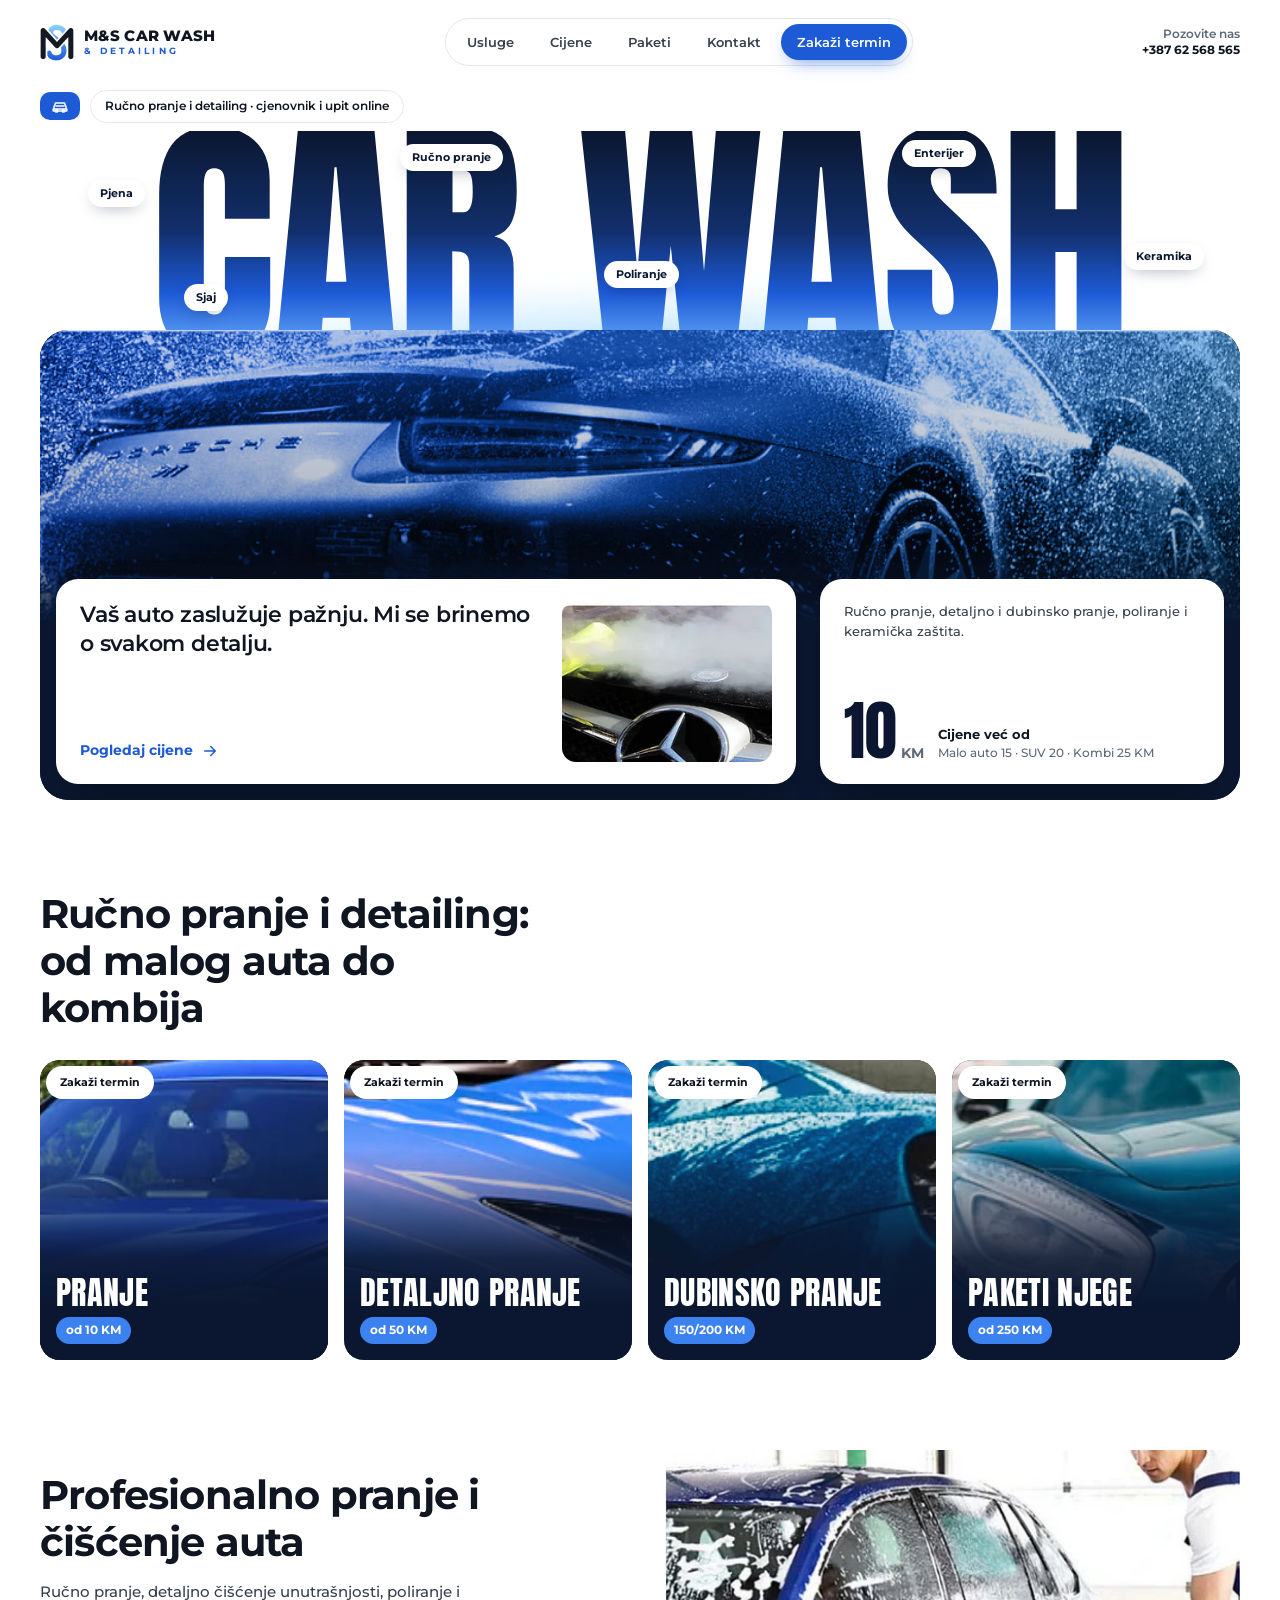
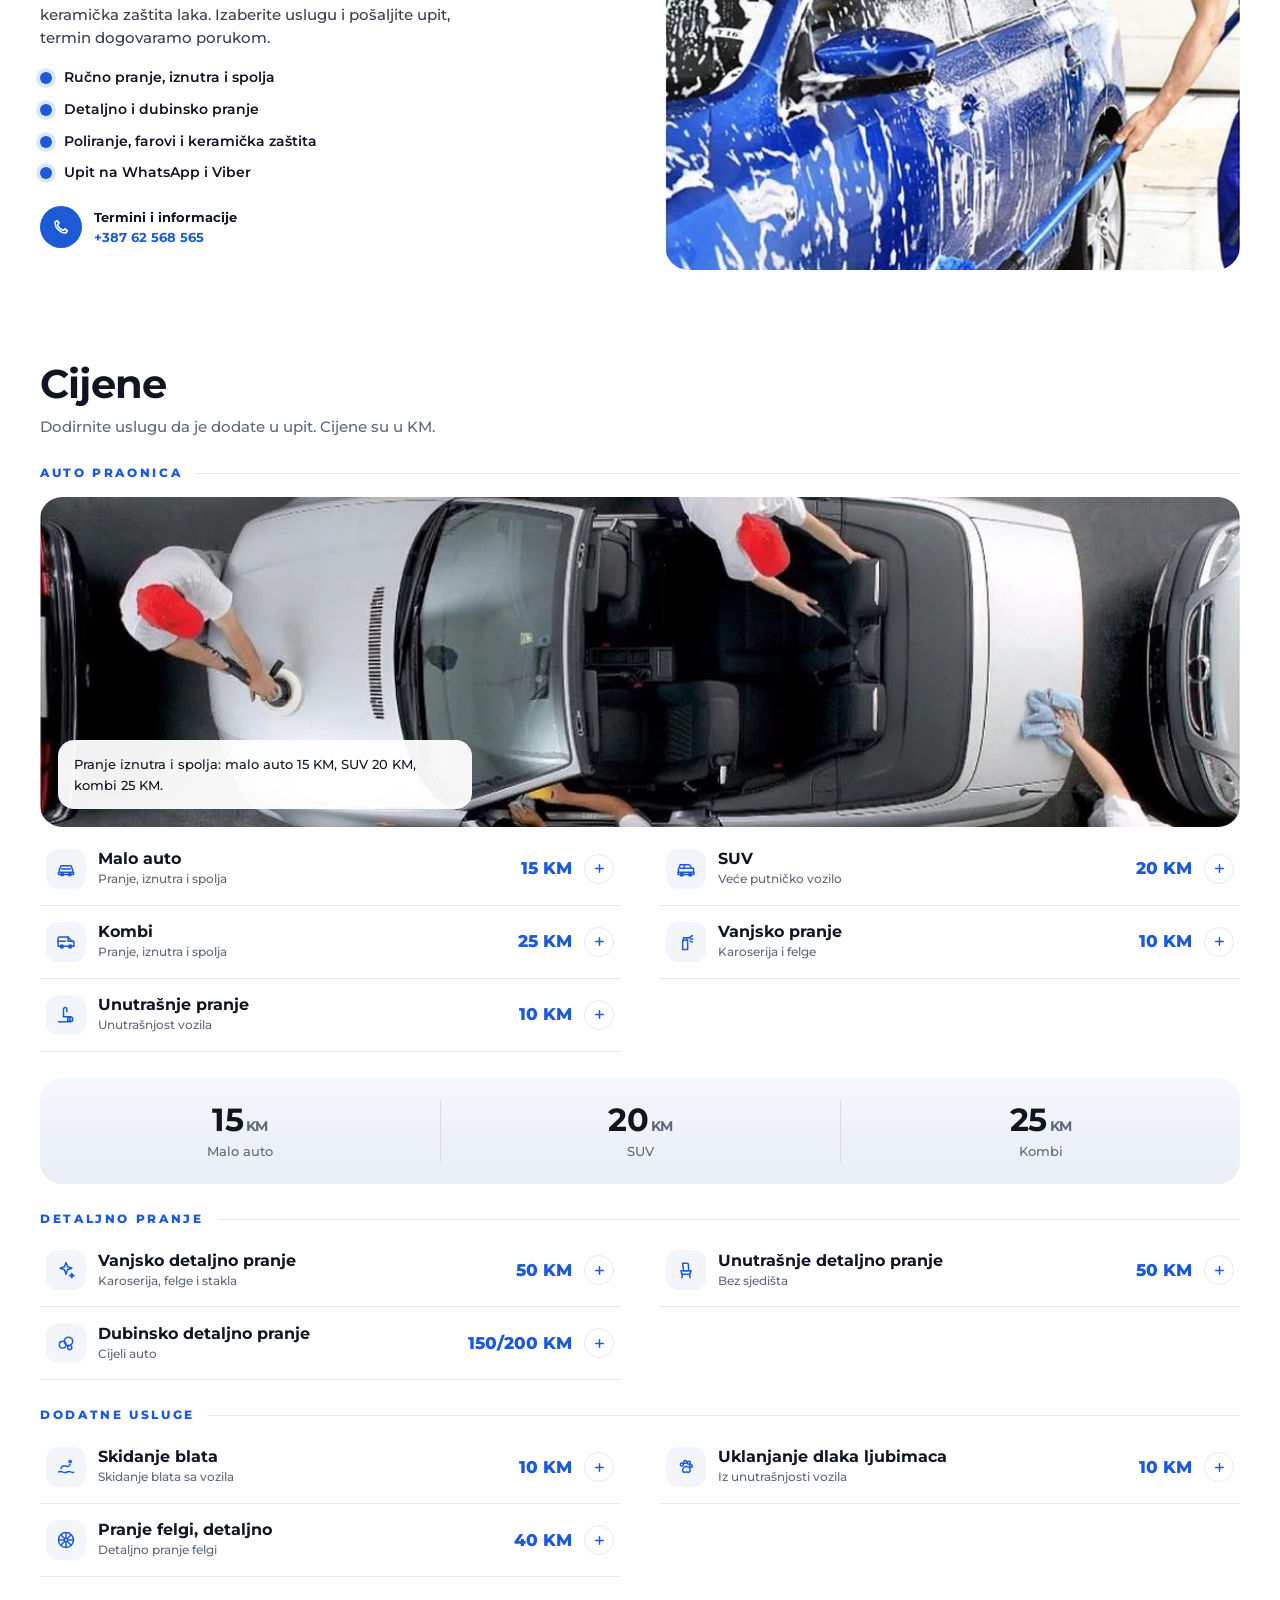
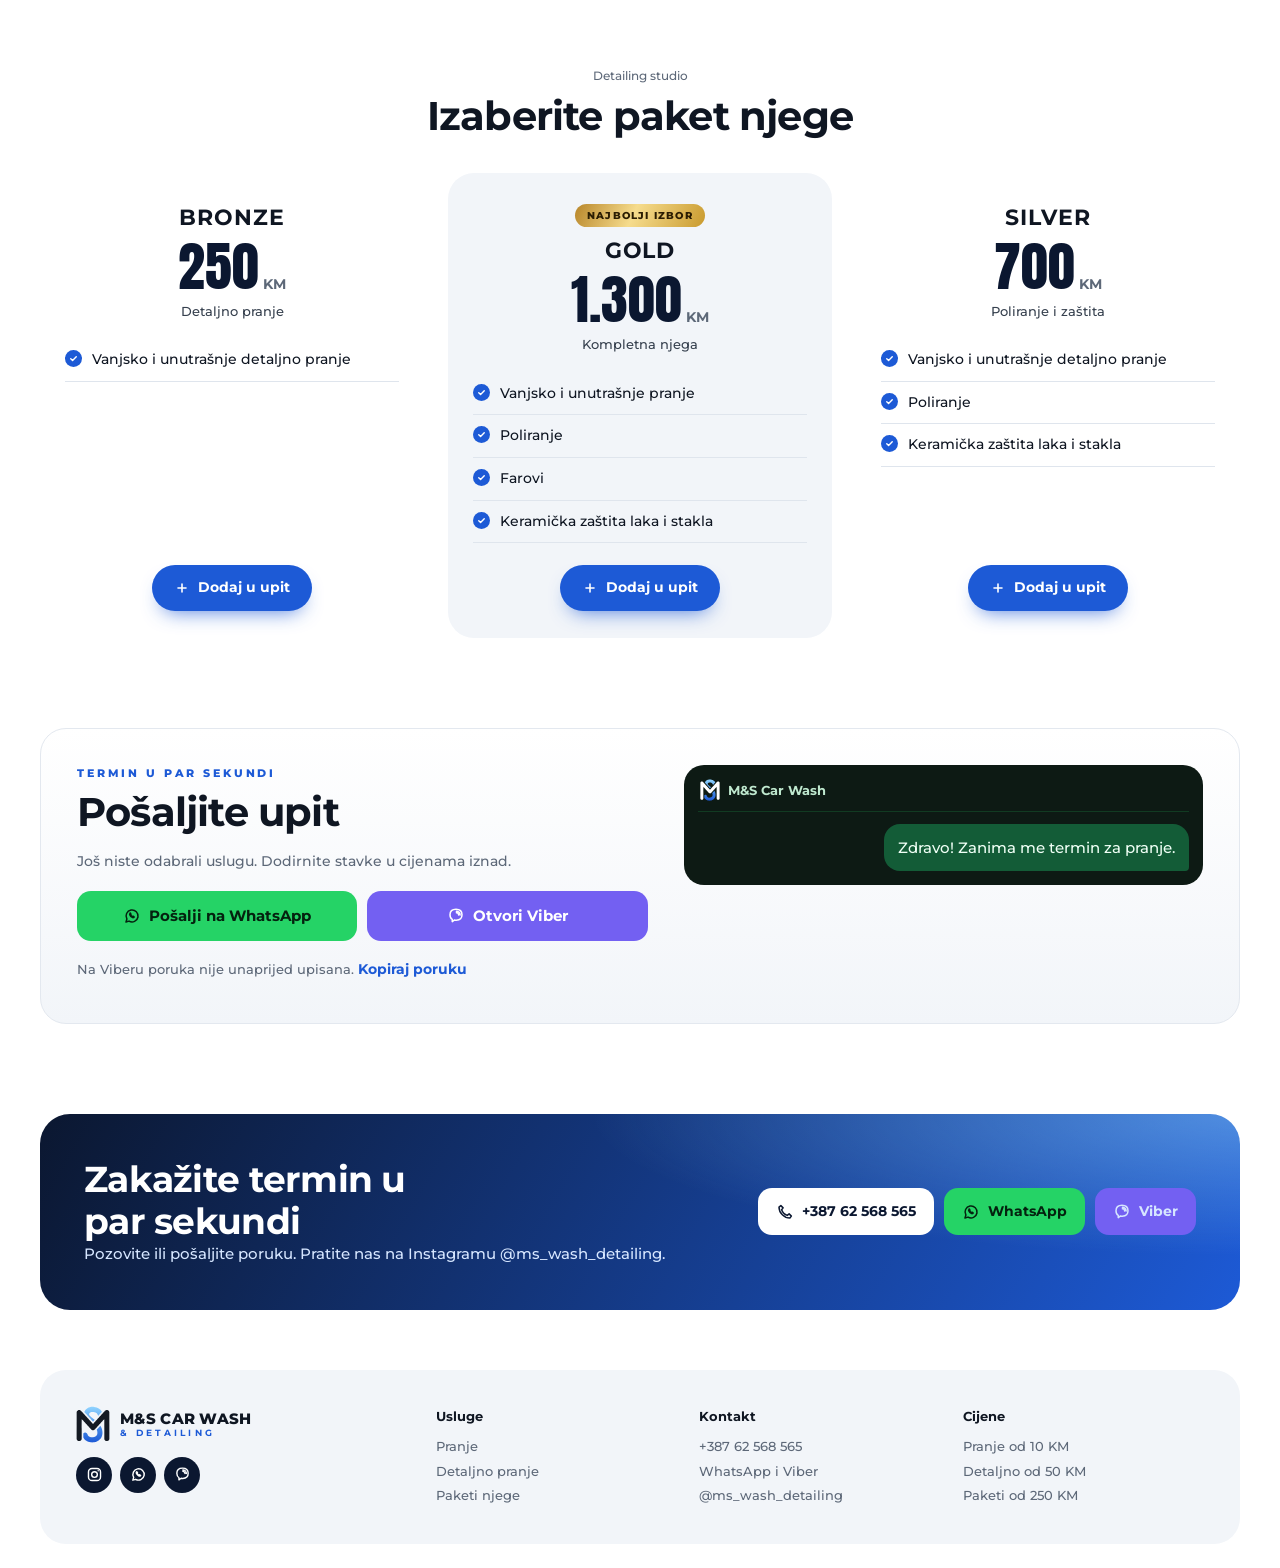
==== index.html @ 722f6eb7 "Mobitel: prava fotografija pranja na vrhu i šest riječi oko naslova" ====
<!doctype html>
<html lang="bs">
<head>
<meta charset="utf-8">
<meta name="viewport" content="width=device-width, initial-scale=1, viewport-fit=cover">
<title>M&amp;S Car Wash &amp; Detailing · Pranje i detailing</title>
<meta name="description" content="M&amp;S Car Wash &amp; Detailing: pranje od 10 KM, detaljno i dubinsko pranje, poliranje i keramička zaštita. Cjenovnik i upit za termin na WhatsApp i Viber.">
<meta name="theme-color" content="#ffffff">
<link rel="icon" href="assets/img/favicon.svg" type="image/svg+xml">
<link rel="apple-touch-icon" href="assets/img/apple-touch-icon.png">
<meta property="og:type" content="website">
<meta property="og:title" content="M&amp;S Car Wash &amp; Detailing">
<meta property="og:description" content="Pranje od 10 KM, detaljno pranje, poliranje i keramička zaštita. Cjenovnik i upit za termin.">
<meta property="og:image" content="https://ms-car-wash-and-detailing.grabafaceit.workers.dev/assets/img/og.jpg">
<link rel="preload" href="assets/fonts/anton-latin-400-normal.woff2" as="font" type="font/woff2" crossorigin>
<link rel="preload" href="assets/fonts/montserrat-latin-600-normal.woff2" as="font" type="font/woff2" crossorigin>
<link rel="preload" href="assets/img/foto/hero-top.webp" as="image" media="(min-width: 601px)">
<link rel="preload" href="assets/img/foto/wash.webp" as="image" media="(max-width: 600px)">
<link rel="stylesheet" href="css/style.css">
<script>document.documentElement.className = "js";</script>
<script type="application/ld+json">
{ "@context": "https://schema.org", "@type": "AutoWash", "name": "M&S Car Wash & Detailing", "telephone": "+38762568565",
  "sameAs": ["https://www.instagram.com/ms_wash_detailing/"], "url": "https://ms-car-wash-and-detailing.grabafaceit.workers.dev/" }
</script>
</head>
<body>
<!--
  CIJENE: sve cijene su ispod u ovom fajlu (tražite "KM"). data-s je tekst usluge u poruci za upit.
  Kontakt (telefon, Instagram) je u ovom fajlu i u js/app.js (PHONE).
  Fotografije su u assets/img/foto/ (iz odobrenog primjera dizajna); zamijeniti pravim slikama M&S kad stignu.
-->
<svg width="0" height="0" style="position:absolute" aria-hidden="true">
  <symbol id="i-tel" viewBox="0 0 24 24"><path d="M6.5 3.5l3 3-2 2.5a12 12 0 0 0 7.5 7.5l2.5-2 3 3-2 2.5C11 20 4 13 4 5.5z"/></symbol>
  <symbol id="i-wa" viewBox="0 0 24 24"><path d="M4 20l1.2-4A8 8 0 1 1 8 18.8z"/><path d="M9.2 8.4c.2-.5.7-.5.9 0l.5 1.1c.1.3 0 .5-.2.7l-.3.4c.5 1 1.3 1.8 2.3 2.3l.4-.3c.2-.2.4-.3.7-.2l1.1.5c.5.2.5.7 0 .9-.7.4-1.5.5-2.2.1a7.4 7.4 0 0 1-3.3-3.3c-.4-.7-.3-1.5.1-2.2z"/></symbol>
  <symbol id="i-vb" viewBox="0 0 24 24"><path d="M12 3c4.9 0 8 2.6 8 7.4 0 4.6-3 7.2-7.6 7.2-.8 0-1.6-.1-2.3-.3L7 19.5V16.6C4.9 15.4 4 13.3 4 10.4 4 5.6 7.1 3 12 3z"/><path d="M12.5 7.5a3 3 0 0 1 3 3M12.5 5.5a5 5 0 0 1 5 5"/></symbol>
  <symbol id="i-ig" viewBox="0 0 24 24"><rect x="3.5" y="3.5" width="17" height="17" rx="5"/><circle cx="12" cy="12" r="4"/><path d="M17.2 6.8h.01"/></symbol>
  <symbol id="i-car" viewBox="0 0 24 24"><path d="M4 16v-3l2-5h12l2 5v3"/><path d="M3 16h18v2.5H3z"/><circle cx="7.5" cy="18.5" r="1.6"/><circle cx="16.5" cy="18.5" r="1.6"/><path d="M6.5 12h11"/></symbol>
  <symbol id="i-suv" viewBox="0 0 24 24"><path d="M3 16v-4l2-5h11l3 4h2v5"/><path d="M2.5 16h19v2.5h-19z"/><circle cx="7" cy="18.5" r="1.8"/><circle cx="17" cy="18.5" r="1.8"/><path d="M5 11h14M10 7v4"/></symbol>
  <symbol id="i-spray" viewBox="0 0 24 24"><path d="M8 10h6v11H8z"/><path d="M9 10V7h4v3M13 7h3l2-2M17 8.5h3M17 11l2.5 1M17 6l2.5-1.5"/></symbol>
  <symbol id="i-vac" viewBox="0 0 24 24"><path d="M5 20h9a3 3 0 0 0 0-6H9"/><path d="M9 14V5a2 2 0 0 1 4 0v3"/><circle cx="17" cy="17" r="3"/><path d="M3 20h2"/></symbol>
  <symbol id="i-shine" viewBox="0 0 24 24"><path d="M12 3l1.8 5.2L19 10l-5.2 1.8L12 17l-1.8-5.2L5 10l5.2-1.8z"/><path d="M19 16l.7 2 2 .7-2 .7-.7 2-.7-2-2-.7 2-.7z"/></symbol>
  <symbol id="i-seat" viewBox="0 0 24 24"><path d="M8 4h5a2 2 0 0 1 2 2v7H9z"/><path d="M6 13h12l-1 4H7z"/><path d="M8 17l-1 4M16 17l1 4"/></symbol>
  <symbol id="i-drop" viewBox="0 0 24 24"><path d="M12 3c3 4 6 7.2 6 11a6 6 0 0 1-12 0c0-3.8 3-7 6-11z"/><path d="M9.5 14.5a2.6 2.6 0 0 0 2.4 2.4"/></symbol>
  <symbol id="i-crown" viewBox="0 0 24 24"><path d="M4 18h16l1-10-5 4-4-6-4 6-5-4z"/></symbol>
  <symbol id="i-plus" viewBox="0 0 24 24"><path d="M12 6v12M6 12h12"/></symbol>
  <symbol id="i-van" viewBox="0 0 24 24"><path d="M2.5 17V7.5a1.5 1.5 0 0 1 1.5-1.5h10.5l4 4.5 3 1.5V17z"/><path d="M14.5 6v5h6.5M2.5 11h9"/><circle cx="7" cy="17.5" r="1.8"/><circle cx="17" cy="17.5" r="1.8"/></symbol>
  <symbol id="i-paw" viewBox="0 0 24 24"><circle cx="7" cy="9" r="1.8"/><circle cx="11" cy="6" r="1.8"/><circle cx="15.5" cy="7" r="1.8"/><circle cx="18" cy="11" r="1.6"/><path d="M8 16c0-2.5 2-4.5 4.5-4.5S17 13.5 17 16c0 1.5-1.2 2.5-2.6 2.2-1.3-.3-2.5-.3-3.8 0C9.2 18.5 8 17.5 8 16z"/></symbol>
  <symbol id="i-rim" viewBox="0 0 24 24"><circle cx="12" cy="12" r="9"/><circle cx="12" cy="12" r="2"/><path d="M12 3.5V10M12 14v6.5M3.5 12H10M14 12h6.5M6 6l4.6 4.6M13.4 13.4L18 18M18 6l-4.6 4.6M10.6 13.4L6 18"/></symbol>
  <symbol id="i-mud" viewBox="0 0 24 24"><path d="M3 18c2-1 3.5-1 5 0s3 1 5 0 3.5-1 5 0 2.5.6 3 .3"/><path d="M6 14c.5-2 2-3.5 4-3.5s3 1 4 1 2-.8 2.8-2.5"/><circle cx="17" cy="5.5" r="1.4"/></symbol>
  <symbol id="i-foam" viewBox="0 0 24 24"><circle cx="8" cy="14" r="4"/><circle cx="15" cy="10" r="5"/><circle cx="16.5" cy="17.5" r="2.5"/></symbol>
  <symbol id="i-wind" viewBox="0 0 24 24"><path d="M3 8h11a3 3 0 1 0-3-3M3 12h16a3 3 0 1 1-3 3M3 16h8"/></symbol>
  <symbol id="i-check" viewBox="0 0 24 24"><path d="M5 12.5l4.5 4.5L19 7.5"/></symbol>
  <symbol id="i-arrow" viewBox="0 0 24 24"><path d="M5 12h14M13 6l6 6-6 6"/></symbol>
  <symbol id="i-hand" viewBox="0 0 24 24"><path d="M8 13V6a1.5 1.5 0 0 1 3 0v5M11 11V4.5a1.5 1.5 0 0 1 3 0V11M14 11V6a1.5 1.5 0 0 1 3 0v7c0 4-2.5 7-6 7s-5-2-6.5-4.5L3 12.5a1.5 1.5 0 0 1 2.4-1.8L8 13"/></symbol>
  <symbol id="i-eye" viewBox="0 0 24 24"><path d="M2.5 12S6 5.5 12 5.5 21.5 12 21.5 12 18 18.5 12 18.5 2.5 12 2.5 12z"/><circle cx="12" cy="12" r="3"/></symbol>
  <symbol id="i-clock" viewBox="0 0 24 24"><circle cx="12" cy="12" r="9"/><path d="M12 7v5l3 2"/></symbol>
</svg>

<header class="nav">
  <a class="logo" href="#" aria-label="M&amp;S Car Wash &amp; Detailing, na vrh"><img src="assets/img/logo-light.svg" alt="" width="36" height="39"><span><b>M&amp;S CAR WASH</b><small>&amp; Detailing</small></span></a>
  <nav class="links" aria-label="Glavni meni"><a href="#usluge">Usluge</a><a href="#cijene">Cijene</a><a href="#paketi">Paketi</a><a href="#kontakt">Kontakt</a><a class="bk" href="#upit">Zakaži termin</a></nav>
  <a class="callr" href="tel:+38762568565"><span>Pozovite nas</span>+387 62 568 565</a>
</header>

<main>
  <p class="pill"><i aria-hidden="true"><svg><use href="#i-car"/></svg></i><span>Ručno pranje i detailing · cjenovnik i upit online</span></p>
  <section class="hero" aria-labelledby="hero-h">
    <h1 class="mega" id="hero-h"><span class="sr">M&amp;S </span>Car Wash<span class="sr"> &amp; Detailing</span></h1>
    <i class="glow" aria-hidden="true"></i>
    <ul class="tags" aria-hidden="true"><li class="t1">Pjena</li><li class="t2">Ručno pranje</li><li class="t3">Sjaj</li><li class="t4">Poliranje</li><li class="t5">Enterijer</li><li class="t6">Keramika</li></ul>
  </section>
  <div class="photo">
    <picture><source media="(max-width: 600px)" srcset="assets/img/foto/wash.webp"><img class="ph-bg" src="assets/img/foto/hero-top.webp" alt="Pranje auta" width="1144" height="245" fetchpriority="high"></picture><i class="tint" aria-hidden="true"></i>
    <div class="hc hc1"><div><p class="hc-t">Vaš auto zaslužuje pažnju. Mi se brinemo o svakom detalju.</p><a href="#cijene">Pogledaj cijene <svg><use href="#i-arrow"/></svg></a></div><img src="assets/img/foto/merc.webp" alt="" width="279" height="194" loading="lazy"></div>
    <div class="hc hc2"><p>Ručno pranje, detaljno i dubinsko pranje, poliranje i keramička zaštita.</p>
      <div class="big"><b>10<small>KM</small></b><span><strong>Cijene već od</strong>Malo auto 15 · SUV 20 · Kombi 25 KM</span></div></div>
  </div>

  <section class="sec rv" id="usluge" aria-labelledby="usluge-h">
    <h2 id="usluge-h">Ručno pranje i detailing: od malog auta do kombija</h2>
    <ul class="cards" role="list">
      <li><a class="card" href="#cijene"><img src="assets/img/foto/c1.webp" alt="" loading="lazy"><span class="bn">Zakaži termin</span><span class="ct"><b>Pranje</b><span>od 10 KM</span></span></a></li>
      <li><a class="card" href="#detaljno"><img class="hue1" src="assets/img/foto/c2.webp" alt="" loading="lazy"><span class="bn">Zakaži termin</span><span class="ct"><b>Detaljno pranje</b><span>od 50 KM</span></span></a></li>
      <li><a class="card" href="#detaljno"><img class="hue2" src="assets/img/foto/c3.webp" alt="" loading="lazy"><span class="bn">Zakaži termin</span><span class="ct"><b>Dubinsko pranje</b><span>150/200 KM</span></span></a></li>
      <li><a class="card" href="#paketi"><img src="assets/img/foto/c4.webp" alt="" loading="lazy"><span class="bn">Zakaži termin</span><span class="ct"><b>Paketi njege</b><span>od 250 KM</span></span></a></li>
    </ul>
  </section>

  <section class="sec split rv" aria-labelledby="pro-h">
    <div>
      <h2 id="pro-h">Profesionalno pranje i čišćenje auta</h2>
      <p class="lead">Ručno pranje, detaljno čišćenje unutrašnjosti, poliranje i keramička zaštita laka. Izaberite uslugu i pošaljite upit, termin dogovaramo porukom.</p>
      <ul class="bul" role="list"><li>Ručno pranje, iznutra i spolja</li><li>Detaljno i dubinsko pranje</li><li>Poliranje, farovi i keramička zaštita</li><li>Upit na WhatsApp i Viber</li></ul>
      <a class="cont" href="tel:+38762568565"><i aria-hidden="true"><svg><use href="#i-tel"/></svg></i><span><b>Termini i informacije</b><span>+387 62 568 565</span></span></a>
    </div>
    <div class="ph"><picture><source media="(max-width: 600px)" srcset="assets/img/foto/top.webp"><img src="assets/img/foto/wash.webp" alt="Ručno pranje auta pjenom" width="558" height="572" loading="lazy"></picture></div>
  </section>

  <section class="sec rv" id="cijene" aria-labelledby="cijene-h">
    <h2 id="cijene-h">Cijene</h2>
    <p class="sub">Dodirnite uslugu da je dodate u upit. Cijene su u KM.</p>
    <div class="grp">
      <h3><span>Auto praonica</span></h3>
      <div class="im"><img src="assets/img/foto/top.webp" alt="Pranje i čišćenje auta odozgo" width="1133" height="476" loading="lazy"><p>Pranje iznutra i spolja: malo auto 15 KM, SUV 20 KM, kombi 25 KM.</p></div>
      <ul class="rows" role="list">
        <li><button type="button" class="row" data-s="Pranje, malo auto (15 KM)"><span class="ic"><svg><use href="#i-car"/></svg></span><span class="nm"><b>Malo auto</b><small>Pranje, iznutra i spolja</small></span><em>15 KM</em><span class="add"><svg><use href="#i-plus"/></svg></span></button></li>
        <li><button type="button" class="row" data-s="Pranje, SUV (20 KM)"><span class="ic"><svg><use href="#i-suv"/></svg></span><span class="nm"><b>SUV</b><small>Veće putničko vozilo</small></span><em>20 KM</em><span class="add"><svg><use href="#i-plus"/></svg></span></button></li>
        <li><button type="button" class="row" data-s="Pranje, kombi (25 KM)"><span class="ic"><svg><use href="#i-van"/></svg></span><span class="nm"><b>Kombi</b><small>Pranje, iznutra i spolja</small></span><em>25 KM</em><span class="add"><svg><use href="#i-plus"/></svg></span></button></li>
        <li><button type="button" class="row" data-s="Vanjsko pranje (10 KM)"><span class="ic"><svg><use href="#i-spray"/></svg></span><span class="nm"><b>Vanjsko pranje</b><small>Karoserija i felge</small></span><em>10 KM</em><span class="add"><svg><use href="#i-plus"/></svg></span></button></li>
        <li><button type="button" class="row" data-s="Unutrašnje pranje (10 KM)"><span class="ic"><svg><use href="#i-vac"/></svg></span><span class="nm"><b>Unutrašnje pranje</b><small>Unutrašnjost vozila</small></span><em>10 KM</em><span class="add"><svg><use href="#i-plus"/></svg></span></button></li>
      </ul>
    </div>
    <div class="strip"><div><b>15<small>KM</small></b><span>Malo auto</span></div><div><b>20<small>KM</small></b><span>SUV</span></div><div><b>25<small>KM</small></b><span>Kombi</span></div></div>
    <div class="grp" id="detaljno">
      <h3><span>Detaljno pranje</span></h3>
      <ul class="rows" role="list">
        <li><button type="button" class="row" data-s="Vanjsko detaljno pranje (50 KM)"><span class="ic"><svg><use href="#i-shine"/></svg></span><span class="nm"><b>Vanjsko detaljno pranje</b><small>Karoserija, felge i stakla</small></span><em>50 KM</em><span class="add"><svg><use href="#i-plus"/></svg></span></button></li>
        <li><button type="button" class="row" data-s="Unutrašnje detaljno pranje bez sjedišta (50 KM)"><span class="ic"><svg><use href="#i-seat"/></svg></span><span class="nm"><b>Unutrašnje detaljno pranje</b><small>Bez sjedišta</small></span><em>50 KM</em><span class="add"><svg><use href="#i-plus"/></svg></span></button></li>
        <li><button type="button" class="row" data-s="Dubinsko detaljno pranje auta (150/200 KM)"><span class="ic"><svg><use href="#i-foam"/></svg></span><span class="nm"><b>Dubinsko detaljno pranje</b><small>Cijeli auto</small></span><em>150/200 KM</em><span class="add"><svg><use href="#i-plus"/></svg></span></button></li>
      </ul>
    </div>
    <div class="grp">
      <h3><span>Dodatne usluge</span></h3>
      <ul class="rows" role="list">
        <li><button type="button" class="row" data-s="Skidanje blata (10 KM)"><span class="ic"><svg><use href="#i-mud"/></svg></span><span class="nm"><b>Skidanje blata</b><small>Skidanje blata sa vozila</small></span><em>10 KM</em><span class="add"><svg><use href="#i-plus"/></svg></span></button></li>
        <li><button type="button" class="row" data-s="Uklanjanje dlaka ljubimaca (10 KM)"><span class="ic"><svg><use href="#i-paw"/></svg></span><span class="nm"><b>Uklanjanje dlaka ljubimaca</b><small>Iz unutrašnjosti vozila</small></span><em>10 KM</em><span class="add"><svg><use href="#i-plus"/></svg></span></button></li>
        <li><button type="button" class="row" data-s="Detaljno pranje felgi (40 KM)"><span class="ic"><svg><use href="#i-rim"/></svg></span><span class="nm"><b>Pranje felgi, detaljno</b><small>Detaljno pranje felgi</small></span><em>40 KM</em><span class="add"><svg><use href="#i-plus"/></svg></span></button></li>
      </ul>
    </div>
  </section>

  <section class="sec rv" id="paketi" aria-labelledby="paketi-h">
    <div class="pk-h"><p>Detailing studio</p><h2 id="paketi-h">Izaberite paket njege</h2></div>
    <ul class="pk" role="list">
      <li class="pkc"><h3>Bronze</h3><p class="pr">250<small>KM</small></p><p class="pd">Detaljno pranje</p><ul><li>Vanjsko i unutrašnje detaljno pranje</li></ul><button type="button" class="btn" data-s="Bronze paket (250 KM)"><svg><use href="#i-plus"/></svg>Dodaj u upit</button></li>
      <li class="pkc mid"><span class="badge">Najbolji izbor</span><h3>Gold</h3><p class="pr">1.300<small>KM</small></p><p class="pd">Kompletna njega</p><ul><li>Vanjsko i unutrašnje pranje</li><li>Poliranje</li><li>Farovi</li><li>Keramička zaštita laka i stakla</li></ul><button type="button" class="btn" data-s="Gold paket (1.300 KM)"><svg><use href="#i-plus"/></svg>Dodaj u upit</button></li>
      <li class="pkc"><h3>Silver</h3><p class="pr">700<small>KM</small></p><p class="pd">Poliranje i zaštita</p><ul><li>Vanjsko i unutrašnje detaljno pranje</li><li>Poliranje</li><li>Keramička zaštita laka i stakla</li></ul><button type="button" class="btn" data-s="Silver paket (700 KM)"><svg><use href="#i-plus"/></svg>Dodaj u upit</button></li>
    </ul>
  </section>

  <section class="sec ask rv" id="upit" aria-labelledby="upit-h">
    <div class="ask-l">
      <p class="k">Termin u par sekundi</p>
      <h2 id="upit-h">Pošaljite upit</h2>
      <div class="picked" id="picked"></div>
      <p class="ask-btns"><a class="b-wa" id="send-wa" href="https://wa.me/38762568565" target="_blank" rel="noopener"><svg><use href="#i-wa"/></svg>Pošalji na WhatsApp</a><a class="b-vb" href="viber://chat?number=%2B38762568565"><svg><use href="#i-vb"/></svg>Otvori Viber</a></p>
      <p class="note">Na Viberu poruka nije unaprijed upisana. <button type="button" class="copy" id="copy">Kopiraj poruku</button></p>
    </div>
    <div class="phone-msg"><span class="pm-head"><img src="assets/img/logo-dark.svg" alt="" width="22" height="24">M&amp;S Car Wash</span><div class="bubble" id="msg" aria-live="polite">Zdravo! Zanima me termin za pranje.</div></div>
  </section>

  <section class="cta rv" id="kontakt" aria-labelledby="cta-h">
    <div><h2 id="cta-h">Zakažite termin u par sekundi</h2><p>Pozovite ili pošaljite poruku. Pratite nas na Instagramu @ms_wash_detailing.</p></div>
    <p class="bt"><a class="tl" href="tel:+38762568565"><svg><use href="#i-tel"/></svg>+387 62 568 565</a><a class="wa" href="https://wa.me/38762568565" target="_blank" rel="noopener"><svg><use href="#i-wa"/></svg>WhatsApp</a><a class="vb" href="viber://chat?number=%2B38762568565"><svg><use href="#i-vb"/></svg>Viber</a></p>
  </section>
</main>

<footer class="foot">
  <div><a class="logo" href="#"><img src="assets/img/logo-light.svg" alt="" width="36" height="39"><span><b>M&amp;S CAR WASH</b><small>&amp; Detailing</small></span></a>
    <p class="soc"><a href="https://www.instagram.com/ms_wash_detailing/" target="_blank" rel="noopener" aria-label="Instagram"><svg><use href="#i-ig"/></svg></a><a href="https://wa.me/38762568565" target="_blank" rel="noopener" aria-label="WhatsApp"><svg><use href="#i-wa"/></svg></a><a href="viber://chat?number=%2B38762568565" aria-label="Viber"><svg><use href="#i-vb"/></svg></a></p></div>
  <div><h4>Usluge</h4><p><a href="#cijene">Pranje</a><br><a href="#detaljno">Detaljno pranje</a><br><a href="#paketi">Paketi njege</a></p></div>
  <div><h4>Kontakt</h4><p><a href="tel:+38762568565">+387 62 568 565</a><br>WhatsApp i Viber<br><a href="https://www.instagram.com/ms_wash_detailing/" target="_blank" rel="noopener">@ms_wash_detailing</a></p></div>
  <div><h4>Cijene</h4><p>Pranje od 10 KM<br>Detaljno od 50 KM<br>Paketi od 250 KM</p></div>
</footer>

<nav class="dock" aria-label="Brzi kontakt">
  <a class="d-call" href="tel:+38762568565"><svg><use href="#i-tel"/></svg>Pozovi</a>
  <a class="d-wa" href="https://wa.me/38762568565" target="_blank" rel="noopener"><svg><use href="#i-wa"/></svg>WhatsApp</a>
  <a class="d-up" href="#upit">Upit<span class="count" id="count" hidden>0</span></a>
</nav>
<div class="toast" id="toast" role="status" aria-live="polite"></div>

<script src="js/app.js" defer></script>
</body>
</html>
---- css/style.css ----
/* M&S Car Wash & Detailing: stranica (svijetli izgled, prvo za mobitel) */
@font-face { font-family: A; font-display: swap; src: url(../assets/fonts/anton-latin-400-normal.woff2) format('woff2'); unicode-range: U+0000-00FF, U+2000-206F, U+20AC; }
@font-face { font-family: A; font-display: swap; src: url(../assets/fonts/anton-latin-ext-400-normal.woff2) format('woff2'); unicode-range: U+0100-024F; }
@font-face { font-family: M; font-weight: 500; font-display: swap; src: url(../assets/fonts/montserrat-latin-500-normal.woff2) format('woff2'); unicode-range: U+0000-00FF, U+2000-206F, U+20AC; }
@font-face { font-family: M; font-weight: 500; font-display: swap; src: url(../assets/fonts/montserrat-latin-ext-500-normal.woff2) format('woff2'); unicode-range: U+0100-024F; }
@font-face { font-family: M; font-weight: 600; font-display: swap; src: url(../assets/fonts/montserrat-latin-600-normal.woff2) format('woff2'); unicode-range: U+0000-00FF, U+2000-206F, U+20AC; }
@font-face { font-family: M; font-weight: 600; font-display: swap; src: url(../assets/fonts/montserrat-latin-ext-600-normal.woff2) format('woff2'); unicode-range: U+0100-024F; }
@font-face { font-family: M; font-weight: 700; font-display: swap; src: url(../assets/fonts/montserrat-latin-700-normal.woff2) format('woff2'); unicode-range: U+0000-00FF, U+2000-206F, U+20AC; }
@font-face { font-family: M; font-weight: 700; font-display: swap; src: url(../assets/fonts/montserrat-latin-ext-700-normal.woff2) format('woff2'); unicode-range: U+0100-024F; }
@font-face { font-family: M; font-weight: 800; font-display: swap; src: url(../assets/fonts/montserrat-latin-800-normal.woff2) format('woff2'); unicode-range: U+0000-00FF, U+2000-206F, U+20AC; }
@font-face { font-family: M; font-weight: 800; font-display: swap; src: url(../assets/fonts/montserrat-latin-ext-800-normal.woff2) format('woff2'); unicode-range: U+0100-024F; }

:root { --navy: #0b1730; --ink: #0f1622; --blue: #1d5ad6; --blue2: #3b82f0; --sky: #8fd3ff; --mut: #5d6878; --line: #e3e8ef; --soft: #f2f5f9; --ease: cubic-bezier(0.22, 1, 0.36, 1); }
* { box-sizing: border-box; margin: 0; padding: 0; }
html { scroll-behavior: smooth; scroll-padding-top: 20px; -webkit-text-size-adjust: 100%; }
body { font: 500 15px/1.55 M, system-ui, -apple-system, 'Segoe UI', sans-serif; color: var(--ink); background: #fff; -webkit-font-smoothing: antialiased; overflow-x: hidden; padding-bottom: calc(88px + env(safe-area-inset-bottom)); -webkit-tap-highlight-color: transparent; }
a { color: inherit; text-decoration: none; }
button { font: inherit; color: inherit; background: none; border: 0; cursor: pointer; text-align: left; }
img { display: block; max-width: 100%; }
svg { width: 18px; height: 18px; fill: none; stroke: currentColor; stroke-width: 2; stroke-linecap: round; stroke-linejoin: round; flex: none; }
:focus-visible { outline: 2px solid var(--blue2); outline-offset: 3px; border-radius: 10px; }
.sr { position: absolute; width: 1px; height: 1px; overflow: hidden; clip: rect(0 0 0 0); white-space: nowrap; }
main, .nav, .foot { width: min(1200px, 100% - 32px); margin-inline: auto; }

/* zaglavlje */
.nav { display: flex; align-items: center; justify-content: space-between; gap: 16px; padding: 18px 0; }
.logo { display: flex; align-items: center; gap: 10px; }
.logo img { width: 34px; height: auto; }
.logo b { display: block; font: 800 15px/1.1 M, sans-serif; letter-spacing: .02em; }
.logo small { display: block; font: 700 9px M, sans-serif; letter-spacing: .34em; color: var(--blue); text-transform: uppercase; }
.links { display: none; align-items: center; gap: 4px; padding: 5px; border: 1px solid var(--line); border-radius: 99px; }
.links a { padding: 8px 16px; border-radius: 99px; font-size: 13px; font-weight: 600; color: #36404e; transition: background-color .2s, color .2s; }
.links a:hover { background: var(--soft); }
.links .bk { background: var(--blue); color: #fff; box-shadow: 0 8px 18px -8px rgba(29, 90, 214, .7); }
.links .bk:hover { background: var(--blue2); }
.callr { padding: 10px 14px; border-radius: 99px; background: var(--blue); color: #fff; font-size: 12px; font-weight: 700; line-height: 1.3; text-align: right; white-space: nowrap; }
.callr span { display: none; }

.pill { display: flex; align-items: center; gap: 10px; margin-top: 6px; font-size: 12px; font-weight: 600; animation: up .7s var(--ease) both; }
.pill i { display: grid; place-items: center; width: 40px; height: 28px; flex: none; border-radius: 10px; background: var(--blue); color: #fff; }
.pill span { padding: 6px 14px; border: 1px solid var(--line); border-radius: 99px; }

/* veliki naslov */
.hero { position: relative; isolation: isolate; }
.mega { position: relative; margin-top: 26px; font: 400 23vw/.86 A, Impact, 'Arial Narrow', sans-serif; letter-spacing: -.01em; text-transform: uppercase; white-space: nowrap; text-align: center;
  background: linear-gradient(180deg, var(--navy) 0%, #12306e 45%, var(--blue) 72%, #6fb4ff 100%); -webkit-background-clip: text; background-clip: text; color: transparent; animation: rise 1s var(--ease) .1s both; }
.glow { position: absolute; z-index: -1; left: -2%; right: -2%; bottom: -14px; height: 62%; background: radial-gradient(55% 100% at 50% 100%, rgba(120, 190, 255, .95), rgba(143, 211, 255, .35) 45%, rgba(143, 211, 255, 0) 75%); filter: blur(10px); animation: fade 1.4s .4s both; }
.tags { list-style: none; position: absolute; inset: 0; pointer-events: none; }
.tags li { position: absolute; padding: 4px 9px; border-radius: 99px; background: #fff; box-shadow: 0 6px 16px -6px rgba(11, 23, 48, .35); font-size: 9px; font-weight: 700; color: var(--navy); animation: pop .6s var(--ease) both, bob 6s ease-in-out infinite; }
.tags li:nth-child(2) { animation-delay: .7s, -1.5s; } .tags li:nth-child(3) { animation-delay: .8s, -3s; } .tags li:nth-child(4) { animation-delay: .9s, -2s; } .tags li:nth-child(5) { animation-delay: 1s, -4s; } .tags li:nth-child(6) { animation-delay: 1.1s, -1s; }
.tags li:first-child { animation-delay: .6s, 0s; }
.tags .t1 { left: 0; top: 2%; } .tags .t2 { left: 34%; top: -12%; } .tags .t3 { left: 8%; top: 64%; }
.tags .t4 { left: 40%; top: 72%; } .tags .t5 { right: 0; top: -6%; } .tags .t6 { right: 2%; top: 60%; }
@keyframes rise { from { opacity: 0; transform: translateY(.25em); clip-path: inset(0 0 100% 0); } to { clip-path: inset(0 0 -10% 0); } }
@keyframes up { from { opacity: 0; transform: translateY(14px); } }
@keyframes fade { from { opacity: 0; } }
@keyframes pop { from { opacity: 0; transform: scale(.6); } }
@keyframes bob { 50% { translate: 0 -5px; } }

.photo { position: relative; margin-top: 10px; height: 590px; border-radius: 28px; overflow: hidden; background: var(--navy); animation: up 1s var(--ease) .3s both; }
.ph-bg { width: 100%; height: 330px; object-fit: cover; object-position: 50% 30%; filter: grayscale(1) contrast(1.2) brightness(.95); transform: scale(1.06); animation: zoom 9s ease-out both; }
@keyframes zoom { to { transform: none; } }
.photo .tint { position: absolute; left: 0; right: 0; top: 0; height: 330px; background: linear-gradient(120deg, #1d5ad6, #3b82f0 55%, #8fd3ff); mix-blend-mode: color; opacity: .85; }
.photo::after { content: ''; position: absolute; inset: 0; pointer-events: none; background: linear-gradient(180deg, rgba(11, 23, 48, 0), rgba(11, 23, 48, .25) 250px, var(--navy) 330px); }
.photo::before { content: ''; position: absolute; z-index: 1; top: 0; bottom: 0; width: 40%; background: linear-gradient(100deg, transparent, rgba(255, 255, 255, .22), transparent); transform: translateX(-120%) skewX(-12deg); animation: shine 7s ease-in-out 1.6s infinite; pointer-events: none; }
@keyframes shine { 0% { transform: translateX(-120%) skewX(-12deg); } 35%, 100% { transform: translateX(320%) skewX(-12deg); } }
.hc { position: absolute; z-index: 2; left: 12px; right: 12px; display: grid; background: #fff; border-radius: 22px; padding: 16px; box-shadow: 0 20px 40px -20px rgba(0, 0, 0, .5); animation: up .9s var(--ease) both; }
.hc1 { bottom: 192px; grid-template-columns: 1fr 110px; gap: 14px; height: 150px; animation-delay: .8s; }
.hc1 > div { display: flex; flex-direction: column; justify-content: space-between; }
.hc-t { font: 600 16px/1.3 M, sans-serif; letter-spacing: -.01em; }
.hc1 a { display: inline-flex; align-items: center; gap: 8px; font-size: 14px; font-weight: 700; color: var(--blue); }
.hc1 a svg { transition: transform .25s; } .hc1 a:hover svg { transform: translateX(4px); }
.hc1 img { width: 100%; height: 100%; object-fit: cover; border-radius: 14px; }
.hc2 { bottom: 12px; height: 168px; align-content: space-between; padding: 20px 22px; animation-delay: .95s; }
.hc2 p { font-size: 13px; color: #36404e; }
.big { display: flex; align-items: end; gap: 14px; }
.big b { font: 400 60px/.9 A, sans-serif; color: var(--navy); }
.big b small { font: 700 14px M, sans-serif; color: var(--mut); margin-left: 4px; }
.big span { font-size: 12px; line-height: 1.5; color: var(--mut); }
.big span strong { display: block; color: var(--ink); font-size: 13px; }

/* sekcije */
.sec { margin-top: 60px; scroll-margin-top: 16px; }
h2 { font: 700 27px/1.18 M, sans-serif; letter-spacing: -.02em; max-width: 19ch; }
.sub { margin-top: 8px; color: var(--mut); max-width: 50ch; }
.cards { list-style: none; display: grid; grid-template-columns: 1fr 1fr; gap: 10px; margin-top: 22px; }
.card { position: relative; display: block; height: 210px; border-radius: 20px; overflow: hidden; background: var(--navy); }
.card img { width: 100%; height: 100%; object-fit: cover; object-position: 50% 0; transition: transform .6s var(--ease); }
.card .hue1 { filter: hue-rotate(195deg) saturate(.95); } .card .hue2 { filter: hue-rotate(215deg) saturate(.9); }
.card::after { content: ''; position: absolute; inset: 0; background: linear-gradient(180deg, rgba(11, 23, 48, 0) 30%, rgba(11, 23, 48, .9) 66%, #0b1730 82%); }
.card .bn { position: absolute; z-index: 1; left: 6px; top: 6px; padding: 8px 14px; border-radius: 99px; background: #fff; font-size: 11px; font-weight: 700; transition: background-color .25s, color .25s; }
.card .ct { position: absolute; z-index: 1; left: 14px; right: 14px; bottom: 14px; color: #fff; }
.card .ct b { display: block; font: 400 24px/1 A, sans-serif; text-transform: uppercase; letter-spacing: .01em; }
.card .ct span { display: inline-block; margin-top: 8px; padding: 4px 10px; border-radius: 99px; background: var(--blue2); font-size: 12px; font-weight: 700; }
@media (hover: hover) { .card:hover img { transform: scale(1.06); } .card:hover .bn { background: var(--blue); color: #fff; } }

.split { display: grid; gap: 24px; align-items: center; }
.lead { margin-top: 14px; color: #36404e; max-width: 46ch; }
.bul { list-style: none; margin-top: 18px; display: grid; gap: 10px; }
.bul li { display: flex; gap: 12px; align-items: center; font-size: 14px; font-weight: 600; }
.bul li::before { content: ''; width: 12px; height: 12px; flex: none; border-radius: 50%; background: var(--blue); box-shadow: 0 0 0 4px rgba(29, 90, 214, .15); }
.cont { display: inline-flex; align-items: center; gap: 12px; margin-top: 22px; font-size: 13px; }
.cont i { display: grid; place-items: center; width: 42px; height: 42px; border-radius: 50%; background: var(--blue); color: #fff; }
.cont b { display: block; } .cont span span { color: var(--blue); font-weight: 700; }
.split .ph { height: 300px; border-radius: 24px; overflow: hidden; }
.split .ph img { width: 100%; height: 100%; object-fit: cover; }

/* cijene */
.grp { margin-top: 26px; }
.grp h3 { display: flex; align-items: center; gap: 14px; font-size: 12px; font-weight: 800; letter-spacing: .22em; text-transform: uppercase; color: var(--blue); }
.grp h3::after { content: ''; flex: 1; height: 1px; background: var(--line); }
.grp .im { position: relative; height: 210px; margin-top: 14px; border-radius: 22px; overflow: hidden; }
.grp .im img { width: 100%; height: 100%; object-fit: cover; }
.grp .im p { display: none; }
.rows { list-style: none; margin-top: 6px; }
.row { position: relative; width: 100%; display: flex; align-items: center; gap: 12px; padding: 14px 4px; border-bottom: 1px solid var(--line); transition: background-color .25s; }
.row .ic { display: grid; place-items: center; width: 40px; height: 40px; flex: none; border-radius: 12px; background: var(--soft); color: var(--blue); transition: background-color .25s, color .25s; }
.row .ic svg { width: 20px; height: 20px; stroke-width: 1.8; }
.row .nm { flex: 1; min-width: 0; }
.row b { display: block; font-size: 15px; font-weight: 700; line-height: 1.3; }
.row small { display: block; color: var(--mut); font-size: 12px; }
.row em { font-style: normal; font-weight: 800; font-size: 16px; color: var(--blue); white-space: nowrap; }
.add { display: grid; place-items: center; width: 30px; height: 30px; flex: none; border-radius: 50%; border: 1.5px solid var(--line); color: var(--blue); transition: background-color .25s, transform .35s var(--ease), border-color .25s, color .25s; }
.add svg { width: 15px; height: 15px; stroke-width: 2.4; }
.row[aria-pressed='true'] { background: linear-gradient(90deg, rgba(59, 130, 240, .1), rgba(59, 130, 240, 0)); }
.row[aria-pressed='true'] .ic { background: var(--blue); color: #fff; }
[aria-pressed='true'] .add { background: var(--blue); border-color: var(--blue); color: #fff; transform: rotate(45deg); }
@media (hover: hover) { .row:hover { background: var(--soft); } }
.strip { display: grid; grid-template-columns: repeat(3, 1fr); margin-top: 26px; padding: 22px 0; border-radius: 22px; background: linear-gradient(180deg, #f4f7fb, #e9eef5); }
.strip div { text-align: center; } .strip div + div { border-left: 1px solid #d3dbe6; }
.strip b { display: block; font: 700 24px M, sans-serif; letter-spacing: -.02em; } .strip b small { font-size: 13px; color: var(--mut); margin-left: 3px; }
.strip span { font-size: 12px; color: var(--mut); }

/* paketi */
.pk-h { text-align: center; } .pk-h p { font-size: 12px; color: var(--mut); } .pk-h h2 { margin: 6px auto 0; max-width: none; }
.pk { list-style: none; display: grid; gap: 16px; margin-top: 28px; }
.pkc { display: flex; flex-direction: column; align-items: center; padding: 30px 24px 26px; border-radius: 26px; border: 1px solid var(--line); text-align: center; transition: transform .3s var(--ease), box-shadow .3s; }
.pkc.mid { order: -1; background: var(--soft); border-color: transparent; }
.pkc h3 { font: 700 22px M, sans-serif; letter-spacing: .04em; text-transform: uppercase; }
.pkc .pr { margin-top: 8px; font: 400 54px/1 A, sans-serif; color: var(--navy); } .pkc .pr small { font: 700 14px M, sans-serif; color: var(--mut); margin-left: 4px; }
.pkc .pd { margin-top: 8px; font-size: 13px; color: #36404e; }
.pkc > ul { list-style: none; width: 100%; margin: 18px 0 22px; text-align: left; }
.pkc > ul li { display: flex; gap: 10px; padding: 10px 0; border-bottom: 1px solid #dfe5ed; font-size: 14px; }
.pkc > ul li::before { content: ''; flex: none; width: 17px; height: 17px; margin-top: 1px; border-radius: 50%; background: var(--blue) url("data:image/svg+xml,%3Csvg xmlns='http://www.w3.org/2000/svg' viewBox='0 0 24 24'%3E%3Cpath d='M6 12.5l4 4L18 8' fill='none' stroke='%23fff' stroke-width='3' stroke-linecap='round' stroke-linejoin='round'/%3E%3C/svg%3E") center / 11px no-repeat; }
.pkc .btn { display: inline-flex; align-items: center; gap: 8px; margin-top: auto; padding: 12px 22px; border-radius: 99px; background: var(--blue); color: #fff; font-size: 14px; font-weight: 700; box-shadow: 0 10px 20px -10px rgba(29, 90, 214, .8); transition: background-color .2s, transform .2s var(--ease); }
.pkc .btn svg { width: 16px; height: 16px; stroke-width: 2.4; transition: transform .35s var(--ease); }
.pkc .btn[aria-pressed='true'] { background: var(--navy); } .pkc .btn[aria-pressed='true'] svg { transform: rotate(45deg); }
.pkc .btn:active { transform: scale(.97); }
.badge { margin-bottom: 10px; padding: 4px 12px; border-radius: 99px; background: linear-gradient(115deg, #b8862a, #f6dc8d 45%, #c99a2e); font-size: 10px; font-weight: 800; letter-spacing: .12em; text-transform: uppercase; color: #2b1d02; }
@media (hover: hover) { .pkc:hover { transform: translateY(-4px); box-shadow: 0 24px 40px -24px rgba(11, 23, 48, .35); } }

/* upit */
.ask { display: grid; gap: 20px; padding: 26px 20px; border-radius: 26px; border: 1px solid var(--line); background: linear-gradient(180deg, #fff, var(--soft)); }
.ask .k { font-size: 11px; font-weight: 800; letter-spacing: .26em; text-transform: uppercase; color: var(--blue); }
.ask h2 { margin-top: 6px; }
.picked { display: flex; flex-wrap: wrap; gap: 8px; margin-top: 16px; }
.picked:empty::before { content: 'Još niste odabrali uslugu. Dodirnite stavke u cijenama iznad.'; color: var(--mut); font-size: 14px; }
.chip { display: inline-flex; align-items: center; gap: 6px; padding: 7px 8px 7px 12px; border-radius: 99px; background: #e8f0ff; border: 1px solid rgba(29, 90, 214, .35); color: var(--navy); font-size: 13px; font-weight: 600; animation: pop .35s var(--ease); }
.chip svg { width: 14px; height: 14px; stroke-width: 2.4; transform: rotate(45deg); color: var(--blue); }
.ask-btns { display: grid; gap: 10px; margin-top: 18px; }
.ask-btns a { display: flex; align-items: center; justify-content: center; gap: 8px; min-height: 50px; border-radius: 14px; font-weight: 700; }
.b-wa { background: #25d366; color: #04220f; } .b-vb { background: #7360f2; color: #fff; }
.note { margin-top: 12px; color: var(--mut); font-size: 13px; }
.copy { color: var(--blue); font-weight: 700; font-size: 14px; padding: 6px 0; }
.phone-msg { padding: 14px; border-radius: 20px; background: #0d1a14; align-self: start; }
.pm-head { display: flex; align-items: center; gap: 8px; padding: 0 2px 10px; margin-bottom: 12px; border-bottom: 1px solid rgba(37, 211, 102, .18); font-size: 13px; font-weight: 700; color: #bfe9cf; }
.pm-head img { width: 20px; height: auto; }
.bubble { margin-left: auto; max-width: 92%; width: fit-content; padding: 12px 14px; border-radius: 16px 16px 4px 16px; background: #135c37; color: #effff5; font-size: 15px; white-space: pre-line; }

/* poziv i dno */
.cta { display: grid; gap: 20px; margin-top: 60px; padding: 28px; border-radius: 30px; color: #fff; background: radial-gradient(90% 120% at 100% 0%, rgba(143, 211, 255, .45), transparent 60%), linear-gradient(120deg, var(--navy), var(--blue)); scroll-margin-top: 16px; }
.cta h2 { font-size: 30px; max-width: 16ch; }
.cta p { color: #d6e6ff; }
.cta .bt { display: flex; flex-wrap: wrap; gap: 10px; }
.cta .bt a { display: inline-flex; align-items: center; gap: 8px; padding: 13px 18px; border-radius: 14px; font-weight: 700; font-size: 14px; transition: transform .2s var(--ease); }
.cta .bt a:hover { transform: translateY(-2px); }
.cta .tl { background: #fff; color: var(--navy); } .cta .wa { background: #25d366; color: #04220f; } .cta .vb { background: #7360f2; }
.foot { display: grid; grid-template-columns: 1fr 1fr; gap: 22px; margin-top: 40px; margin-bottom: 24px; padding: 26px; border-radius: 26px; background: var(--soft); font-size: 13px; }
.foot > div:first-child { grid-column: 1 / -1; }
.foot h4 { font-size: 13px; margin-bottom: 8px; } .foot p { color: var(--mut); line-height: 1.9; }
.foot p a:hover { color: var(--blue); }
.soc { display: flex; gap: 8px; margin-top: 14px; }
.soc a { display: grid; place-items: center; width: 36px; height: 36px; border-radius: 50%; background: var(--navy); color: #fff; }
.soc svg { width: 17px; height: 17px; }

/* donja traka (mobitel), poruka i pjena */
.dock { position: fixed; left: 12px; right: 12px; bottom: calc(12px + env(safe-area-inset-bottom)); z-index: 30; display: grid; grid-template-columns: 1fr 1fr 1fr; gap: 8px; padding: 8px; border-radius: 22px; background: rgba(255, 255, 255, .9); -webkit-backdrop-filter: blur(16px) saturate(1.4); backdrop-filter: blur(16px) saturate(1.4); border: 1px solid var(--line); box-shadow: 0 18px 40px -16px rgba(11, 23, 48, .45); }
.dock a { display: flex; align-items: center; justify-content: center; gap: 6px; min-height: 48px; border-radius: 15px; font-weight: 700; font-size: 14px; }
.dock svg { width: 18px; height: 18px; }
.d-call { background: var(--blue); color: #fff; } .d-wa { background: #25d366; color: #04220f; } .d-up { background: var(--soft); }
.count { display: grid; place-items: center; min-width: 22px; height: 22px; padding: 0 6px; border-radius: 99px; background: var(--blue); color: #fff; font-size: 12px; font-weight: 800; }
.count.bump { animation: pop .35s var(--ease); }
.toast { position: fixed; left: 50%; bottom: calc(92px + env(safe-area-inset-bottom)); z-index: 40; padding: 10px 16px; border-radius: 99px; background: var(--navy); color: #fff; font-size: 14px; font-weight: 700; white-space: nowrap; box-shadow: 0 12px 30px -10px rgba(0, 0, 0, .5); opacity: 0; transform: translate(-50%, 12px); transition: opacity .25s, transform .35s var(--ease); pointer-events: none; }
.toast.on { opacity: 1; transform: translate(-50%, 0); }
.foam { position: fixed; z-index: 50; width: var(--s); height: var(--s); margin: calc(var(--s) / -2) 0 0 calc(var(--s) / -2); border-radius: 50%; border: 1px solid rgba(59, 130, 240, .55); background: radial-gradient(circle at 32% 28%, #fff 0 14%, rgba(143, 211, 255, .45) 40%, rgba(143, 211, 255, .1) 72%); pointer-events: none; animation: foam .9s cubic-bezier(.2, .7, .3, 1) forwards; }
@keyframes foam { to { transform: translate(var(--dx), var(--dy)) scale(1.25); opacity: 0; } }

/* pojavljivanje pri listanju */
.js .rv { opacity: 0; transform: translateY(24px); transition: opacity .8s var(--ease), transform .8s var(--ease); }
.js .rv.in { opacity: 1; transform: none; }
.js .rv .card, .js .rv .pkc { opacity: 0; transform: translateY(18px); transition: opacity .7s var(--ease), transform .7s var(--ease), box-shadow .3s; }
.js .rv.in .card, .js .rv.in .pkc { opacity: 1; transform: none; }
.rv.in li:nth-child(2) > .card, .rv.in .pkc:nth-child(2) { transition-delay: .08s; } .rv.in li:nth-child(3) > .card, .rv.in .pkc:nth-child(3) { transition-delay: .16s; } .rv.in li:nth-child(4) > .card { transition-delay: .24s; }

/* tablet i računar */
@media (min-width: 601px) {
  main, .nav, .foot { width: min(1200px, 100% - 48px); }
  .mega { font-size: clamp(110px, 21vw, 262px); margin-top: 8px; }
  .glow { bottom: -30px; }
  .tags li { padding: 5px 12px; font-size: 11px; }
  .tags .t1 { left: 4%; top: 22%; } .tags .t2 { left: 30%; top: 6%; } .tags .t3 { left: 12%; top: 68%; } .tags .t4 { left: 47%; top: 58%; } .tags .t5 { left: auto; right: 22%; top: 4%; } .tags .t6 { right: 3%; top: 50%; }
  .photo { height: 600px; margin-top: -26px; }
  .ph-bg { height: 62%; object-position: 50% 35%; }
  .photo .tint { height: 62%; }
  .photo::after { background: linear-gradient(180deg, rgba(11, 23, 48, .08), rgba(11, 23, 48, .3) 46%, var(--navy) 62%); }
  .sec { margin-top: 90px; }
  h2 { font-size: 40px; }
  .cards { grid-template-columns: repeat(4, 1fr); gap: 16px; margin-top: 28px; }
  .card { height: 300px; } .card .ct b { font-size: 32px; } .card .ct { left: 16px; bottom: 16px; }
  .split { grid-template-columns: 1fr 1fr; gap: 50px; } .split .ph { height: 420px; }
  .grp .im { height: 330px; } .grp .im p { display: block; position: absolute; left: 18px; bottom: 18px; max-width: 46ch; padding: 14px 16px; border-radius: 16px; background: rgba(255, 255, 255, .95); font-size: 13px; }
  .rows { display: grid; grid-template-columns: 1fr 1fr; column-gap: 40px; }
  .row { padding: 16px 6px; }
  .row b { font-size: 16px; } .row em { font-size: 17px; }
  .strip b { font-size: 32px; } .strip b small { font-size: 14px; } .strip span { font-size: 13px; }
  .pk { grid-template-columns: repeat(3, 1fr); gap: 24px; margin-top: 34px; }
  .pkc { border-color: transparent; } .pkc.mid { order: 0; }
  .ask { grid-template-columns: 1.1fr 1fr; gap: 36px; padding: 36px; }
  .ask-btns { grid-template-columns: 1fr 1fr; }
  .cta { grid-template-columns: 1.2fr 1fr; align-items: center; padding: 44px; margin-top: 90px; }
  .cta h2 { font-size: 36px; } .cta .bt { justify-content: flex-end; }
  .foot { grid-template-columns: 1.4fr 1fr 1fr 1fr; padding: 36px; margin-top: 60px; }
  .foot > div:first-child { grid-column: auto; }
}
@media (min-width: 900px) {
  .photo { height: 470px; }
  .hc { padding: 22px 24px; }
  .hc1 { left: 16px; right: auto; bottom: 16px; width: calc(63% - 16px); grid-template-columns: 1fr 210px; gap: 18px; height: 205px; }
  .hc-t { font-size: 22px; }
  .hc2 { left: auto; right: 16px; bottom: 16px; width: calc(35% - 16px); height: 205px; }
  .big b { font-size: 64px; }
  body { padding-bottom: 0; }
  .dock { display: none; }
  .toast { bottom: 28px; }
  .links { display: flex; }
  .callr { padding: 0; background: none; color: var(--ink); }
  .callr span { display: block; color: var(--mut); font-weight: 600; }
}
@media (prefers-reduced-motion: reduce) {
  html { scroll-behavior: auto; }
  *, *::before, *::after { animation: none !important; transition: none !important; }
  .js .rv, .js .rv .card, .js .rv .pkc { opacity: 1; transform: none; }
}
/* mobitel: prava fotografija pranja, u svojim bojama */
@media (max-width: 600px) {
  .ph-bg { filter: saturate(1.05) contrast(1.05); }
  .photo .tint { display: none; }
}
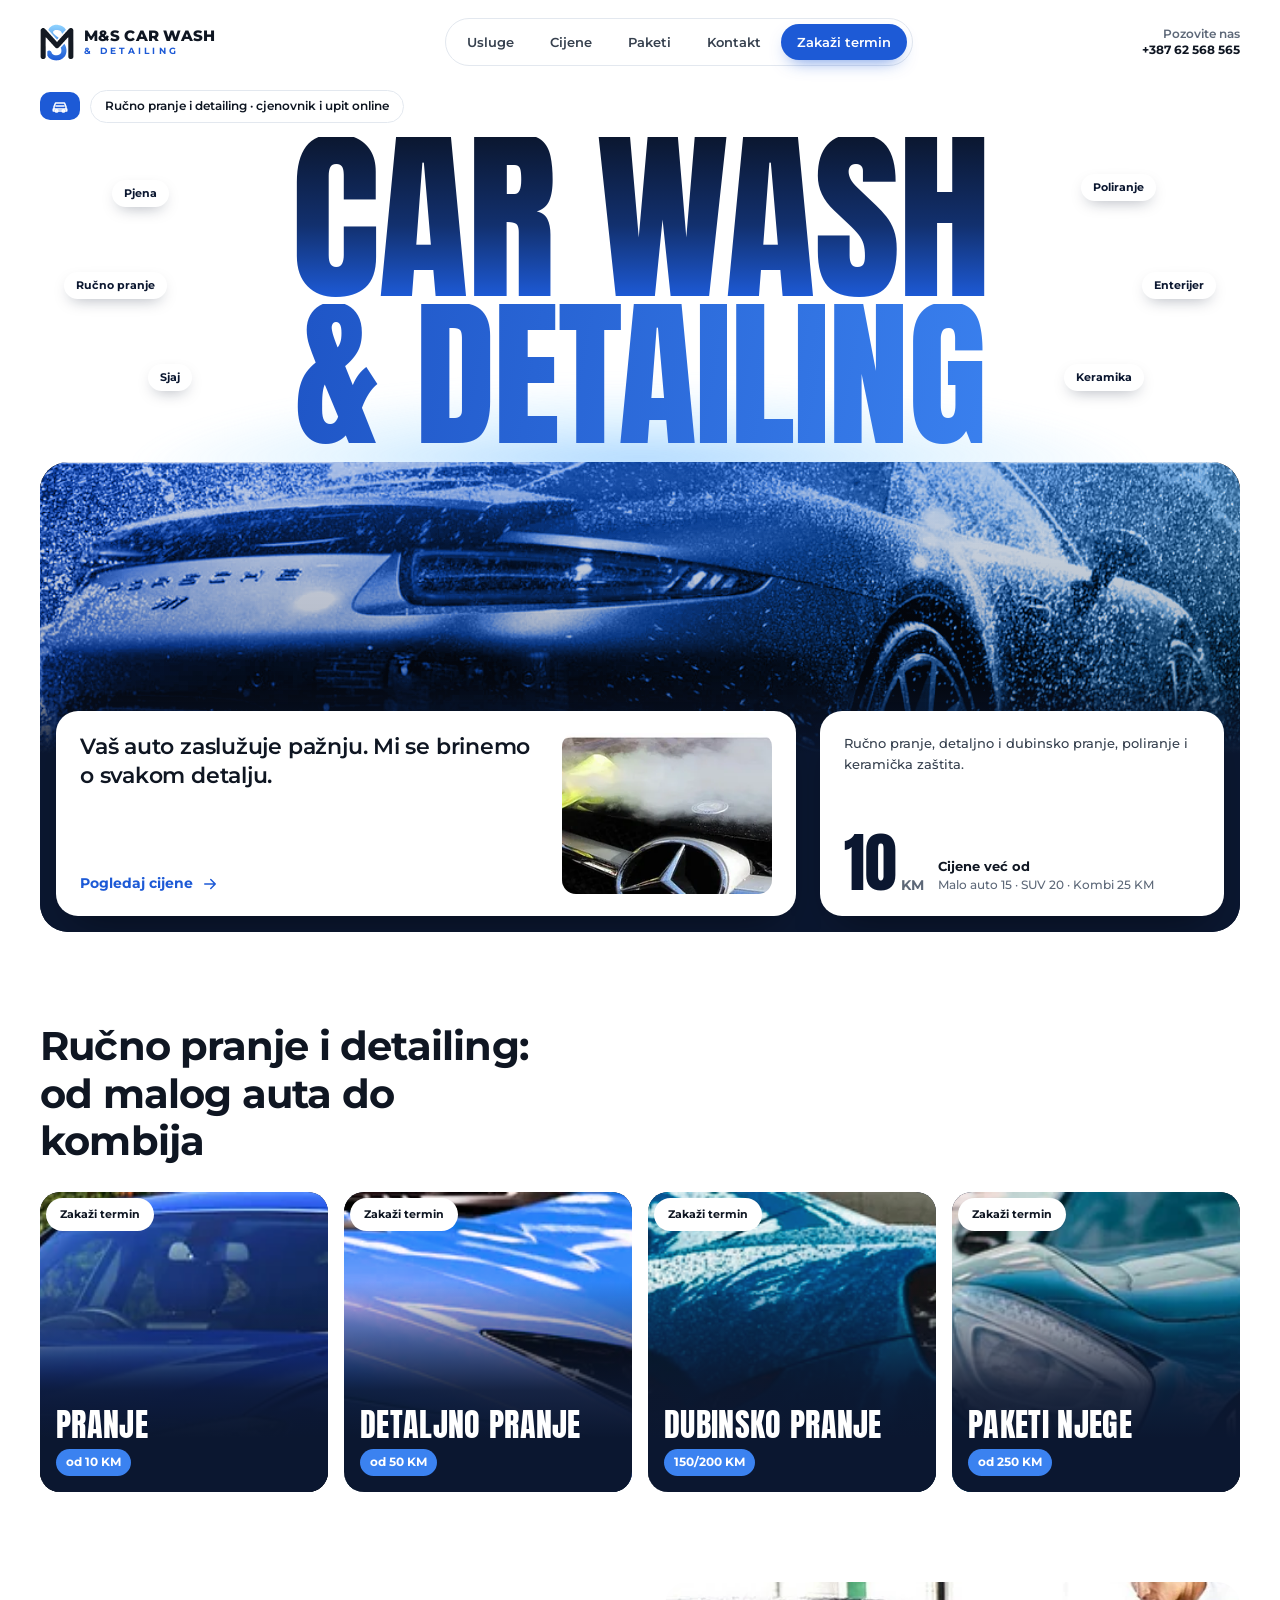
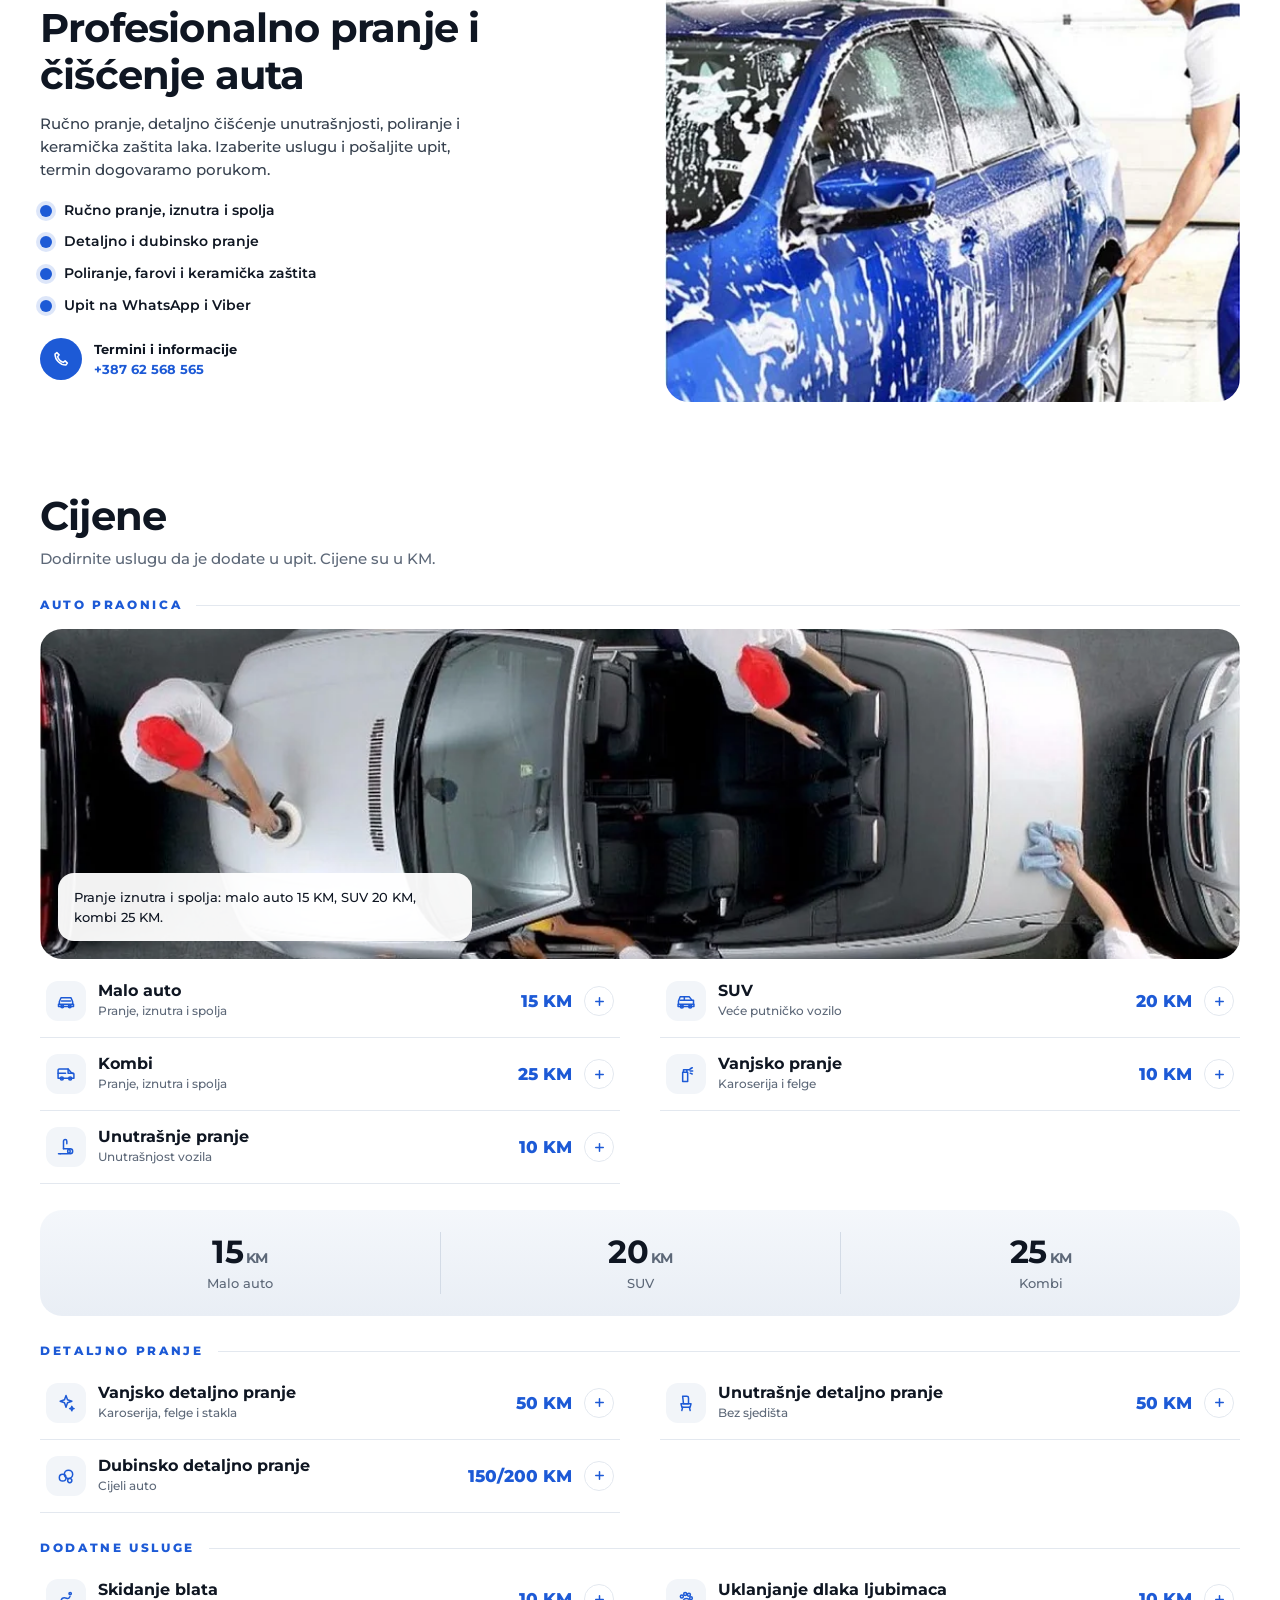
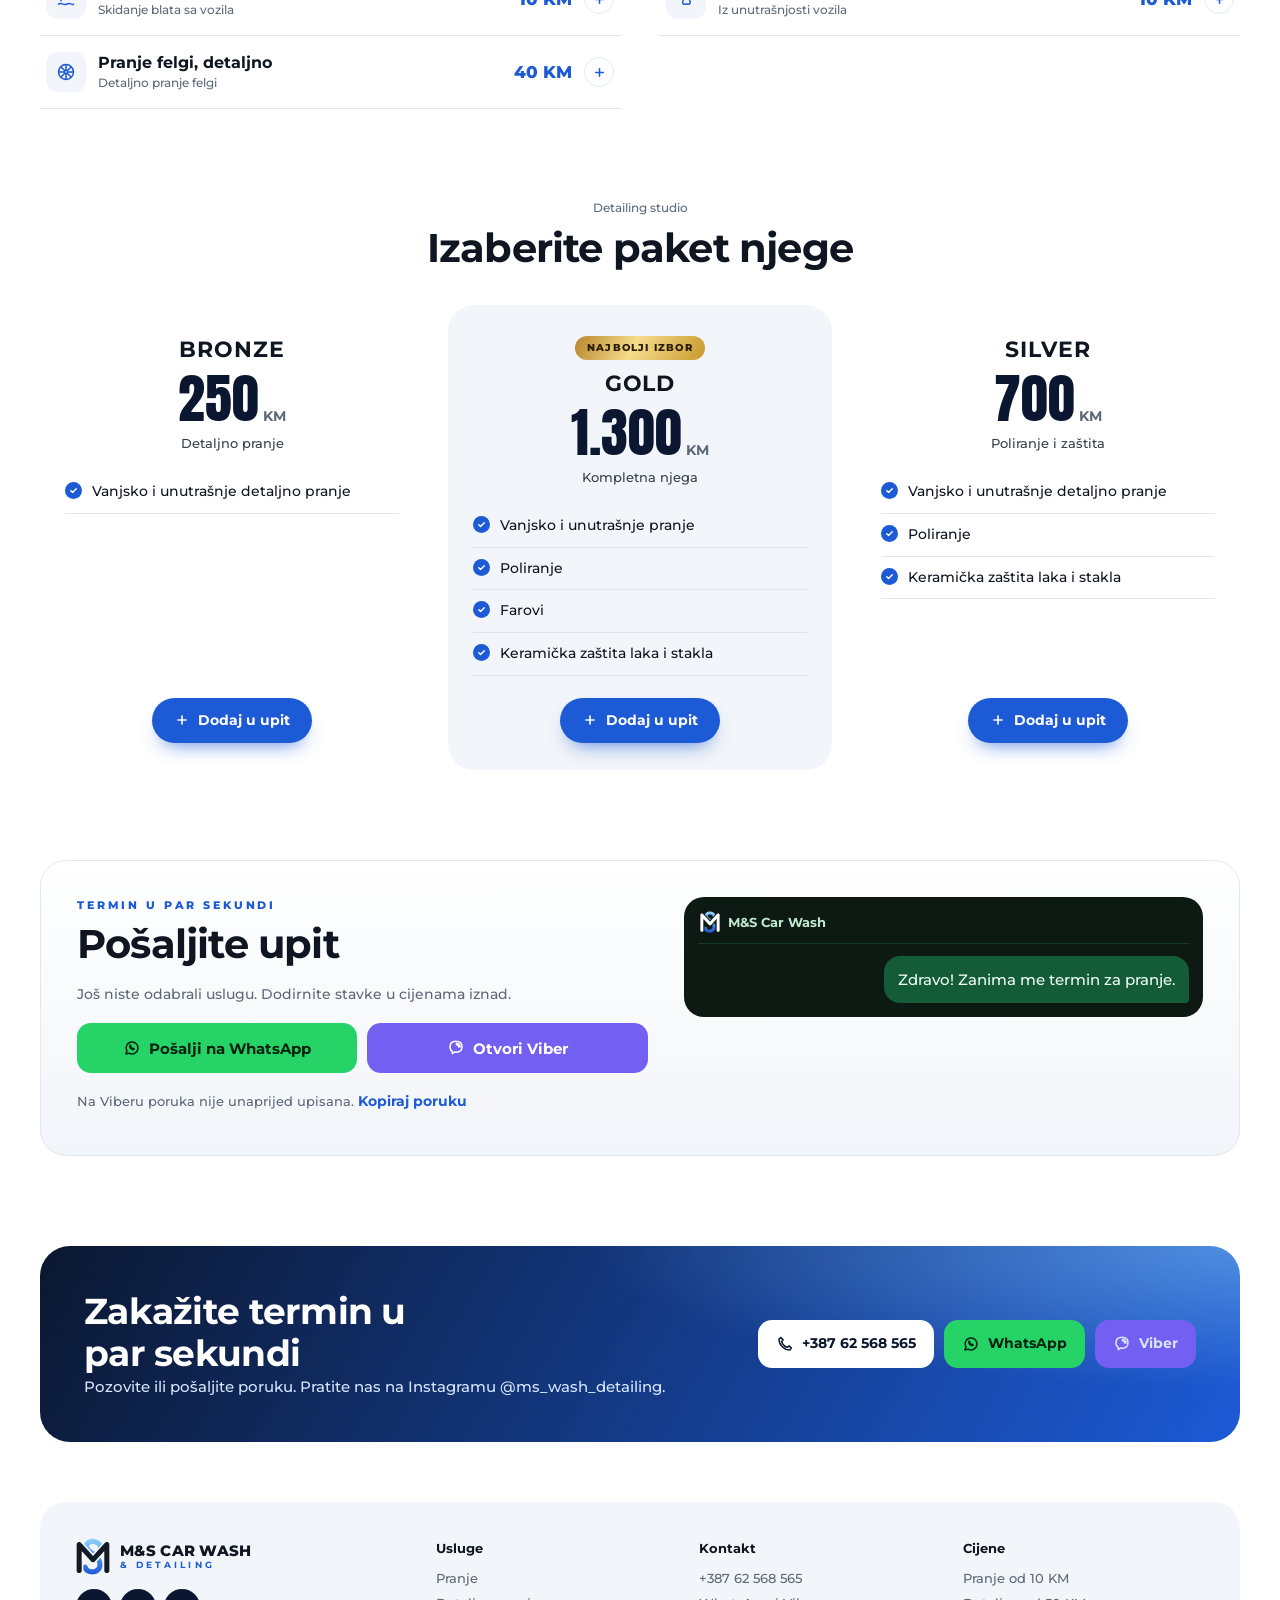
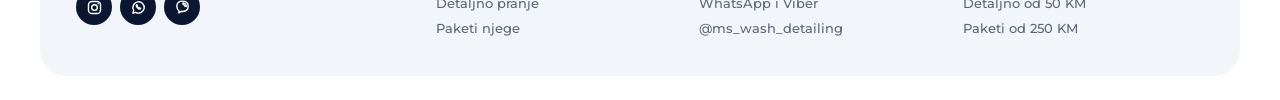
==== commit 757eb05d: "Detailing jednako velik kao Car Wash: naslov u dva reda na stranici, kartici, posteru i objavama" ====
--- a/index.html
+++ b/index.html
@@ -3,7 +3,7 @@
 <head>
 <meta charset="utf-8">
 <meta name="viewport" content="width=device-width, initial-scale=1, viewport-fit=cover">
-<title>M&amp;S Car Wash &amp; Detailing · Pranje i detailing</title>
+<title>M&amp;S Car Wash &amp; Detailing · Pranje, poliranje i keramička zaštita</title>
 <meta name="description" content="M&amp;S Car Wash &amp; Detailing: pranje od 10 KM, detaljno i dubinsko pranje, poliranje i keramička zaštita. Cjenovnik i upit za termin na WhatsApp i Viber.">
 <meta name="theme-color" content="#ffffff">
 <link rel="icon" href="assets/img/favicon.svg" type="image/svg+xml">
@@ -65,12 +65,13 @@
 <main>
   <p class="pill"><i aria-hidden="true"><svg><use href="#i-car"/></svg></i><span>Ručno pranje i detailing · cjenovnik i upit online</span></p>
   <section class="hero" aria-labelledby="hero-h">
-    <h1 class="mega" id="hero-h"><span class="sr">M&amp;S </span>Car Wash<span class="sr"> &amp; Detailing</span></h1>
+    <h1 class="mega" id="hero-h"><span class="sr">M&amp;S </span><span class="m1">Car Wash</span> <span class="m2">&amp; Detailing</span></h1>
     <i class="glow" aria-hidden="true"></i>
     <ul class="tags" aria-hidden="true"><li class="t1">Pjena</li><li class="t2">Ručno pranje</li><li class="t3">Sjaj</li><li class="t4">Poliranje</li><li class="t5">Enterijer</li><li class="t6">Keramika</li></ul>
   </section>
   <div class="photo">
     <picture><source media="(max-width: 600px)" srcset="assets/img/foto/wash.webp"><img class="ph-bg" src="assets/img/foto/hero-top.webp" alt="Pranje auta" width="1144" height="245" fetchpriority="high"></picture><i class="tint" aria-hidden="true"></i>
+    <span class="ph-logo" aria-hidden="true"><img src="assets/img/logo-dark.svg" alt="" width="120" height="131"><i class="ph-shine"></i></span>
     <div class="hc hc1"><div><p class="hc-t">Vaš auto zaslužuje pažnju. Mi se brinemo o svakom detalju.</p><a href="#cijene">Pogledaj cijene <svg><use href="#i-arrow"/></svg></a></div><img src="assets/img/foto/merc.webp" alt="" width="279" height="194" loading="lazy"></div>
     <div class="hc hc2"><p>Ručno pranje, detaljno i dubinsko pranje, poliranje i keramička zaštita.</p>
       <div class="big"><b>10<small>KM</small></b><span><strong>Cijene već od</strong>Malo auto 15 · SUV 20 · Kombi 25 KM</span></div></div>
--- a/css/style.css
+++ b/css/style.css
@@ -43,8 +43,13 @@
 /* veliki naslov */
 .hero { position: relative; isolation: isolate; }
 .mega { position: relative; margin-top: 26px; font: 400 23vw/.86 A, Impact, 'Arial Narrow', sans-serif; letter-spacing: -.01em; text-transform: uppercase; white-space: nowrap; text-align: center;
-  background: linear-gradient(180deg, var(--navy) 0%, #12306e 45%, var(--blue) 72%, #6fb4ff 100%); -webkit-background-clip: text; background-clip: text; color: transparent; animation: rise 1s var(--ease) .1s both; }
-.glow { position: absolute; z-index: -1; left: -2%; right: -2%; bottom: -14px; height: 62%; background: radial-gradient(55% 100% at 50% 100%, rgba(120, 190, 255, .95), rgba(143, 211, 255, .35) 45%, rgba(143, 211, 255, 0) 75%); filter: blur(10px); animation: fade 1.4s .4s both; }
+  color: var(--navy); }
+/* naslov u dva reda iste širine: CAR WASH i & DETAILING jednako veliki */
+.mega .m1, .mega .m2 { display: block; -webkit-background-clip: text; background-clip: text; color: transparent; }
+.mega .m1 { background-image: linear-gradient(180deg, var(--navy) 0%, #12306e 55%, var(--blue) 100%); animation: rise 1s var(--ease) .1s both; }
+.mega .m2 { margin-top: .04em; font-size: .874em; background-image: linear-gradient(100deg, #1546b8 0%, var(--blue2) 38%, #8fcbff 50%, var(--blue2) 62%, #1546b8 100%); background-size: 220% 100%; animation: rise 1s var(--ease) .3s both, sheen 5s ease-in-out 1.6s infinite; }
+@keyframes sheen { 0%, 100% { background-position: 100% 0; } 50% { background-position: 0 0; } }
+.glow { position: absolute; z-index: -1; left: -2%; right: -2%; bottom: -14px; height: 40%; opacity: .7; background: radial-gradient(55% 100% at 50% 100%, rgba(120, 190, 255, .95), rgba(143, 211, 255, .35) 45%, rgba(143, 211, 255, 0) 75%); filter: blur(10px); animation: fade 1.4s .4s both; }
 .tags { list-style: none; position: absolute; inset: 0; pointer-events: none; }
 .tags li { position: absolute; padding: 4px 9px; border-radius: 99px; background: #fff; box-shadow: 0 6px 16px -6px rgba(11, 23, 48, .35); font-size: 9px; font-weight: 700; color: var(--navy); animation: pop .6s var(--ease) both, bob 6s ease-in-out infinite; }
 .tags li:nth-child(2) { animation-delay: .7s, -1.5s; } .tags li:nth-child(3) { animation-delay: .8s, -3s; } .tags li:nth-child(4) { animation-delay: .9s, -2s; } .tags li:nth-child(5) { animation-delay: 1s, -4s; } .tags li:nth-child(6) { animation-delay: 1.1s, -1s; }
@@ -205,11 +210,11 @@
 /* tablet i računar */
 @media (min-width: 601px) {
   main, .nav, .foot { width: min(1200px, 100% - 48px); }
-  .mega { font-size: clamp(110px, 21vw, 262px); margin-top: 8px; }
+  .mega { font-size: clamp(96px, 14.6vw, 190px); margin-top: 14px; }
   .glow { bottom: -30px; }
   .tags li { padding: 5px 12px; font-size: 11px; }
-  .tags .t1 { left: 4%; top: 22%; } .tags .t2 { left: 30%; top: 6%; } .tags .t3 { left: 12%; top: 68%; } .tags .t4 { left: 47%; top: 58%; } .tags .t5 { left: auto; right: 22%; top: 4%; } .tags .t6 { right: 3%; top: 50%; }
-  .photo { height: 600px; margin-top: -26px; }
+  .tags .t1 { left: 6%; top: 14%; } .tags .t2 { left: 2%; top: 44%; } .tags .t3 { left: 9%; top: 74%; } .tags .t4 { left: auto; right: 7%; top: 12%; } .tags .t5 { left: auto; right: 2%; top: 44%; } .tags .t6 { right: 8%; top: 74%; }
+  .photo { height: 600px; margin-top: 18px; }
   .ph-bg { height: 62%; object-position: 50% 35%; }
   .photo .tint { height: 62%; }
   .photo::after { background: linear-gradient(180deg, rgba(11, 23, 48, .08), rgba(11, 23, 48, .3) 46%, var(--navy) 62%); }
@@ -256,3 +261,18 @@
   .ph-bg { filter: saturate(1.05) contrast(1.05); }
   .photo .tint { display: none; }
 }
+/* logo na sredini slike (mobitel) koji se presijava */
+.ph-logo { display: none; }
+@media (max-width: 600px) {
+  .ph-logo { position: absolute; z-index: 1; left: 50%; top: 124px; display: block; width: 104px; translate: -50% -50%; animation: logo-in 1.1s var(--ease) .5s both, logo-float 5s ease-in-out 1.6s infinite; }
+  .ph-logo::before { content: ''; position: absolute; left: 50%; top: 50%; z-index: -1; width: 172px; height: 172px; margin: -86px 0 0 -86px; border-radius: 50%; background: radial-gradient(circle at 50% 30%, rgba(29, 90, 214, .85), rgba(11, 23, 48, .94) 72%); border: 1.5px solid rgba(143, 211, 255, .55); -webkit-backdrop-filter: blur(8px); backdrop-filter: blur(8px); box-shadow: 0 0 0 0 rgba(143, 211, 255, .55), 0 20px 40px -14px rgba(0, 0, 0, .6); animation: logo-ring 2.6s ease-out infinite; }
+  .ph-logo::after { content: ''; position: absolute; left: 50%; top: 50%; z-index: -1; width: 198px; height: 198px; margin: -99px 0 0 -99px; border-radius: 50%; background: conic-gradient(from 0deg, transparent 0 70%, rgba(143, 211, 255, .9) 85%, transparent 100%); -webkit-mask: radial-gradient(closest-side, transparent 92%, #000 94%, #000 98%, transparent 100%); mask: radial-gradient(closest-side, transparent 92%, #000 94%, #000 98%, transparent 100%); animation: logo-spin 4s linear infinite; }
+  .ph-logo img { display: block; width: 100%; height: auto; }
+  .ph-shine { position: absolute; inset: 0; background: linear-gradient(105deg, transparent 34%, rgba(255, 255, 255, 1) 50%, transparent 66%) 100% 0 / 300% 100% no-repeat;
+    -webkit-mask: url(../assets/img/logo-dark.svg) center / contain no-repeat; mask: url(../assets/img/logo-dark.svg) center / contain no-repeat; animation: logo-shine 2.8s ease-in-out 1.4s infinite; }
+}
+@keyframes logo-in { from { opacity: 0; scale: .6; } }
+@keyframes logo-float { 50% { translate: -50% calc(-50% - 6px); } }
+@keyframes logo-ring { 0% { box-shadow: 0 0 0 0 rgba(143, 211, 255, .55), 0 20px 40px -14px rgba(0, 0, 0, .6); } 100% { box-shadow: 0 0 0 22px rgba(143, 211, 255, 0), 0 20px 40px -14px rgba(0, 0, 0, .6); } }
+@keyframes logo-spin { to { transform: rotate(360deg); } }
+@keyframes logo-shine { 0% { background-position: 100% 0; } 55%, 100% { background-position: 0 0; } }
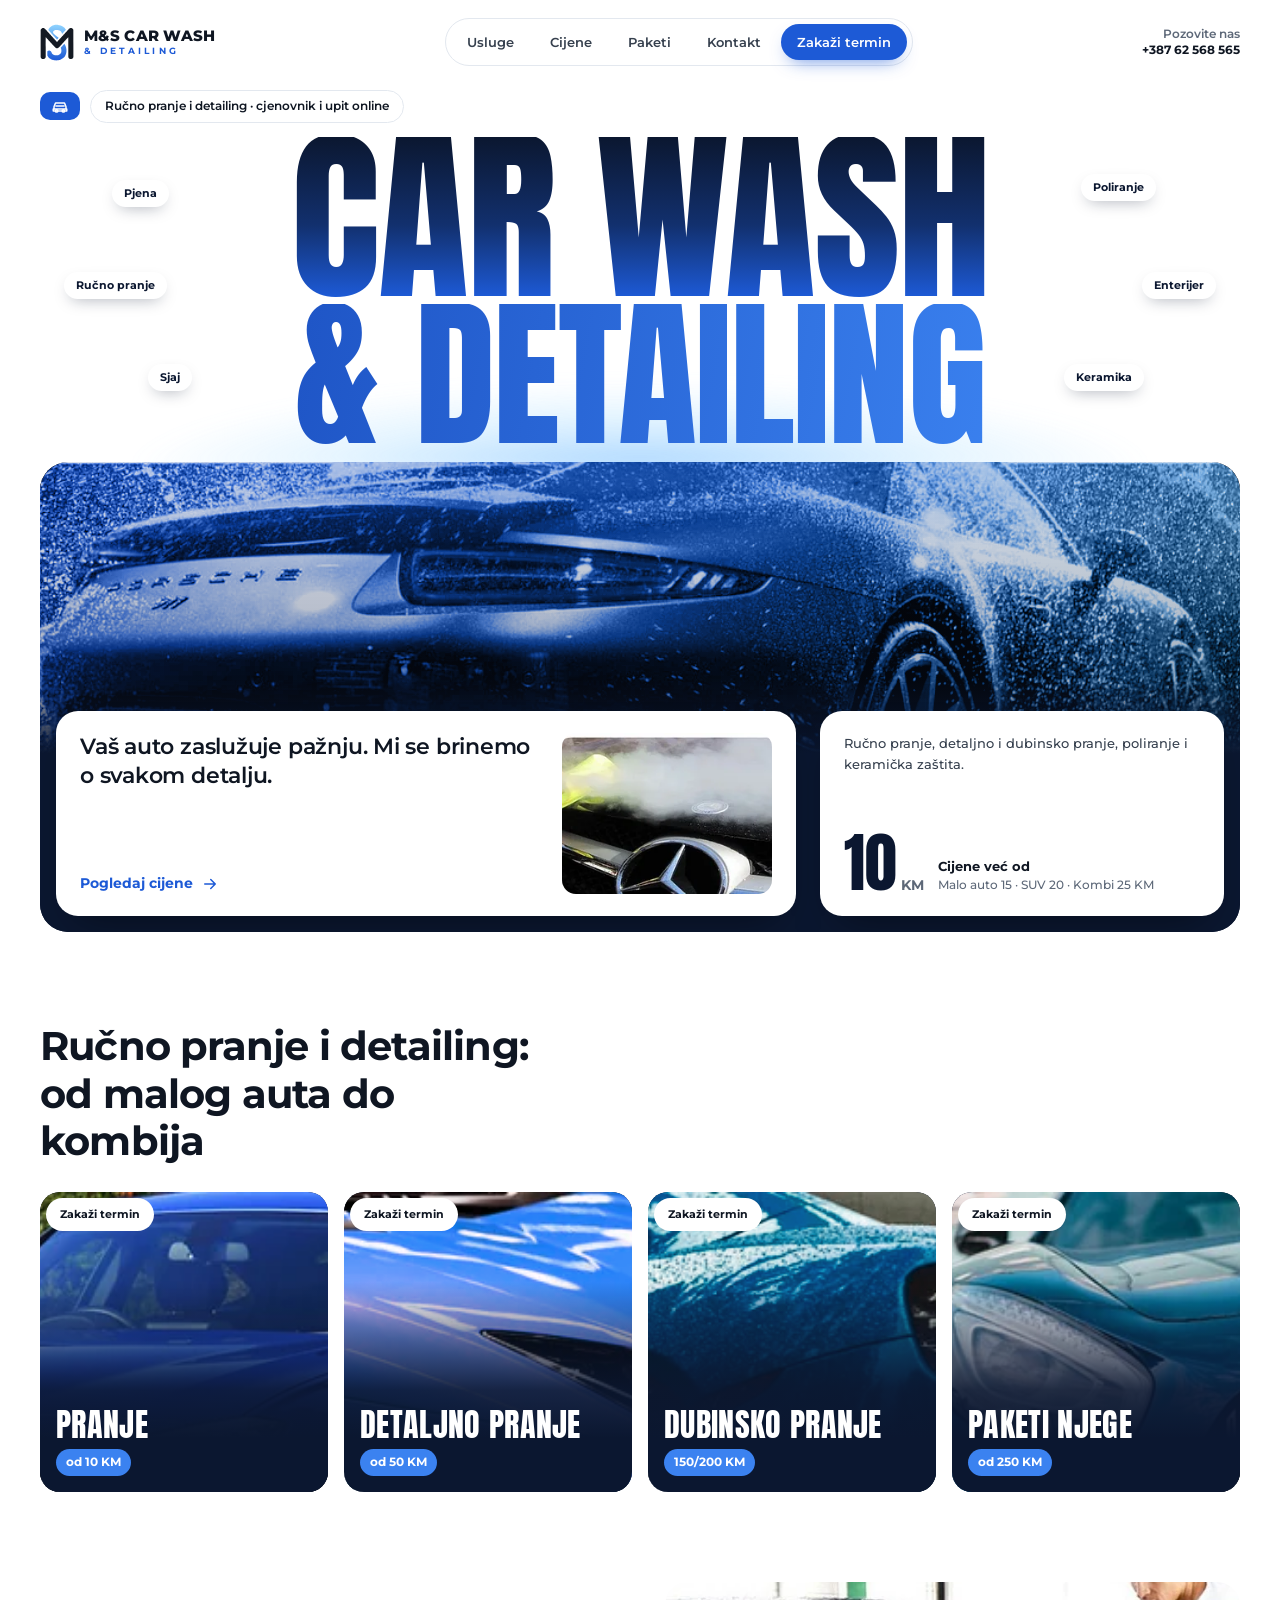
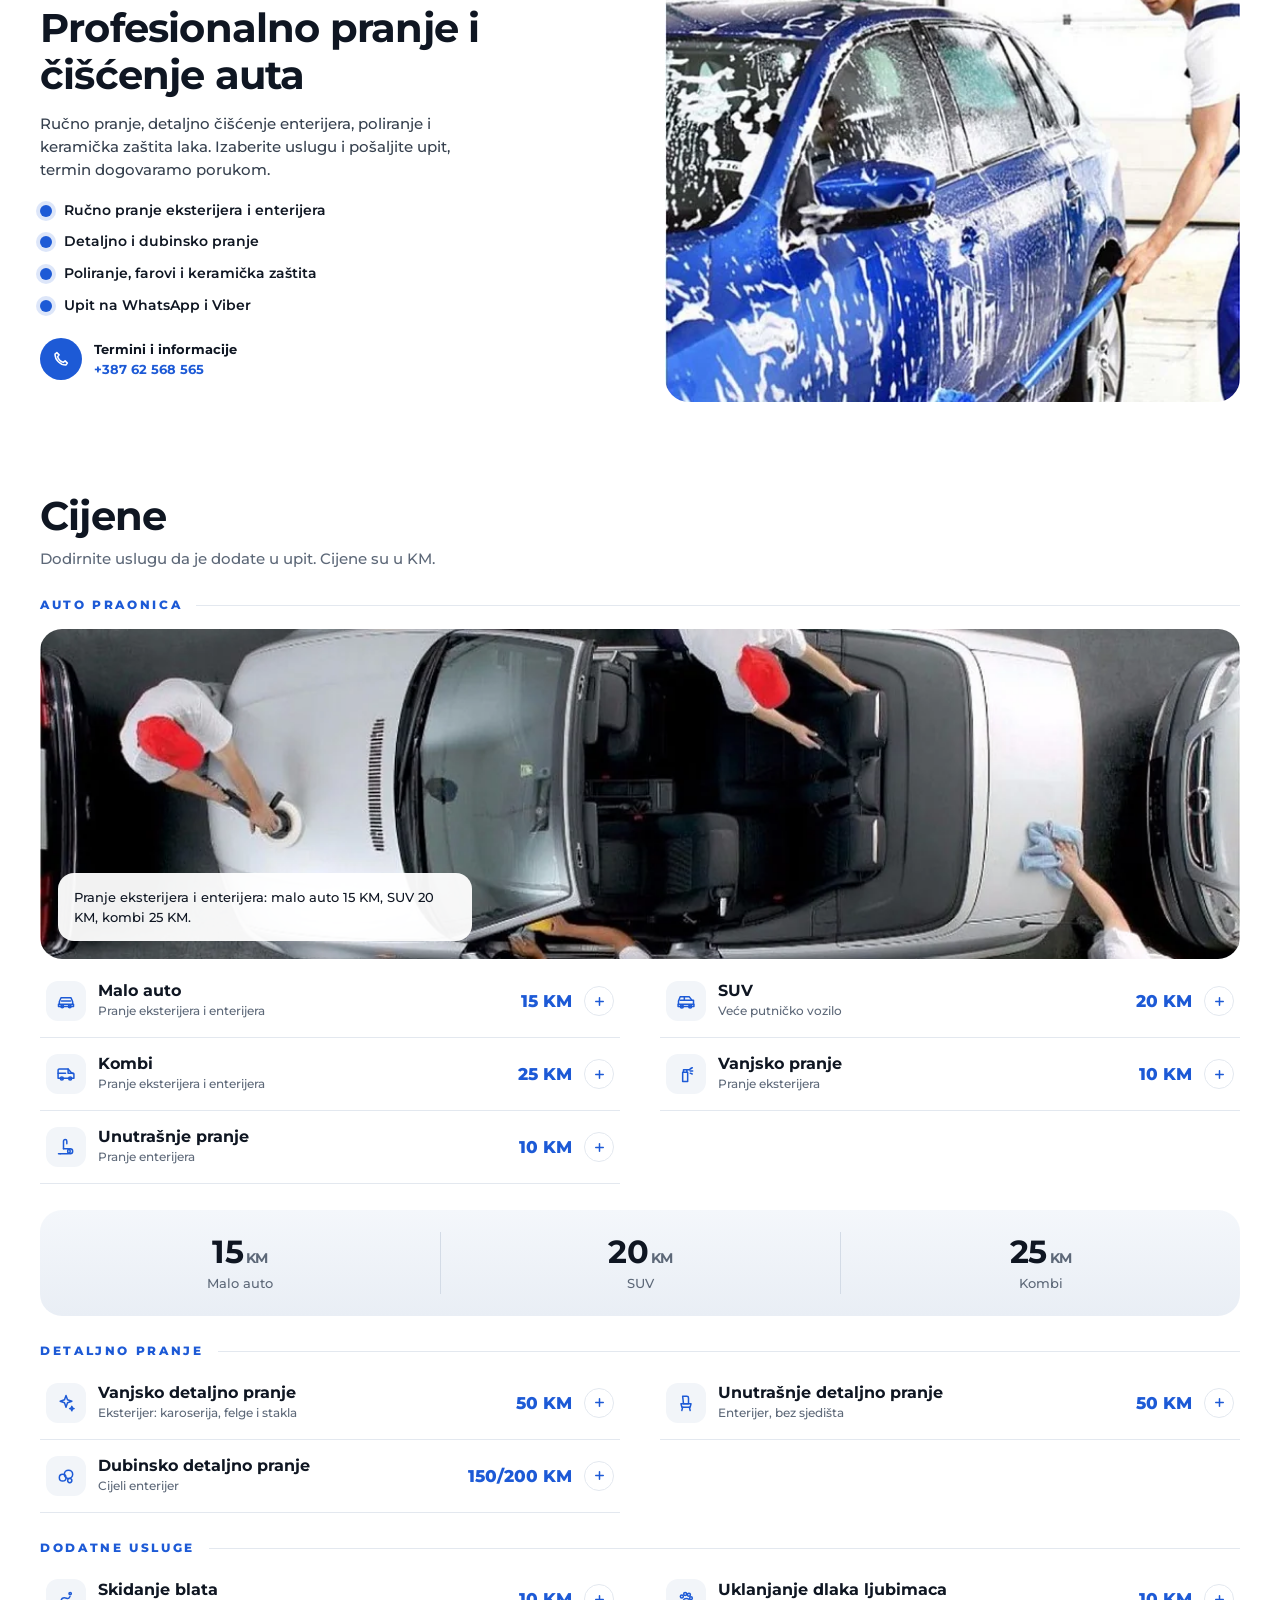
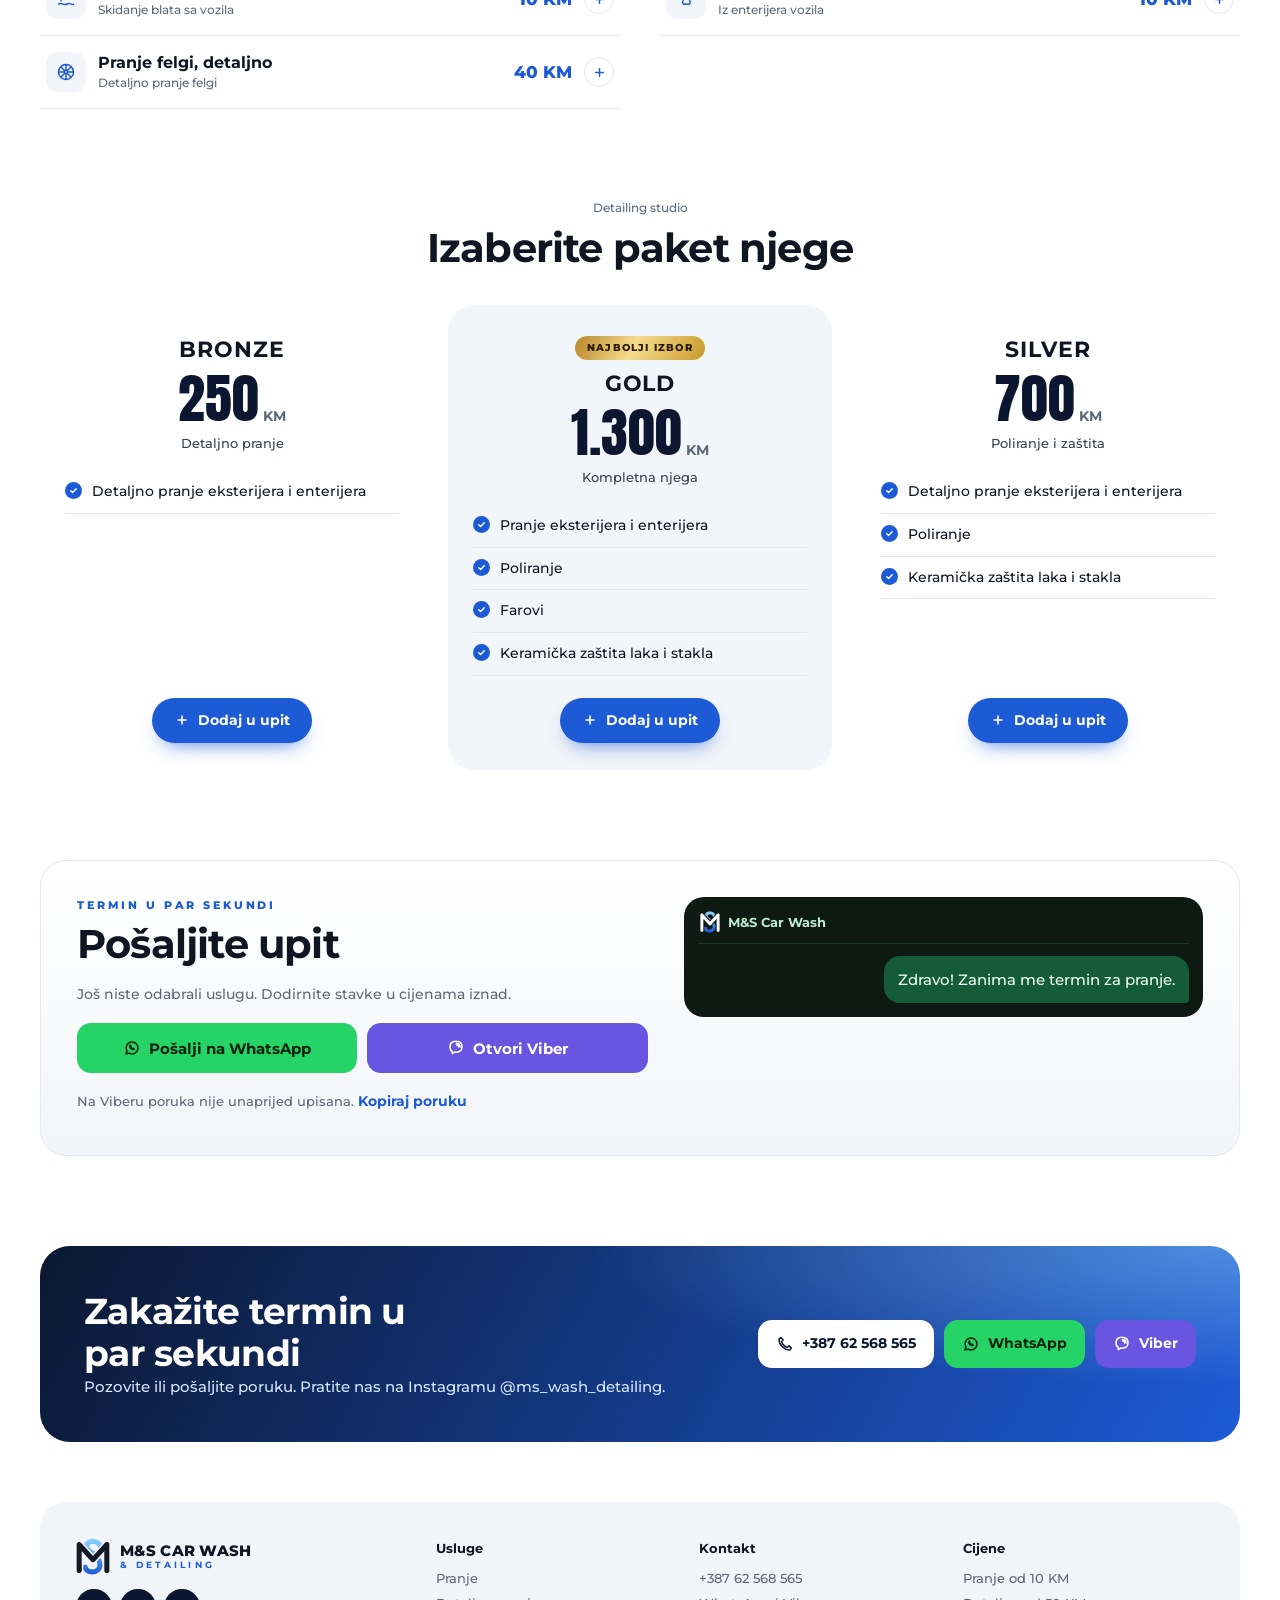
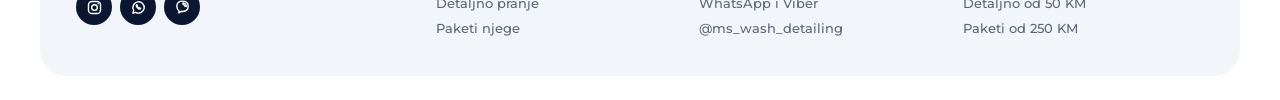
==== commit 854c5b93: "Domena mscarwashdetailing.com, opisi eksterijer i enterijer, pano 72x80 cm, novi QR kod, manji logo " ====
--- a/index.html
+++ b/index.html
@@ -11,7 +11,14 @@
 <meta property="og:type" content="website">
 <meta property="og:title" content="M&amp;S Car Wash &amp; Detailing">
 <meta property="og:description" content="Pranje od 10 KM, detaljno pranje, poliranje i keramička zaštita. Cjenovnik i upit za termin.">
-<meta property="og:image" content="https://ms-car-wash-and-detailing.grabafaceit.workers.dev/assets/img/og.jpg">
+<link rel="canonical" href="https://mscarwashdetailing.com/">
+<meta property="og:url" content="https://mscarwashdetailing.com/">
+<meta property="og:locale" content="bs_BA">
+<meta property="og:site_name" content="M&amp;S Car Wash &amp; Detailing">
+<meta property="og:image" content="https://mscarwashdetailing.com/assets/img/og.jpg">
+<meta property="og:image:width" content="1200">
+<meta property="og:image:height" content="630">
+<meta name="twitter:card" content="summary_large_image">
 <link rel="preload" href="assets/fonts/anton-latin-400-normal.woff2" as="font" type="font/woff2" crossorigin>
 <link rel="preload" href="assets/fonts/montserrat-latin-600-normal.woff2" as="font" type="font/woff2" crossorigin>
 <link rel="preload" href="assets/img/foto/hero-top.webp" as="image" media="(min-width: 601px)">
@@ -20,7 +27,8 @@
 <script>document.documentElement.className = "js";</script>
 <script type="application/ld+json">
 { "@context": "https://schema.org", "@type": "AutoWash", "name": "M&S Car Wash & Detailing", "telephone": "+38762568565",
-  "sameAs": ["https://www.instagram.com/ms_wash_detailing/"], "url": "https://ms-car-wash-and-detailing.grabafaceit.workers.dev/" }
+  "sameAs": ["https://www.instagram.com/ms_wash_detailing/"], "url": "https://mscarwashdetailing.com/",
+  "image": "https://mscarwashdetailing.com/assets/img/og.jpg", "priceRange": "10 KM - 1.300 KM", "currenciesAccepted": "BAM" }
 </script>
 </head>
 <body>
@@ -90,8 +98,8 @@
   <section class="sec split rv" aria-labelledby="pro-h">
     <div>
       <h2 id="pro-h">Profesionalno pranje i čišćenje auta</h2>
-      <p class="lead">Ručno pranje, detaljno čišćenje unutrašnjosti, poliranje i keramička zaštita laka. Izaberite uslugu i pošaljite upit, termin dogovaramo porukom.</p>
-      <ul class="bul" role="list"><li>Ručno pranje, iznutra i spolja</li><li>Detaljno i dubinsko pranje</li><li>Poliranje, farovi i keramička zaštita</li><li>Upit na WhatsApp i Viber</li></ul>
+      <p class="lead">Ručno pranje, detaljno čišćenje enterijera, poliranje i keramička zaštita laka. Izaberite uslugu i pošaljite upit, termin dogovaramo porukom.</p>
+      <ul class="bul" role="list"><li>Ručno pranje eksterijera i enterijera</li><li>Detaljno i dubinsko pranje</li><li>Poliranje, farovi i keramička zaštita</li><li>Upit na WhatsApp i Viber</li></ul>
       <a class="cont" href="tel:+38762568565"><i aria-hidden="true"><svg><use href="#i-tel"/></svg></i><span><b>Termini i informacije</b><span>+387 62 568 565</span></span></a>
     </div>
     <div class="ph"><picture><source media="(max-width: 600px)" srcset="assets/img/foto/top.webp"><img src="assets/img/foto/wash.webp" alt="Ručno pranje auta pjenom" width="558" height="572" loading="lazy"></picture></div>
@@ -102,29 +110,29 @@
     <p class="sub">Dodirnite uslugu da je dodate u upit. Cijene su u KM.</p>
     <div class="grp">
       <h3><span>Auto praonica</span></h3>
-      <div class="im"><img src="assets/img/foto/top.webp" alt="Pranje i čišćenje auta odozgo" width="1133" height="476" loading="lazy"><p>Pranje iznutra i spolja: malo auto 15 KM, SUV 20 KM, kombi 25 KM.</p></div>
+      <div class="im"><img src="assets/img/foto/top.webp" alt="Pranje i čišćenje auta odozgo" width="1133" height="476" loading="lazy"><p>Pranje eksterijera i enterijera: malo auto 15 KM, SUV 20 KM, kombi 25 KM.</p></div>
       <ul class="rows" role="list">
-        <li><button type="button" class="row" data-s="Pranje, malo auto (15 KM)"><span class="ic"><svg><use href="#i-car"/></svg></span><span class="nm"><b>Malo auto</b><small>Pranje, iznutra i spolja</small></span><em>15 KM</em><span class="add"><svg><use href="#i-plus"/></svg></span></button></li>
+        <li><button type="button" class="row" data-s="Pranje, malo auto (15 KM)"><span class="ic"><svg><use href="#i-car"/></svg></span><span class="nm"><b>Malo auto</b><small>Pranje eksterijera i enterijera</small></span><em>15 KM</em><span class="add"><svg><use href="#i-plus"/></svg></span></button></li>
         <li><button type="button" class="row" data-s="Pranje, SUV (20 KM)"><span class="ic"><svg><use href="#i-suv"/></svg></span><span class="nm"><b>SUV</b><small>Veće putničko vozilo</small></span><em>20 KM</em><span class="add"><svg><use href="#i-plus"/></svg></span></button></li>
-        <li><button type="button" class="row" data-s="Pranje, kombi (25 KM)"><span class="ic"><svg><use href="#i-van"/></svg></span><span class="nm"><b>Kombi</b><small>Pranje, iznutra i spolja</small></span><em>25 KM</em><span class="add"><svg><use href="#i-plus"/></svg></span></button></li>
-        <li><button type="button" class="row" data-s="Vanjsko pranje (10 KM)"><span class="ic"><svg><use href="#i-spray"/></svg></span><span class="nm"><b>Vanjsko pranje</b><small>Karoserija i felge</small></span><em>10 KM</em><span class="add"><svg><use href="#i-plus"/></svg></span></button></li>
-        <li><button type="button" class="row" data-s="Unutrašnje pranje (10 KM)"><span class="ic"><svg><use href="#i-vac"/></svg></span><span class="nm"><b>Unutrašnje pranje</b><small>Unutrašnjost vozila</small></span><em>10 KM</em><span class="add"><svg><use href="#i-plus"/></svg></span></button></li>
+        <li><button type="button" class="row" data-s="Pranje, kombi (25 KM)"><span class="ic"><svg><use href="#i-van"/></svg></span><span class="nm"><b>Kombi</b><small>Pranje eksterijera i enterijera</small></span><em>25 KM</em><span class="add"><svg><use href="#i-plus"/></svg></span></button></li>
+        <li><button type="button" class="row" data-s="Vanjsko pranje (10 KM)"><span class="ic"><svg><use href="#i-spray"/></svg></span><span class="nm"><b>Vanjsko pranje</b><small>Pranje eksterijera</small></span><em>10 KM</em><span class="add"><svg><use href="#i-plus"/></svg></span></button></li>
+        <li><button type="button" class="row" data-s="Unutrašnje pranje (10 KM)"><span class="ic"><svg><use href="#i-vac"/></svg></span><span class="nm"><b>Unutrašnje pranje</b><small>Pranje enterijera</small></span><em>10 KM</em><span class="add"><svg><use href="#i-plus"/></svg></span></button></li>
       </ul>
     </div>
     <div class="strip"><div><b>15<small>KM</small></b><span>Malo auto</span></div><div><b>20<small>KM</small></b><span>SUV</span></div><div><b>25<small>KM</small></b><span>Kombi</span></div></div>
     <div class="grp" id="detaljno">
       <h3><span>Detaljno pranje</span></h3>
       <ul class="rows" role="list">
-        <li><button type="button" class="row" data-s="Vanjsko detaljno pranje (50 KM)"><span class="ic"><svg><use href="#i-shine"/></svg></span><span class="nm"><b>Vanjsko detaljno pranje</b><small>Karoserija, felge i stakla</small></span><em>50 KM</em><span class="add"><svg><use href="#i-plus"/></svg></span></button></li>
-        <li><button type="button" class="row" data-s="Unutrašnje detaljno pranje bez sjedišta (50 KM)"><span class="ic"><svg><use href="#i-seat"/></svg></span><span class="nm"><b>Unutrašnje detaljno pranje</b><small>Bez sjedišta</small></span><em>50 KM</em><span class="add"><svg><use href="#i-plus"/></svg></span></button></li>
-        <li><button type="button" class="row" data-s="Dubinsko detaljno pranje auta (150/200 KM)"><span class="ic"><svg><use href="#i-foam"/></svg></span><span class="nm"><b>Dubinsko detaljno pranje</b><small>Cijeli auto</small></span><em>150/200 KM</em><span class="add"><svg><use href="#i-plus"/></svg></span></button></li>
+        <li><button type="button" class="row" data-s="Vanjsko detaljno pranje (50 KM)"><span class="ic"><svg><use href="#i-shine"/></svg></span><span class="nm"><b>Vanjsko detaljno pranje</b><small>Eksterijer: karoserija, felge i stakla</small></span><em>50 KM</em><span class="add"><svg><use href="#i-plus"/></svg></span></button></li>
+        <li><button type="button" class="row" data-s="Unutrašnje detaljno pranje bez sjedišta (50 KM)"><span class="ic"><svg><use href="#i-seat"/></svg></span><span class="nm"><b>Unutrašnje detaljno pranje</b><small>Enterijer, bez sjedišta</small></span><em>50 KM</em><span class="add"><svg><use href="#i-plus"/></svg></span></button></li>
+        <li><button type="button" class="row" data-s="Dubinsko detaljno pranje enterijera (150/200 KM)"><span class="ic"><svg><use href="#i-foam"/></svg></span><span class="nm"><b>Dubinsko detaljno pranje</b><small>Cijeli enterijer</small></span><em>150/200 KM</em><span class="add"><svg><use href="#i-plus"/></svg></span></button></li>
       </ul>
     </div>
     <div class="grp">
       <h3><span>Dodatne usluge</span></h3>
       <ul class="rows" role="list">
         <li><button type="button" class="row" data-s="Skidanje blata (10 KM)"><span class="ic"><svg><use href="#i-mud"/></svg></span><span class="nm"><b>Skidanje blata</b><small>Skidanje blata sa vozila</small></span><em>10 KM</em><span class="add"><svg><use href="#i-plus"/></svg></span></button></li>
-        <li><button type="button" class="row" data-s="Uklanjanje dlaka ljubimaca (10 KM)"><span class="ic"><svg><use href="#i-paw"/></svg></span><span class="nm"><b>Uklanjanje dlaka ljubimaca</b><small>Iz unutrašnjosti vozila</small></span><em>10 KM</em><span class="add"><svg><use href="#i-plus"/></svg></span></button></li>
+        <li><button type="button" class="row" data-s="Uklanjanje dlaka ljubimaca (10 KM)"><span class="ic"><svg><use href="#i-paw"/></svg></span><span class="nm"><b>Uklanjanje dlaka ljubimaca</b><small>Iz enterijera vozila</small></span><em>10 KM</em><span class="add"><svg><use href="#i-plus"/></svg></span></button></li>
         <li><button type="button" class="row" data-s="Detaljno pranje felgi (40 KM)"><span class="ic"><svg><use href="#i-rim"/></svg></span><span class="nm"><b>Pranje felgi, detaljno</b><small>Detaljno pranje felgi</small></span><em>40 KM</em><span class="add"><svg><use href="#i-plus"/></svg></span></button></li>
       </ul>
     </div>
@@ -133,9 +141,9 @@
   <section class="sec rv" id="paketi" aria-labelledby="paketi-h">
     <div class="pk-h"><p>Detailing studio</p><h2 id="paketi-h">Izaberite paket njege</h2></div>
     <ul class="pk" role="list">
-      <li class="pkc"><h3>Bronze</h3><p class="pr">250<small>KM</small></p><p class="pd">Detaljno pranje</p><ul><li>Vanjsko i unutrašnje detaljno pranje</li></ul><button type="button" class="btn" data-s="Bronze paket (250 KM)"><svg><use href="#i-plus"/></svg>Dodaj u upit</button></li>
-      <li class="pkc mid"><span class="badge">Najbolji izbor</span><h3>Gold</h3><p class="pr">1.300<small>KM</small></p><p class="pd">Kompletna njega</p><ul><li>Vanjsko i unutrašnje pranje</li><li>Poliranje</li><li>Farovi</li><li>Keramička zaštita laka i stakla</li></ul><button type="button" class="btn" data-s="Gold paket (1.300 KM)"><svg><use href="#i-plus"/></svg>Dodaj u upit</button></li>
-      <li class="pkc"><h3>Silver</h3><p class="pr">700<small>KM</small></p><p class="pd">Poliranje i zaštita</p><ul><li>Vanjsko i unutrašnje detaljno pranje</li><li>Poliranje</li><li>Keramička zaštita laka i stakla</li></ul><button type="button" class="btn" data-s="Silver paket (700 KM)"><svg><use href="#i-plus"/></svg>Dodaj u upit</button></li>
+      <li class="pkc"><h3>Bronze</h3><p class="pr">250<small>KM</small></p><p class="pd">Detaljno pranje</p><ul><li>Detaljno pranje eksterijera i enterijera</li></ul><button type="button" class="btn" data-s="Bronze paket (250 KM)"><svg><use href="#i-plus"/></svg>Dodaj u upit</button></li>
+      <li class="pkc mid"><span class="badge">Najbolji izbor</span><h3>Gold</h3><p class="pr">1.300<small>KM</small></p><p class="pd">Kompletna njega</p><ul><li>Pranje eksterijera i enterijera</li><li>Poliranje</li><li>Farovi</li><li>Keramička zaštita laka i stakla</li></ul><button type="button" class="btn" data-s="Gold paket (1.300 KM)"><svg><use href="#i-plus"/></svg>Dodaj u upit</button></li>
+      <li class="pkc"><h3>Silver</h3><p class="pr">700<small>KM</small></p><p class="pd">Poliranje i zaštita</p><ul><li>Detaljno pranje eksterijera i enterijera</li><li>Poliranje</li><li>Keramička zaštita laka i stakla</li></ul><button type="button" class="btn" data-s="Silver paket (700 KM)"><svg><use href="#i-plus"/></svg>Dodaj u upit</button></li>
     </ul>
   </section>
 
@@ -159,9 +167,9 @@
 <footer class="foot">
   <div><a class="logo" href="#"><img src="assets/img/logo-light.svg" alt="" width="36" height="39"><span><b>M&amp;S CAR WASH</b><small>&amp; Detailing</small></span></a>
     <p class="soc"><a href="https://www.instagram.com/ms_wash_detailing/" target="_blank" rel="noopener" aria-label="Instagram"><svg><use href="#i-ig"/></svg></a><a href="https://wa.me/38762568565" target="_blank" rel="noopener" aria-label="WhatsApp"><svg><use href="#i-wa"/></svg></a><a href="viber://chat?number=%2B38762568565" aria-label="Viber"><svg><use href="#i-vb"/></svg></a></p></div>
-  <div><h4>Usluge</h4><p><a href="#cijene">Pranje</a><br><a href="#detaljno">Detaljno pranje</a><br><a href="#paketi">Paketi njege</a></p></div>
-  <div><h4>Kontakt</h4><p><a href="tel:+38762568565">+387 62 568 565</a><br>WhatsApp i Viber<br><a href="https://www.instagram.com/ms_wash_detailing/" target="_blank" rel="noopener">@ms_wash_detailing</a></p></div>
-  <div><h4>Cijene</h4><p>Pranje od 10 KM<br>Detaljno od 50 KM<br>Paketi od 250 KM</p></div>
+  <div><h3 class="fh">Usluge</h3><p><a href="#cijene">Pranje</a><br><a href="#detaljno">Detaljno pranje</a><br><a href="#paketi">Paketi njege</a></p></div>
+  <div><h3 class="fh">Kontakt</h3><p><a href="tel:+38762568565">+387 62 568 565</a><br>WhatsApp i Viber<br><a href="https://www.instagram.com/ms_wash_detailing/" target="_blank" rel="noopener">@ms_wash_detailing</a></p></div>
+  <div><h3 class="fh">Cijene</h3><p>Pranje od 10 KM<br>Detaljno od 50 KM<br>Paketi od 250 KM</p></div>
 </footer>
 
 <nav class="dock" aria-label="Brzi kontakt">
--- a/css/style.css
+++ b/css/style.css
@@ -164,7 +164,7 @@
 .chip svg { width: 14px; height: 14px; stroke-width: 2.4; transform: rotate(45deg); color: var(--blue); }
 .ask-btns { display: grid; gap: 10px; margin-top: 18px; }
 .ask-btns a { display: flex; align-items: center; justify-content: center; gap: 8px; min-height: 50px; border-radius: 14px; font-weight: 700; }
-.b-wa { background: #25d366; color: #04220f; } .b-vb { background: #7360f2; color: #fff; }
+.b-wa { background: #25d366; color: #04220f; } .b-vb { background: #6a55e0; color: #fff; }
 .note { margin-top: 12px; color: var(--mut); font-size: 13px; }
 .copy { color: var(--blue); font-weight: 700; font-size: 14px; padding: 6px 0; }
 .phone-msg { padding: 14px; border-radius: 20px; background: #0d1a14; align-self: start; }
@@ -179,10 +179,10 @@
 .cta .bt { display: flex; flex-wrap: wrap; gap: 10px; }
 .cta .bt a { display: inline-flex; align-items: center; gap: 8px; padding: 13px 18px; border-radius: 14px; font-weight: 700; font-size: 14px; transition: transform .2s var(--ease); }
 .cta .bt a:hover { transform: translateY(-2px); }
-.cta .tl { background: #fff; color: var(--navy); } .cta .wa { background: #25d366; color: #04220f; } .cta .vb { background: #7360f2; }
+.cta .tl { background: #fff; color: var(--navy); } .cta .wa { background: #25d366; color: #04220f; } .cta .vb { background: #6a55e0; color: #fff; }
 .foot { display: grid; grid-template-columns: 1fr 1fr; gap: 22px; margin-top: 40px; margin-bottom: 24px; padding: 26px; border-radius: 26px; background: var(--soft); font-size: 13px; }
 .foot > div:first-child { grid-column: 1 / -1; }
-.foot h4 { font-size: 13px; margin-bottom: 8px; } .foot p { color: var(--mut); line-height: 1.9; }
+.foot .fh { font-size: 13px; font-weight: 700; letter-spacing: 0; text-transform: none; margin-bottom: 8px; } .foot p { color: var(--mut); line-height: 1.9; }
 .foot p a:hover { color: var(--blue); }
 .soc { display: flex; gap: 8px; margin-top: 14px; }
 .soc a { display: grid; place-items: center; width: 36px; height: 36px; border-radius: 50%; background: var(--navy); color: #fff; }
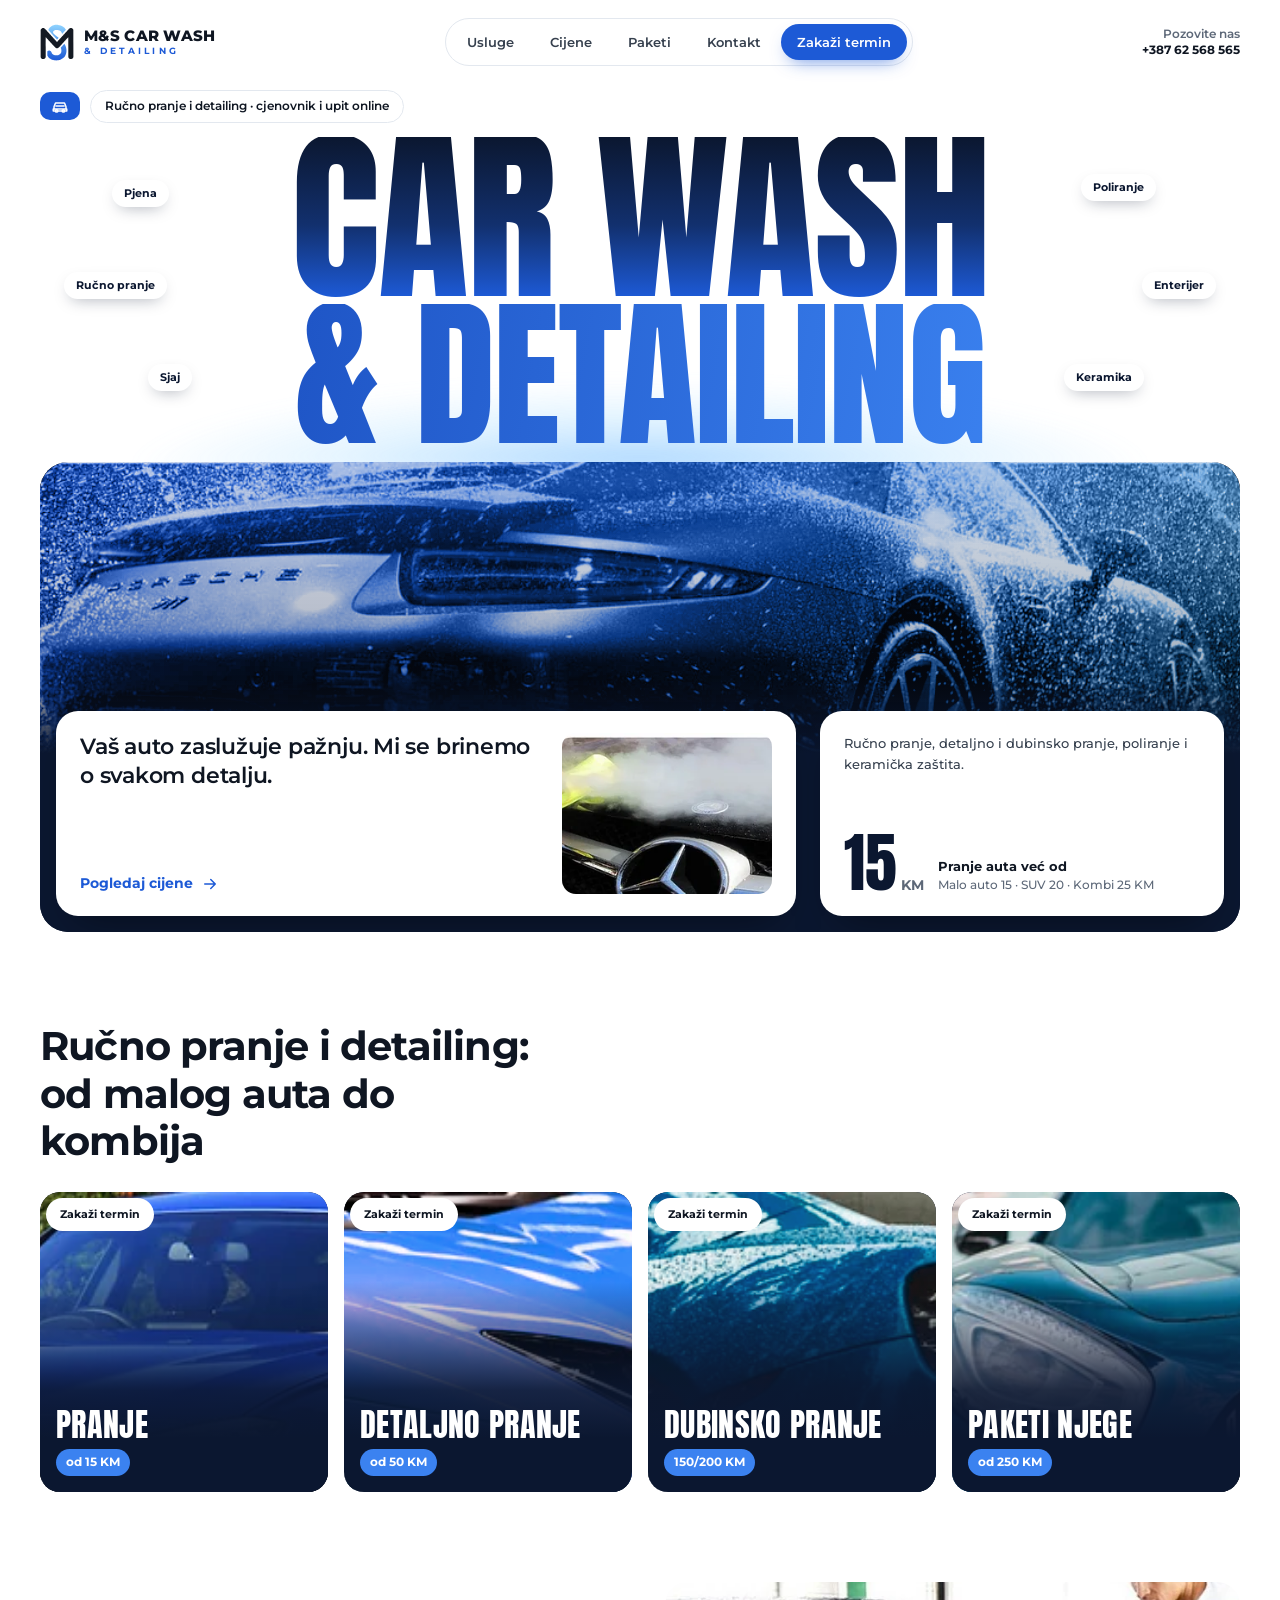
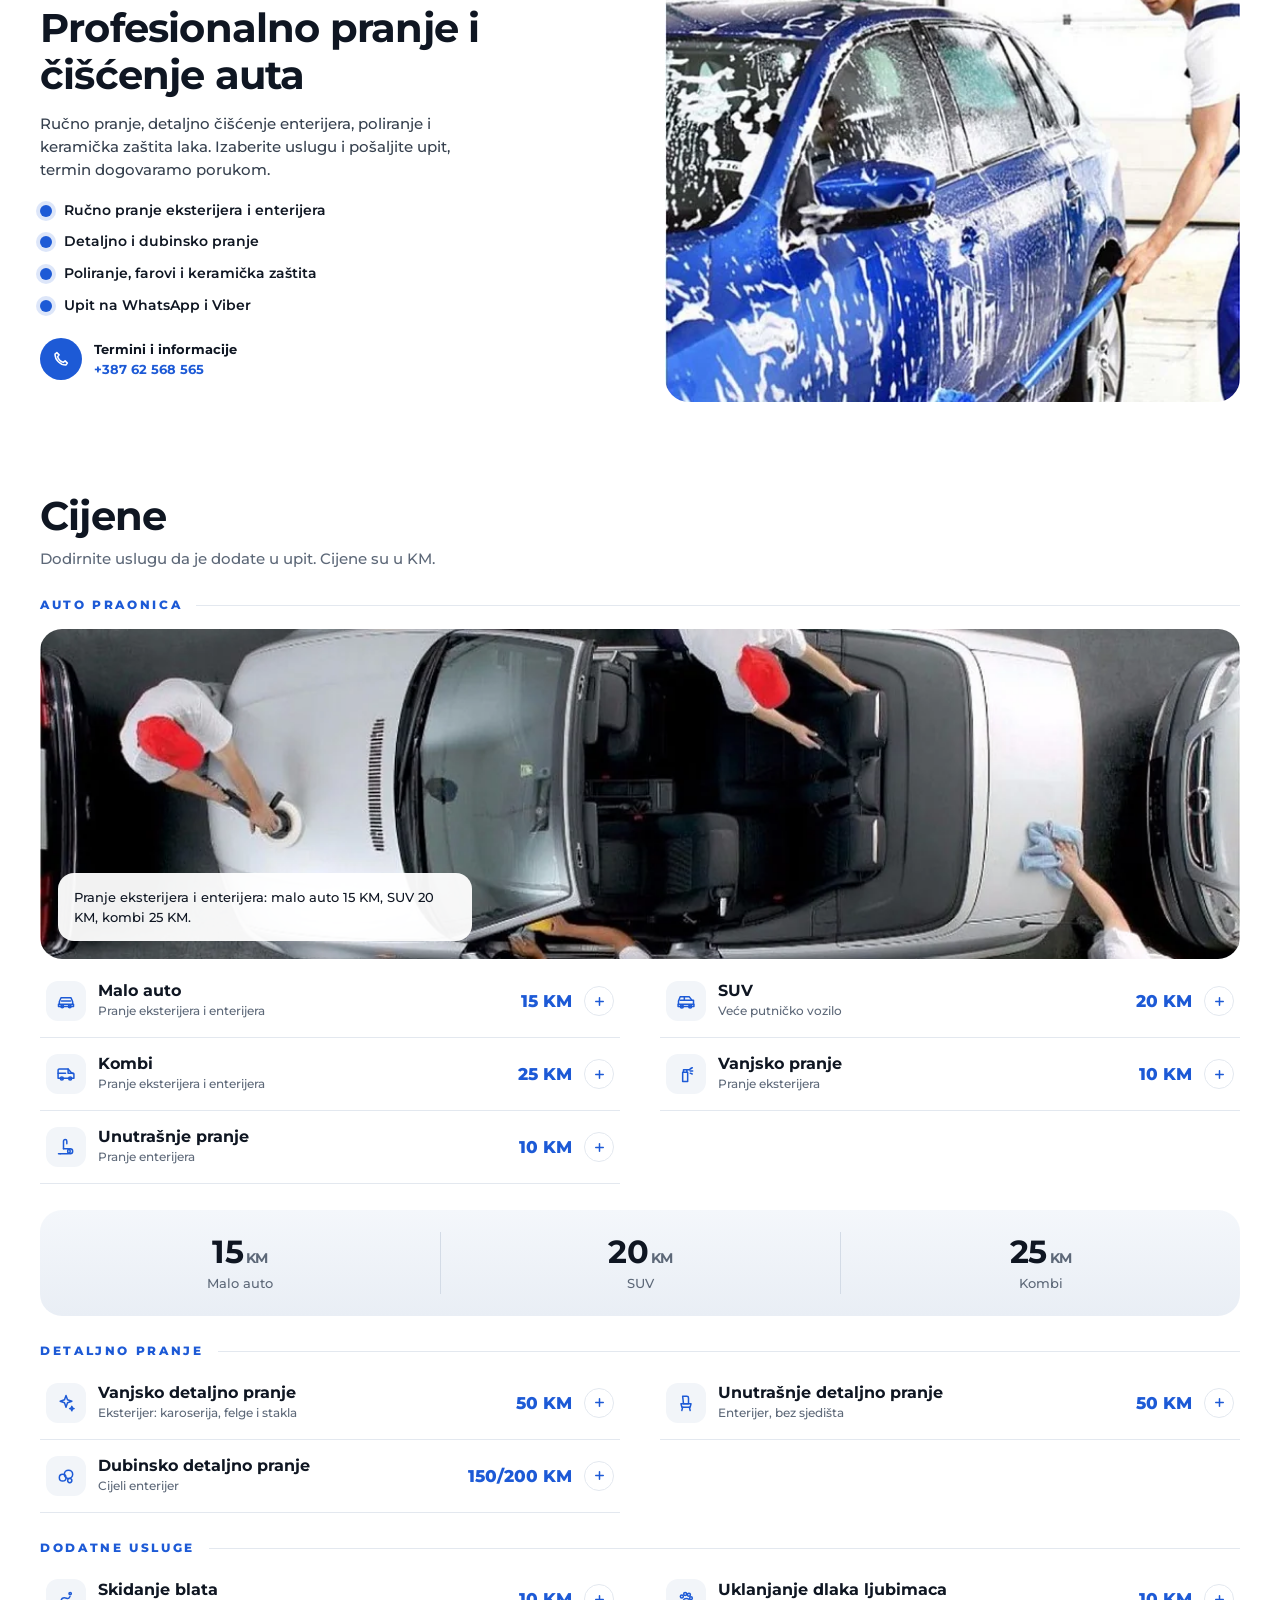
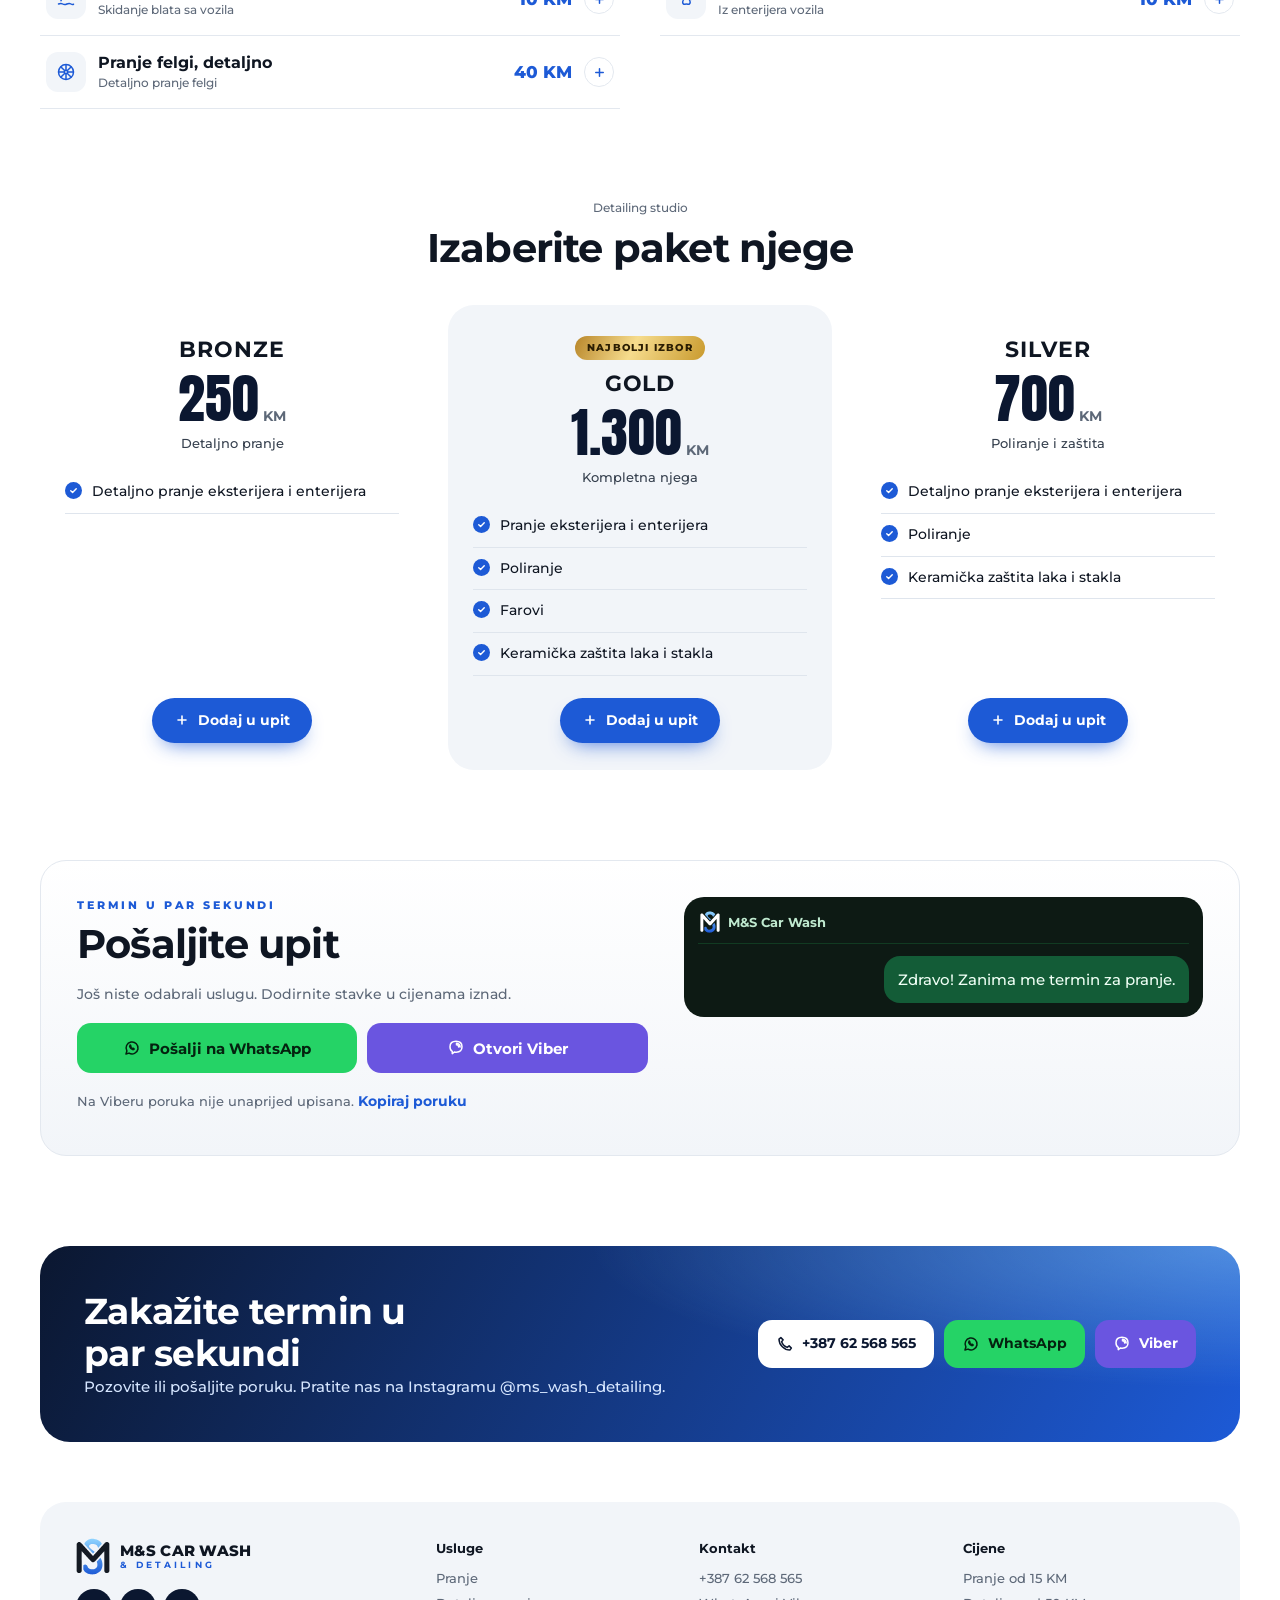
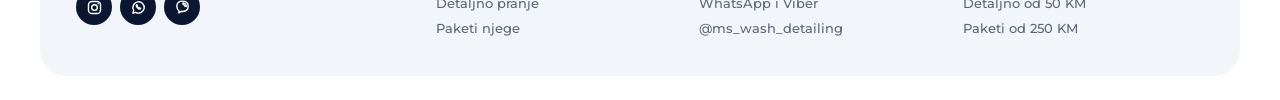
==== commit ce6b0015: "Bez 'pranje od 10 KM': Instagram objave, story i stranica" ====
--- a/index.html
+++ b/index.html
@@ -4,13 +4,13 @@
 <meta charset="utf-8">
 <meta name="viewport" content="width=device-width, initial-scale=1, viewport-fit=cover">
 <title>M&amp;S Car Wash &amp; Detailing · Pranje, poliranje i keramička zaštita</title>
-<meta name="description" content="M&amp;S Car Wash &amp; Detailing: pranje od 10 KM, detaljno i dubinsko pranje, poliranje i keramička zaštita. Cjenovnik i upit za termin na WhatsApp i Viber.">
+<meta name="description" content="M&amp;S Car Wash &amp; Detailing u Travniku: ručno pranje, detaljno i dubinsko pranje, poliranje i keramička zaštita. Cjenovnik i upit za termin na WhatsApp i Viber.">
 <meta name="theme-color" content="#ffffff">
 <link rel="icon" href="assets/img/favicon.svg" type="image/svg+xml">
 <link rel="apple-touch-icon" href="assets/img/apple-touch-icon.png">
 <meta property="og:type" content="website">
 <meta property="og:title" content="M&amp;S Car Wash &amp; Detailing">
-<meta property="og:description" content="Pranje od 10 KM, detaljno pranje, poliranje i keramička zaštita. Cjenovnik i upit za termin.">
+<meta property="og:description" content="Ručno pranje, detaljno pranje, poliranje i keramička zaštita. Cjenovnik i upit za termin.">
 <link rel="canonical" href="https://mscarwashdetailing.com/">
 <meta property="og:url" content="https://mscarwashdetailing.com/">
 <meta property="og:locale" content="bs_BA">
@@ -82,13 +82,13 @@
     <span class="ph-logo" aria-hidden="true"><img src="assets/img/logo-dark.svg" alt="" width="120" height="131"><i class="ph-shine"></i></span>
     <div class="hc hc1"><div><p class="hc-t">Vaš auto zaslužuje pažnju. Mi se brinemo o svakom detalju.</p><a href="#cijene">Pogledaj cijene <svg><use href="#i-arrow"/></svg></a></div><img src="assets/img/foto/merc.webp" alt="" width="279" height="194" loading="lazy"></div>
     <div class="hc hc2"><p>Ručno pranje, detaljno i dubinsko pranje, poliranje i keramička zaštita.</p>
-      <div class="big"><b>10<small>KM</small></b><span><strong>Cijene već od</strong>Malo auto 15 · SUV 20 · Kombi 25 KM</span></div></div>
+      <div class="big"><b>15<small>KM</small></b><span><strong>Pranje auta već od</strong>Malo auto 15 · SUV 20 · Kombi 25 KM</span></div></div>
   </div>
 
   <section class="sec rv" id="usluge" aria-labelledby="usluge-h">
     <h2 id="usluge-h">Ručno pranje i detailing: od malog auta do kombija</h2>
     <ul class="cards" role="list">
-      <li><a class="card" href="#cijene"><img src="assets/img/foto/c1.webp" alt="" loading="lazy"><span class="bn">Zakaži termin</span><span class="ct"><b>Pranje</b><span>od 10 KM</span></span></a></li>
+      <li><a class="card" href="#cijene"><img src="assets/img/foto/c1.webp" alt="" loading="lazy"><span class="bn">Zakaži termin</span><span class="ct"><b>Pranje</b><span>od 15 KM</span></span></a></li>
       <li><a class="card" href="#detaljno"><img class="hue1" src="assets/img/foto/c2.webp" alt="" loading="lazy"><span class="bn">Zakaži termin</span><span class="ct"><b>Detaljno pranje</b><span>od 50 KM</span></span></a></li>
       <li><a class="card" href="#detaljno"><img class="hue2" src="assets/img/foto/c3.webp" alt="" loading="lazy"><span class="bn">Zakaži termin</span><span class="ct"><b>Dubinsko pranje</b><span>150/200 KM</span></span></a></li>
       <li><a class="card" href="#paketi"><img src="assets/img/foto/c4.webp" alt="" loading="lazy"><span class="bn">Zakaži termin</span><span class="ct"><b>Paketi njege</b><span>od 250 KM</span></span></a></li>
@@ -169,7 +169,7 @@
     <p class="soc"><a href="https://www.instagram.com/ms_wash_detailing/" target="_blank" rel="noopener" aria-label="Instagram"><svg><use href="#i-ig"/></svg></a><a href="https://wa.me/38762568565" target="_blank" rel="noopener" aria-label="WhatsApp"><svg><use href="#i-wa"/></svg></a><a href="viber://chat?number=%2B38762568565" aria-label="Viber"><svg><use href="#i-vb"/></svg></a></p></div>
   <div><h3 class="fh">Usluge</h3><p><a href="#cijene">Pranje</a><br><a href="#detaljno">Detaljno pranje</a><br><a href="#paketi">Paketi njege</a></p></div>
   <div><h3 class="fh">Kontakt</h3><p><a href="tel:+38762568565">+387 62 568 565</a><br>WhatsApp i Viber<br><a href="https://www.instagram.com/ms_wash_detailing/" target="_blank" rel="noopener">@ms_wash_detailing</a></p></div>
-  <div><h3 class="fh">Cijene</h3><p>Pranje od 10 KM<br>Detaljno od 50 KM<br>Paketi od 250 KM</p></div>
+  <div><h3 class="fh">Cijene</h3><p>Pranje od 15 KM<br>Detaljno od 50 KM<br>Paketi od 250 KM</p></div>
 </footer>
 
 <nav class="dock" aria-label="Brzi kontakt">
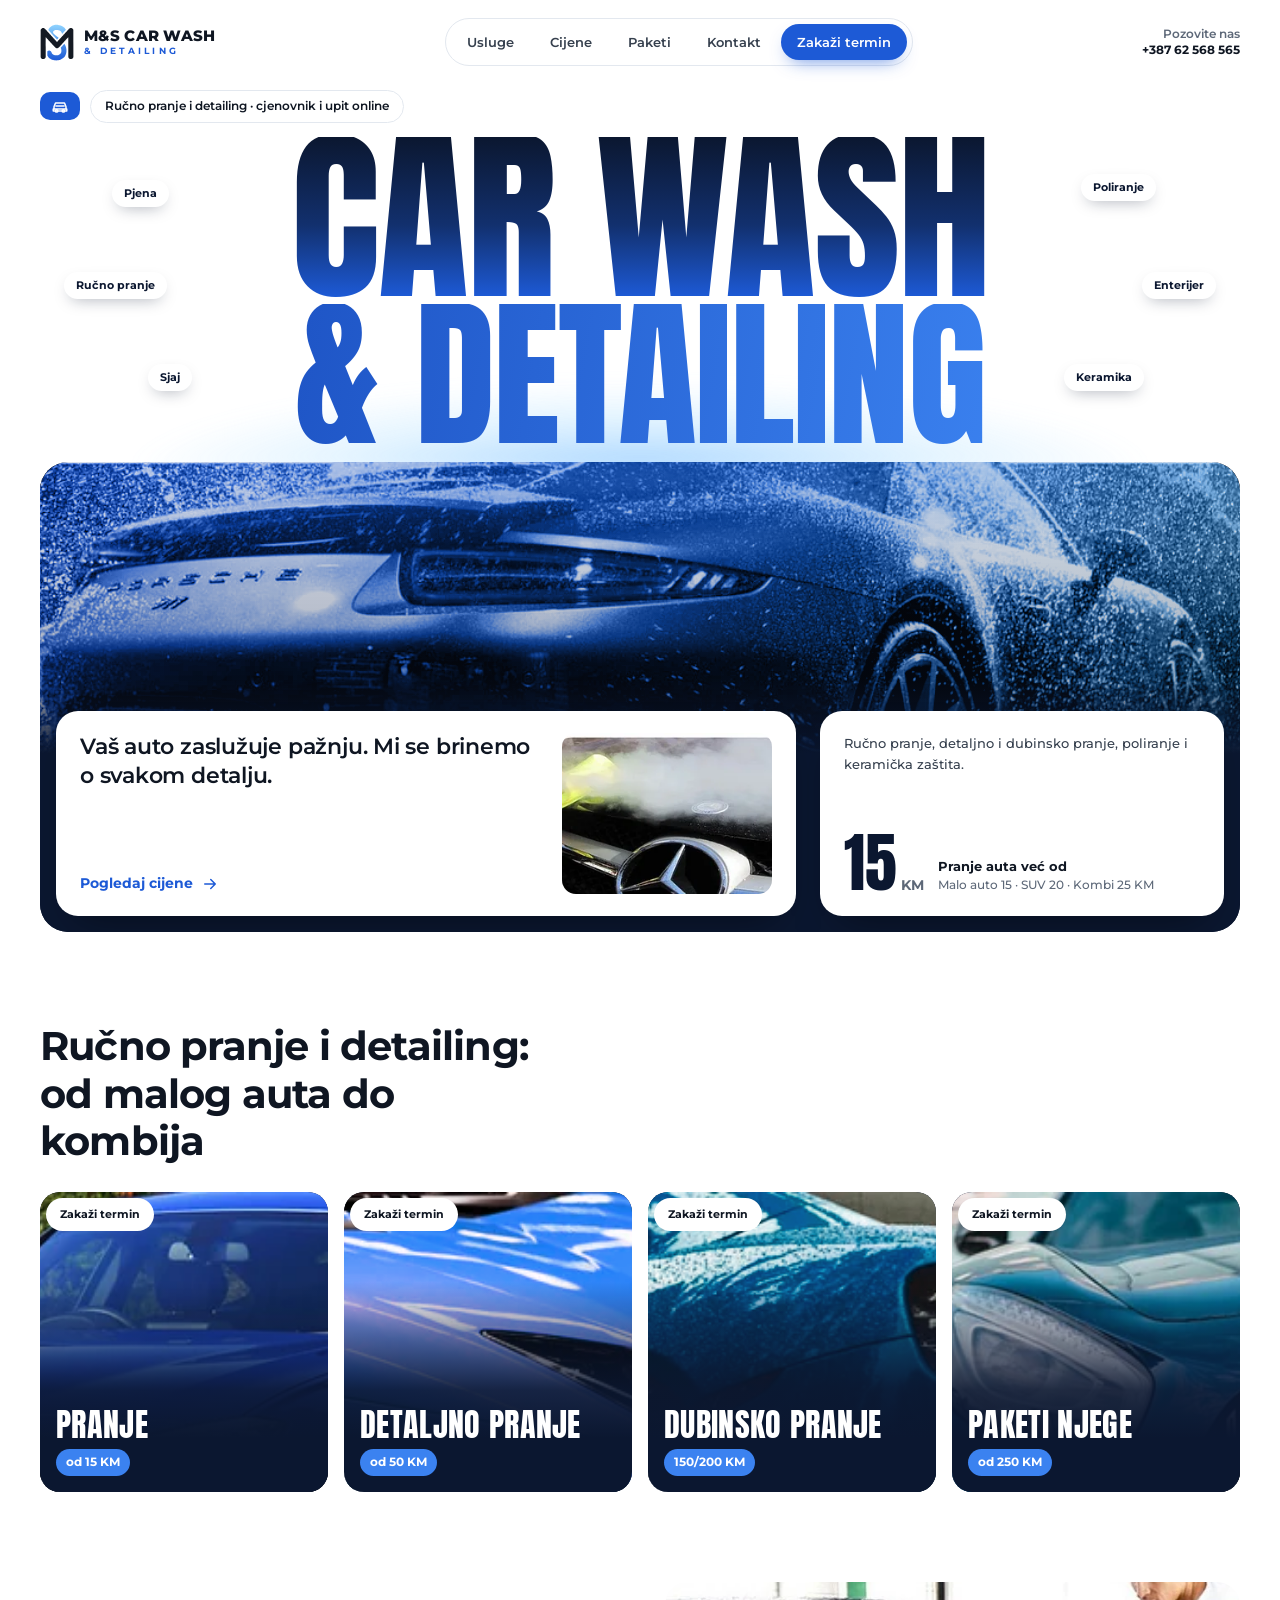
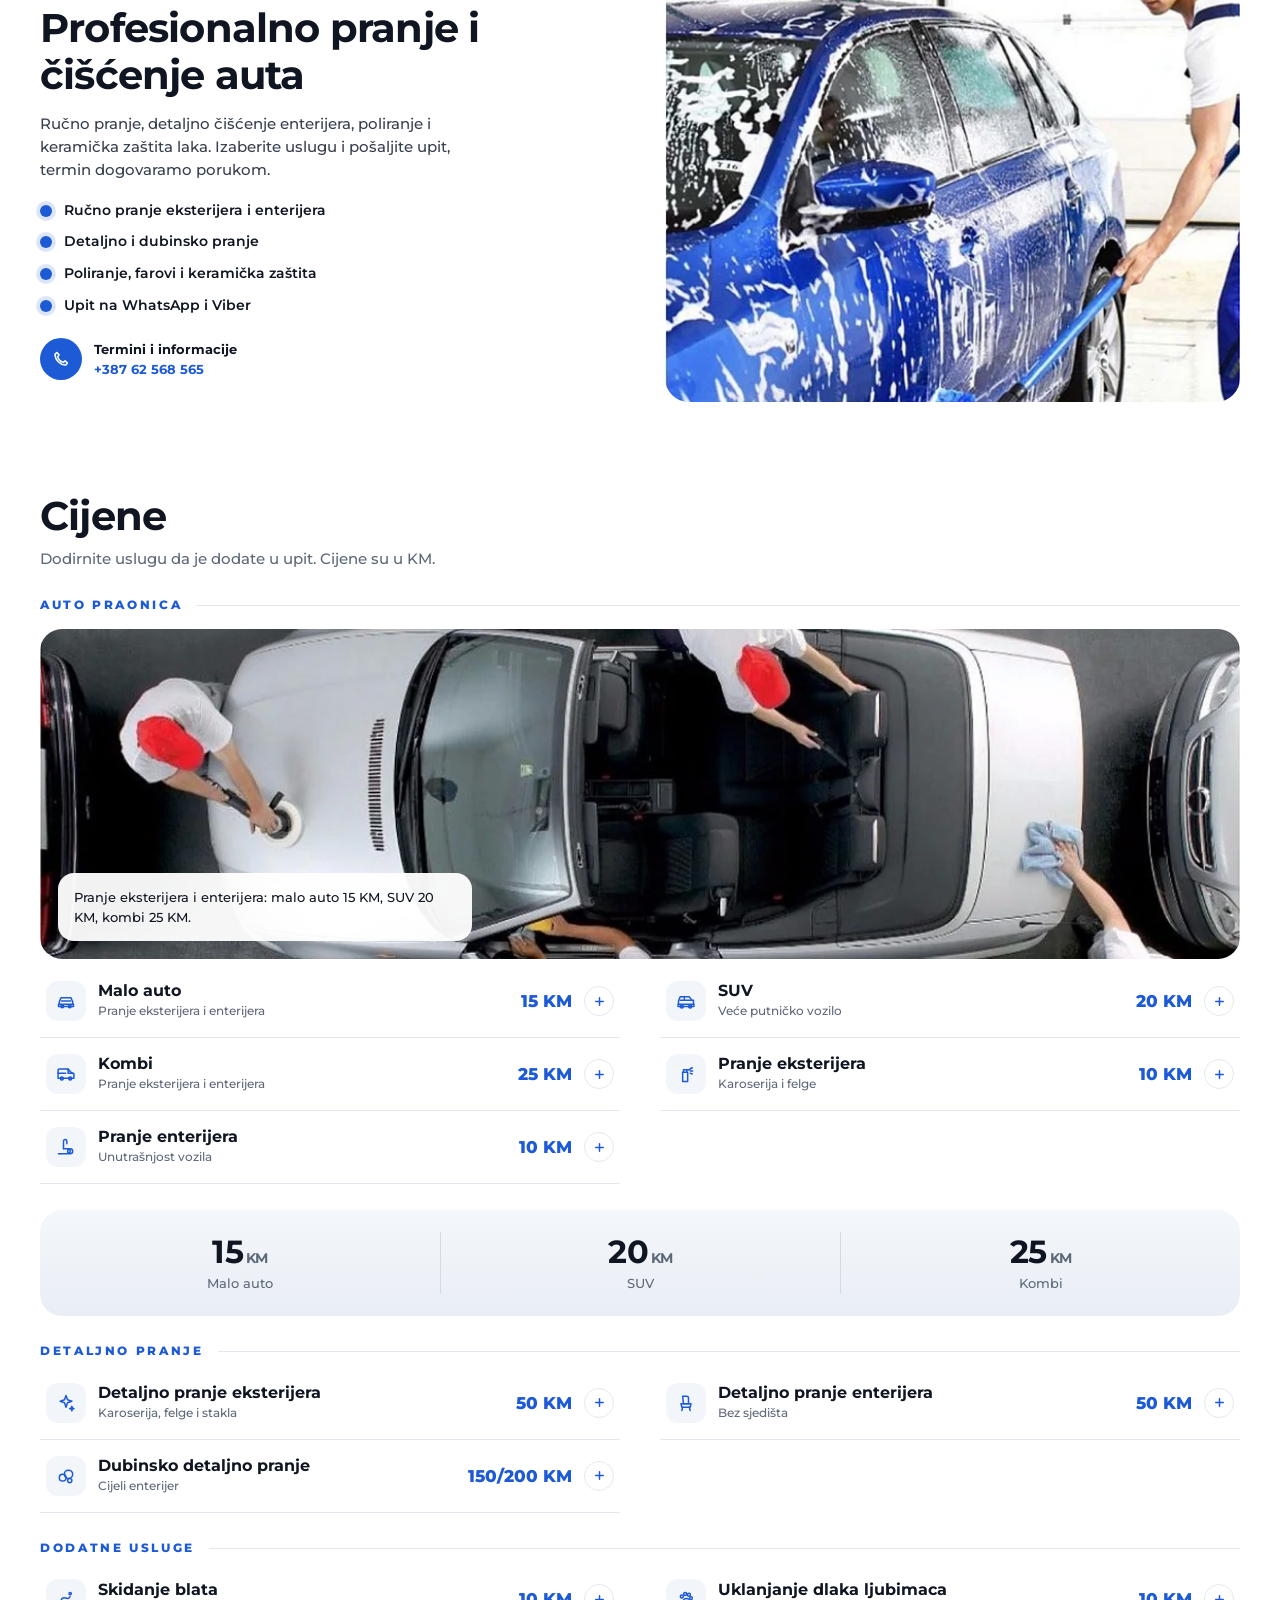
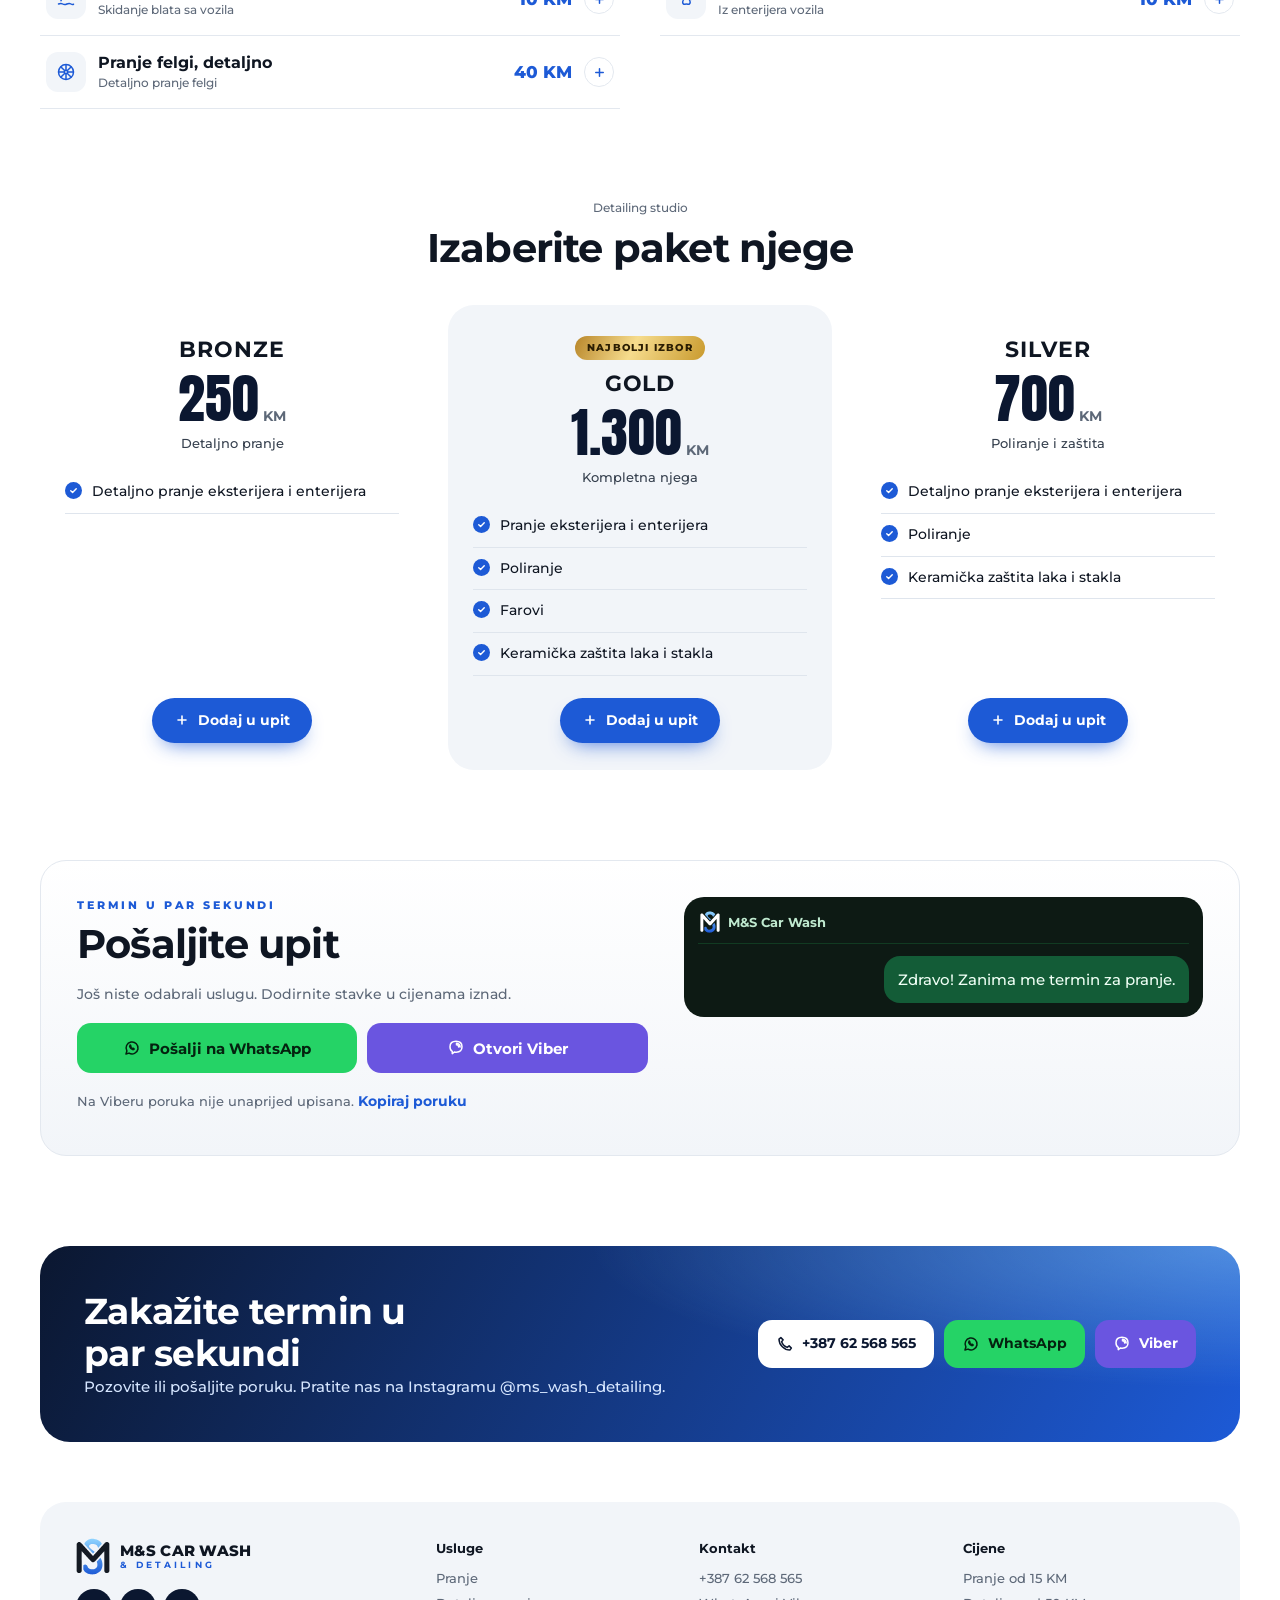
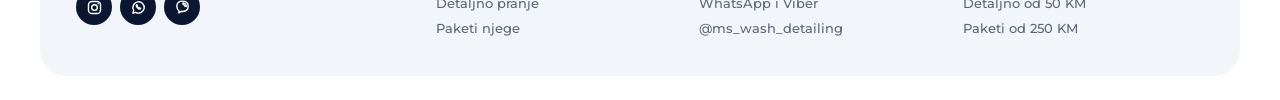
==== commit e5de7ff9: "Stranica: pranje eksterijera i enterijera umjesto vanjsko i unutrašnje" ====
--- a/index.html
+++ b/index.html
@@ -115,16 +115,16 @@
         <li><button type="button" class="row" data-s="Pranje, malo auto (15 KM)"><span class="ic"><svg><use href="#i-car"/></svg></span><span class="nm"><b>Malo auto</b><small>Pranje eksterijera i enterijera</small></span><em>15 KM</em><span class="add"><svg><use href="#i-plus"/></svg></span></button></li>
         <li><button type="button" class="row" data-s="Pranje, SUV (20 KM)"><span class="ic"><svg><use href="#i-suv"/></svg></span><span class="nm"><b>SUV</b><small>Veće putničko vozilo</small></span><em>20 KM</em><span class="add"><svg><use href="#i-plus"/></svg></span></button></li>
         <li><button type="button" class="row" data-s="Pranje, kombi (25 KM)"><span class="ic"><svg><use href="#i-van"/></svg></span><span class="nm"><b>Kombi</b><small>Pranje eksterijera i enterijera</small></span><em>25 KM</em><span class="add"><svg><use href="#i-plus"/></svg></span></button></li>
-        <li><button type="button" class="row" data-s="Vanjsko pranje (10 KM)"><span class="ic"><svg><use href="#i-spray"/></svg></span><span class="nm"><b>Vanjsko pranje</b><small>Pranje eksterijera</small></span><em>10 KM</em><span class="add"><svg><use href="#i-plus"/></svg></span></button></li>
-        <li><button type="button" class="row" data-s="Unutrašnje pranje (10 KM)"><span class="ic"><svg><use href="#i-vac"/></svg></span><span class="nm"><b>Unutrašnje pranje</b><small>Pranje enterijera</small></span><em>10 KM</em><span class="add"><svg><use href="#i-plus"/></svg></span></button></li>
+        <li><button type="button" class="row" data-s="Pranje eksterijera (10 KM)"><span class="ic"><svg><use href="#i-spray"/></svg></span><span class="nm"><b>Pranje eksterijera</b><small>Karoserija i felge</small></span><em>10 KM</em><span class="add"><svg><use href="#i-plus"/></svg></span></button></li>
+        <li><button type="button" class="row" data-s="Pranje enterijera (10 KM)"><span class="ic"><svg><use href="#i-vac"/></svg></span><span class="nm"><b>Pranje enterijera</b><small>Unutrašnjost vozila</small></span><em>10 KM</em><span class="add"><svg><use href="#i-plus"/></svg></span></button></li>
       </ul>
     </div>
     <div class="strip"><div><b>15<small>KM</small></b><span>Malo auto</span></div><div><b>20<small>KM</small></b><span>SUV</span></div><div><b>25<small>KM</small></b><span>Kombi</span></div></div>
     <div class="grp" id="detaljno">
       <h3><span>Detaljno pranje</span></h3>
       <ul class="rows" role="list">
-        <li><button type="button" class="row" data-s="Vanjsko detaljno pranje (50 KM)"><span class="ic"><svg><use href="#i-shine"/></svg></span><span class="nm"><b>Vanjsko detaljno pranje</b><small>Eksterijer: karoserija, felge i stakla</small></span><em>50 KM</em><span class="add"><svg><use href="#i-plus"/></svg></span></button></li>
-        <li><button type="button" class="row" data-s="Unutrašnje detaljno pranje bez sjedišta (50 KM)"><span class="ic"><svg><use href="#i-seat"/></svg></span><span class="nm"><b>Unutrašnje detaljno pranje</b><small>Enterijer, bez sjedišta</small></span><em>50 KM</em><span class="add"><svg><use href="#i-plus"/></svg></span></button></li>
+        <li><button type="button" class="row" data-s="Detaljno pranje eksterijera (50 KM)"><span class="ic"><svg><use href="#i-shine"/></svg></span><span class="nm"><b>Detaljno pranje eksterijera</b><small>Karoserija, felge i stakla</small></span><em>50 KM</em><span class="add"><svg><use href="#i-plus"/></svg></span></button></li>
+        <li><button type="button" class="row" data-s="Detaljno pranje enterijera bez sjedišta (50 KM)"><span class="ic"><svg><use href="#i-seat"/></svg></span><span class="nm"><b>Detaljno pranje enterijera</b><small>Bez sjedišta</small></span><em>50 KM</em><span class="add"><svg><use href="#i-plus"/></svg></span></button></li>
         <li><button type="button" class="row" data-s="Dubinsko detaljno pranje enterijera (150/200 KM)"><span class="ic"><svg><use href="#i-foam"/></svg></span><span class="nm"><b>Dubinsko detaljno pranje</b><small>Cijeli enterijer</small></span><em>150/200 KM</em><span class="add"><svg><use href="#i-plus"/></svg></span></button></li>
       </ul>
     </div>
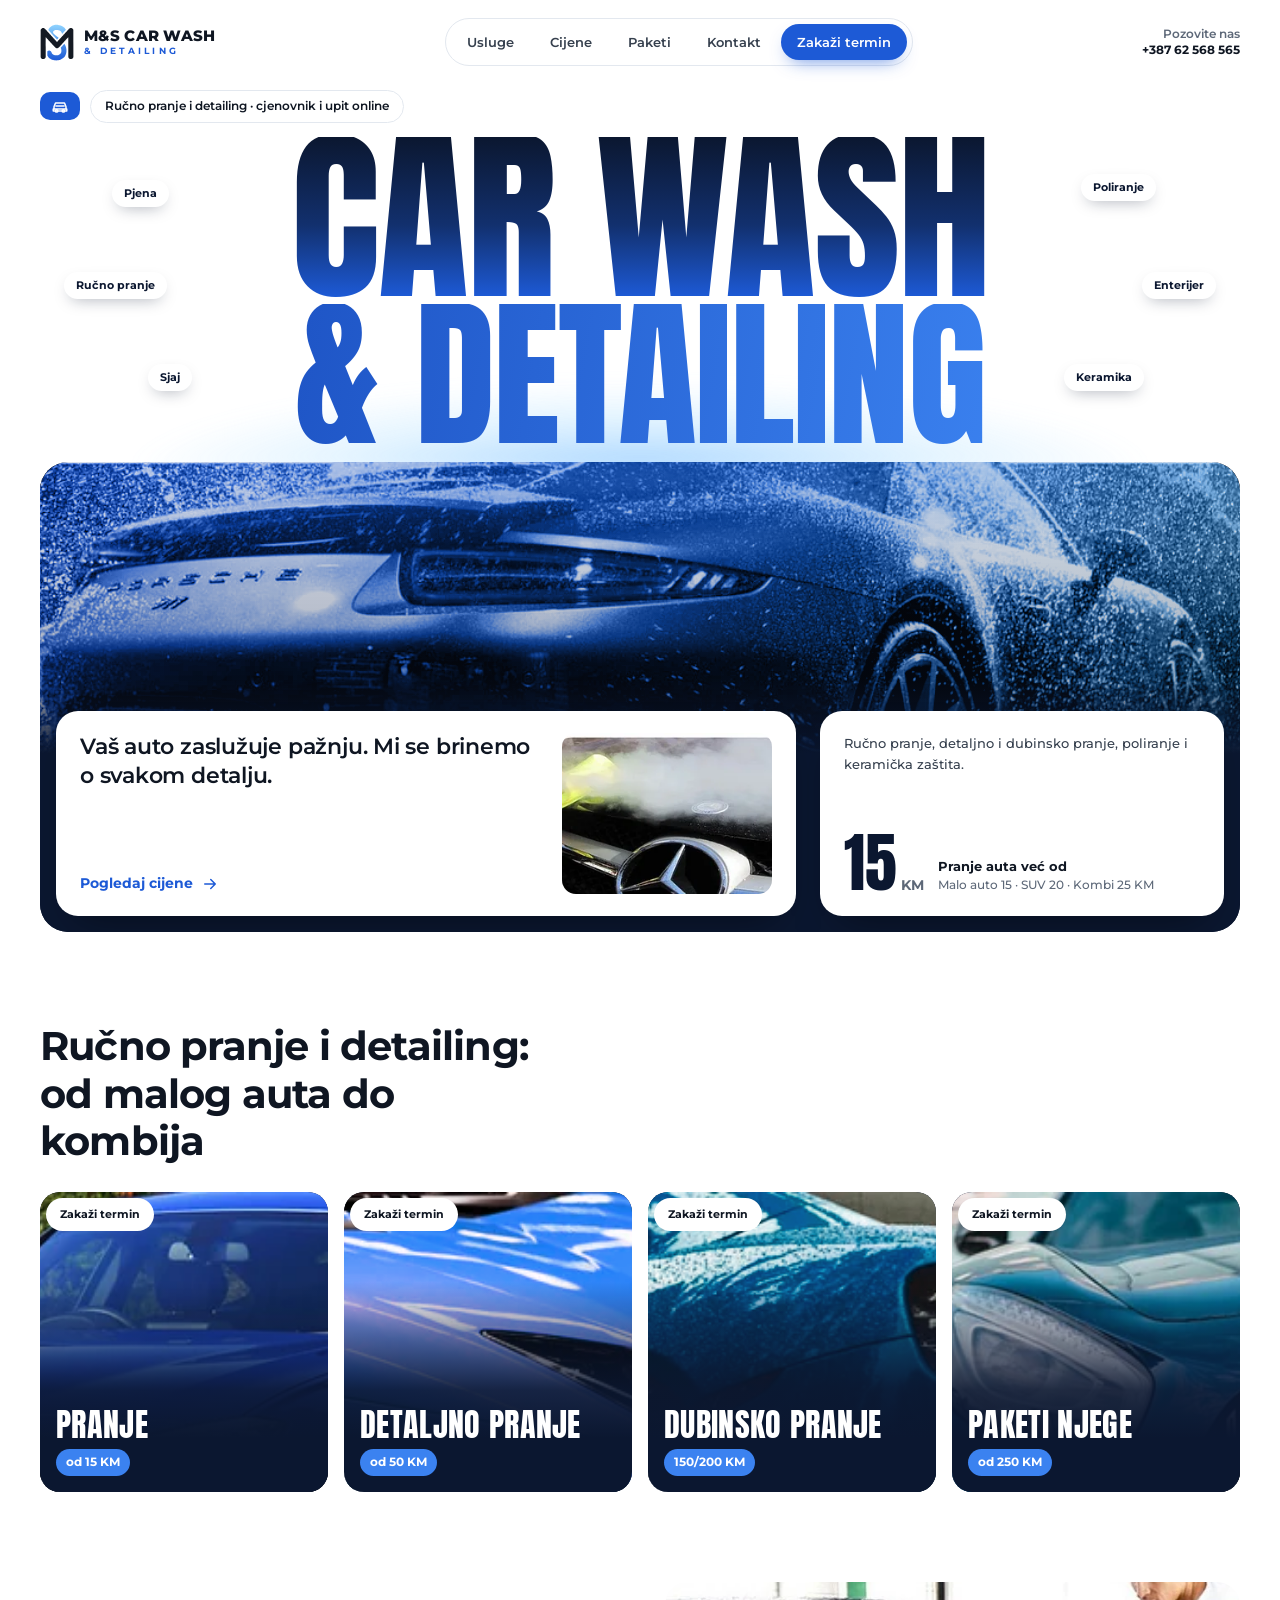
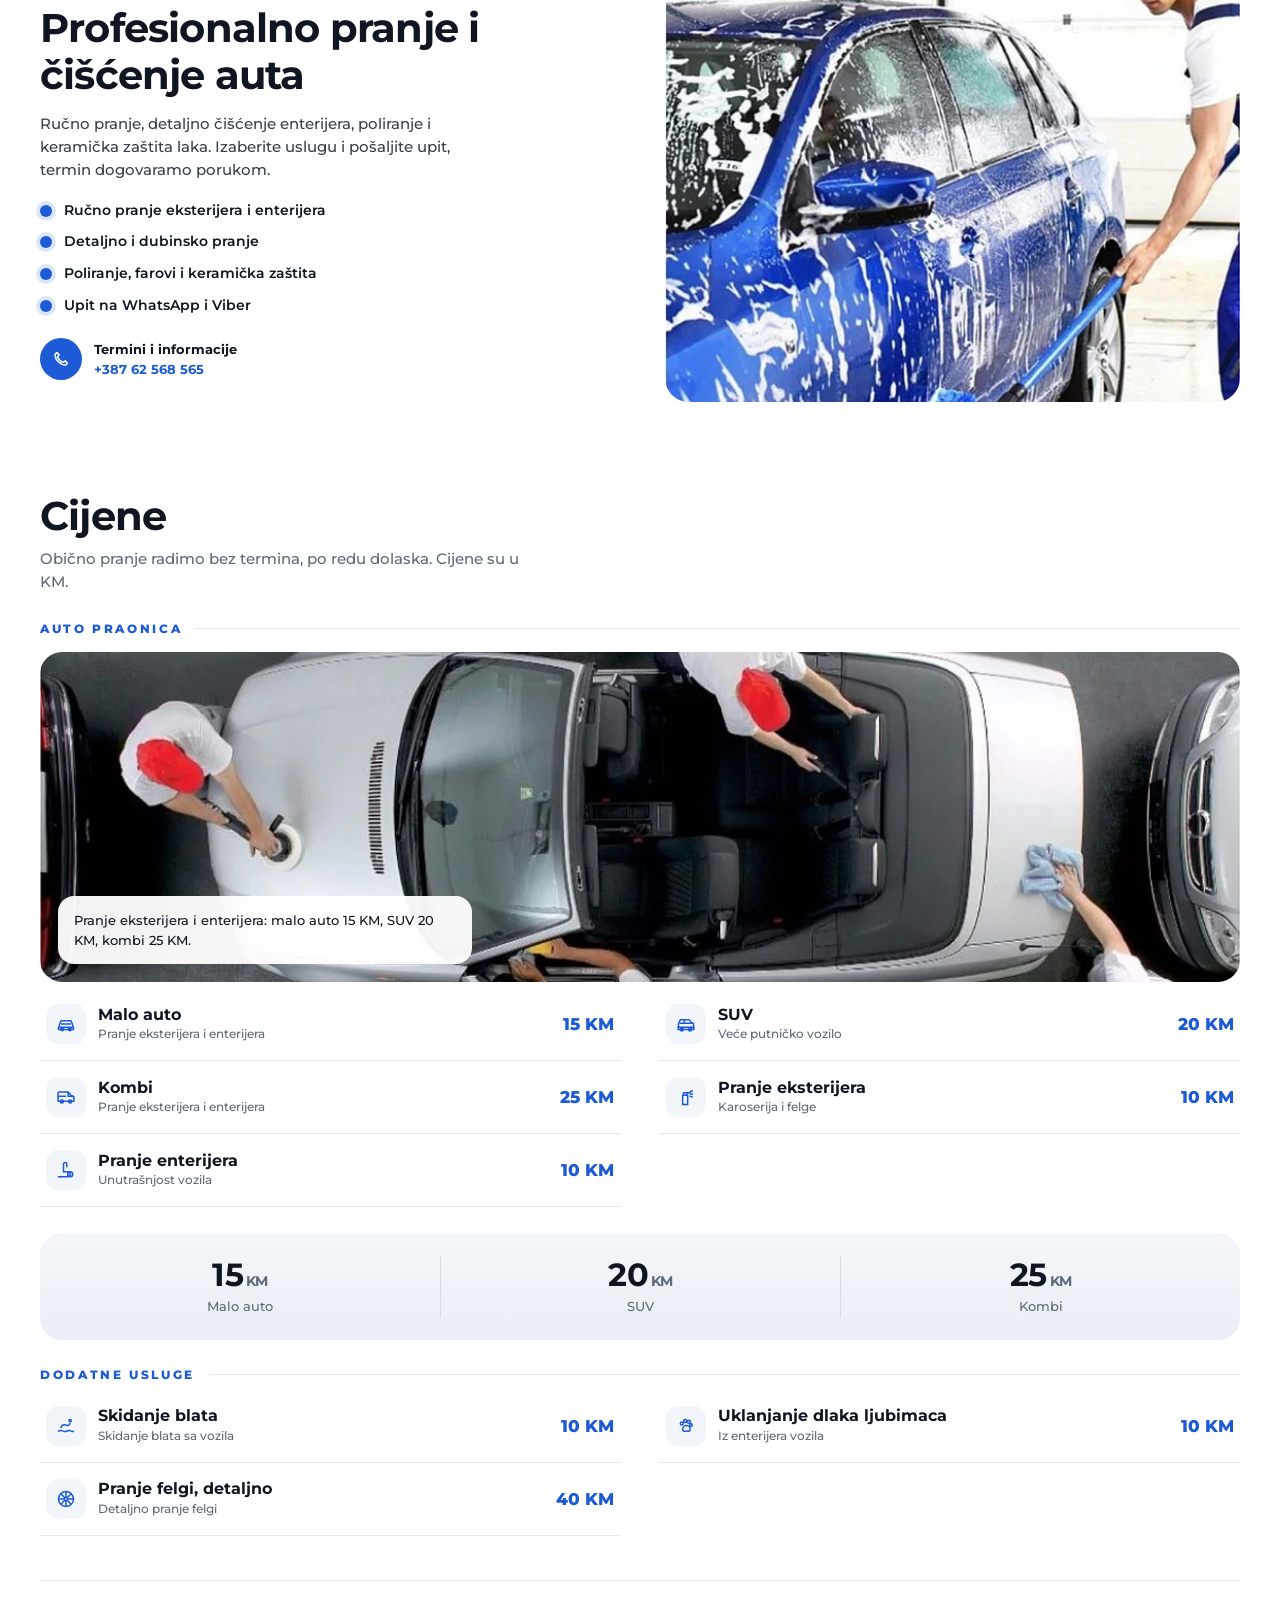
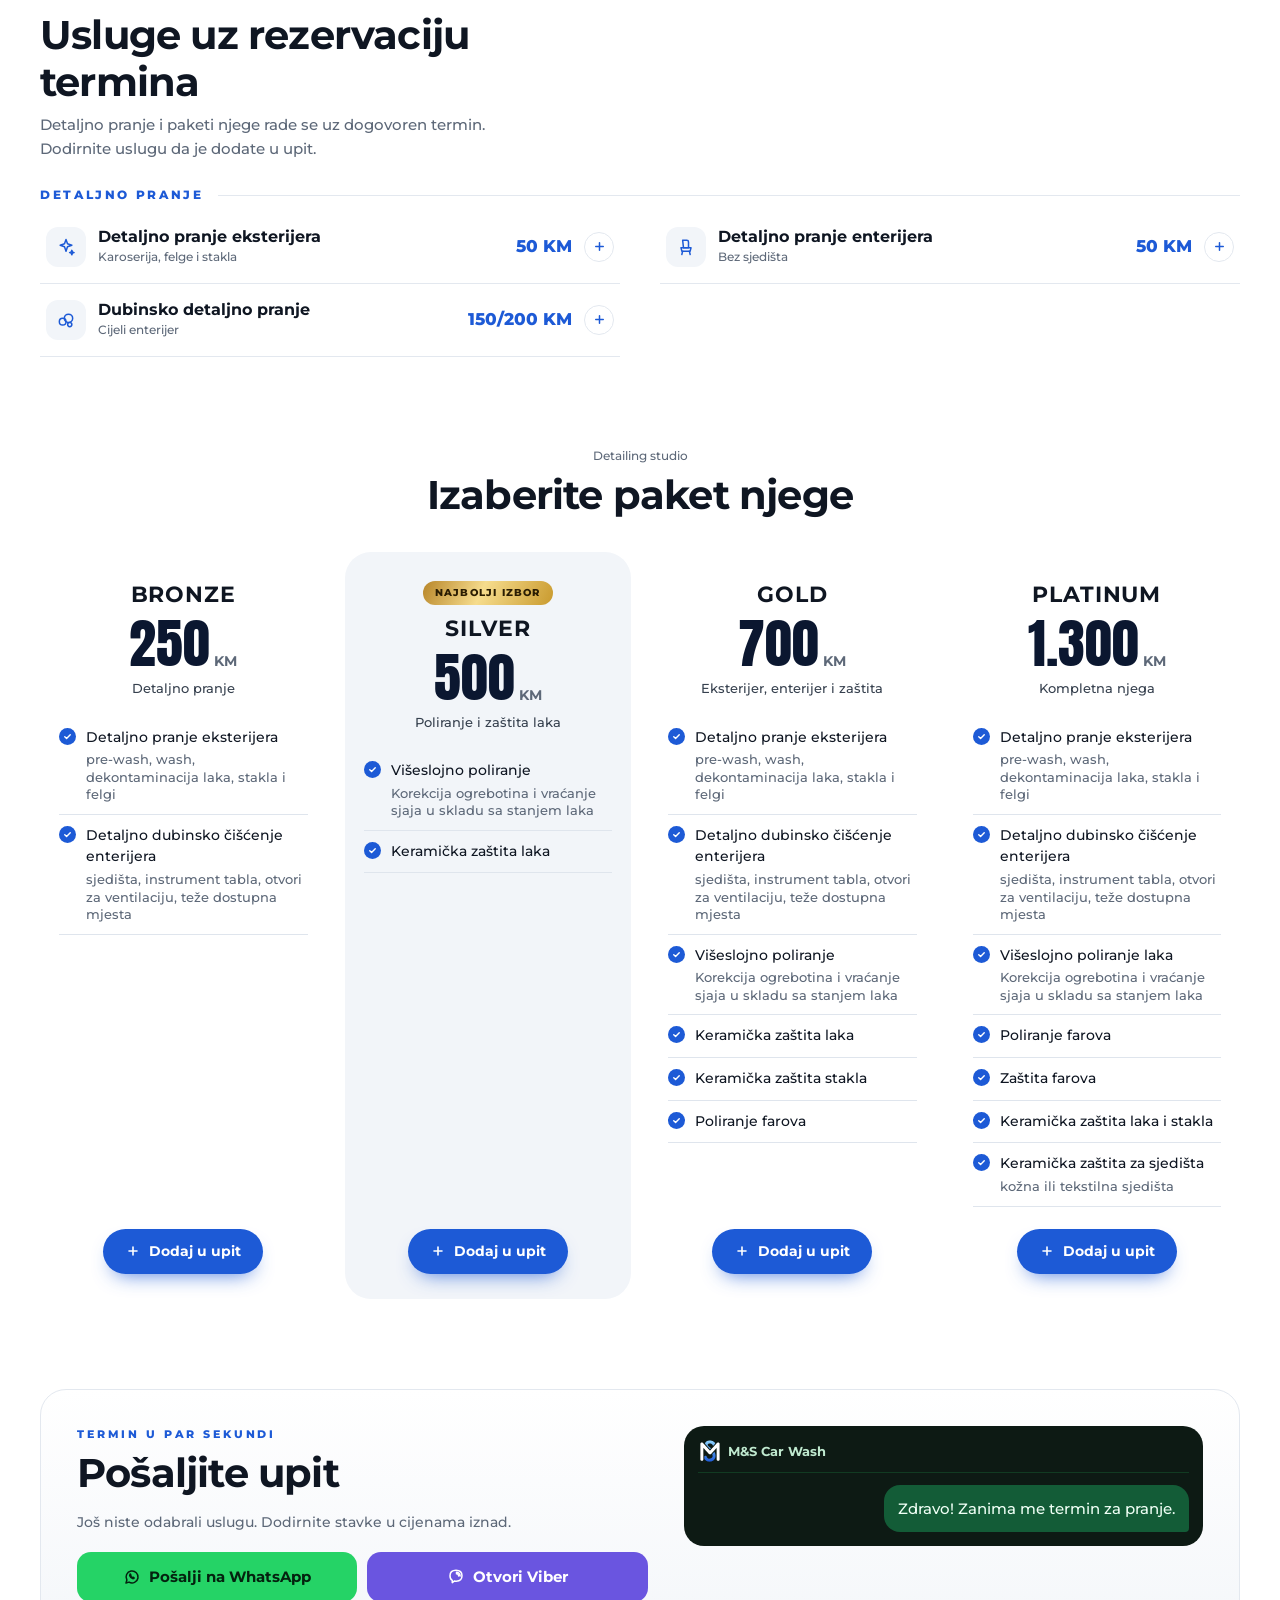
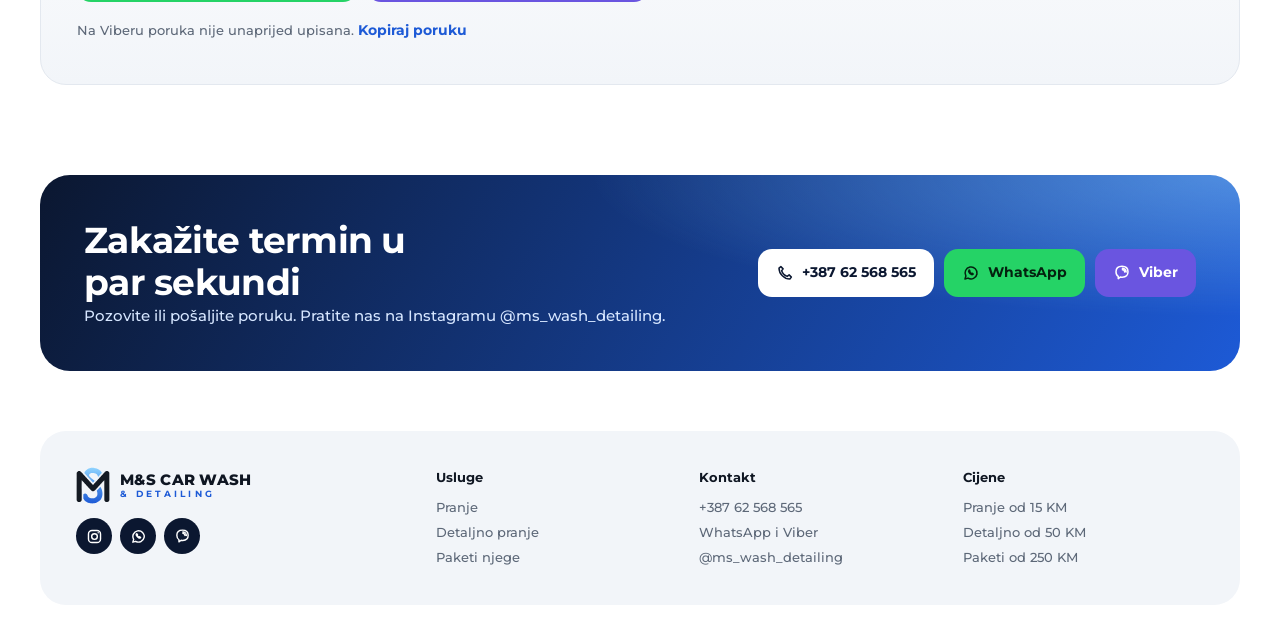
==== commit 945ad28b: "Paketi Bronze, Silver, Gold i Platinum sa novim cijenama; obična pranja i dodatne usluge bez upita; " ====
--- a/index.html
+++ b/index.html
@@ -107,19 +107,31 @@
 
   <section class="sec rv" id="cijene" aria-labelledby="cijene-h">
     <h2 id="cijene-h">Cijene</h2>
-    <p class="sub">Dodirnite uslugu da je dodate u upit. Cijene su u KM.</p>
+    <p class="sub">Obično pranje radimo bez termina, po redu dolaska. Cijene su u KM.</p>
     <div class="grp">
       <h3><span>Auto praonica</span></h3>
       <div class="im"><img src="assets/img/foto/top.webp" alt="Pranje i čišćenje auta odozgo" width="1133" height="476" loading="lazy"><p>Pranje eksterijera i enterijera: malo auto 15 KM, SUV 20 KM, kombi 25 KM.</p></div>
       <ul class="rows" role="list">
-        <li><button type="button" class="row" data-s="Pranje, malo auto (15 KM)"><span class="ic"><svg><use href="#i-car"/></svg></span><span class="nm"><b>Malo auto</b><small>Pranje eksterijera i enterijera</small></span><em>15 KM</em><span class="add"><svg><use href="#i-plus"/></svg></span></button></li>
-        <li><button type="button" class="row" data-s="Pranje, SUV (20 KM)"><span class="ic"><svg><use href="#i-suv"/></svg></span><span class="nm"><b>SUV</b><small>Veće putničko vozilo</small></span><em>20 KM</em><span class="add"><svg><use href="#i-plus"/></svg></span></button></li>
-        <li><button type="button" class="row" data-s="Pranje, kombi (25 KM)"><span class="ic"><svg><use href="#i-van"/></svg></span><span class="nm"><b>Kombi</b><small>Pranje eksterijera i enterijera</small></span><em>25 KM</em><span class="add"><svg><use href="#i-plus"/></svg></span></button></li>
-        <li><button type="button" class="row" data-s="Pranje eksterijera (10 KM)"><span class="ic"><svg><use href="#i-spray"/></svg></span><span class="nm"><b>Pranje eksterijera</b><small>Karoserija i felge</small></span><em>10 KM</em><span class="add"><svg><use href="#i-plus"/></svg></span></button></li>
-        <li><button type="button" class="row" data-s="Pranje enterijera (10 KM)"><span class="ic"><svg><use href="#i-vac"/></svg></span><span class="nm"><b>Pranje enterijera</b><small>Unutrašnjost vozila</small></span><em>10 KM</em><span class="add"><svg><use href="#i-plus"/></svg></span></button></li>
+        <li><div class="row st"><span class="ic"><svg><use href="#i-car"/></svg></span><span class="nm"><b>Malo auto</b><small>Pranje eksterijera i enterijera</small></span><em>15 KM</em></div></li>
+        <li><div class="row st"><span class="ic"><svg><use href="#i-suv"/></svg></span><span class="nm"><b>SUV</b><small>Veće putničko vozilo</small></span><em>20 KM</em></div></li>
+        <li><div class="row st"><span class="ic"><svg><use href="#i-van"/></svg></span><span class="nm"><b>Kombi</b><small>Pranje eksterijera i enterijera</small></span><em>25 KM</em></div></li>
+        <li><div class="row st"><span class="ic"><svg><use href="#i-spray"/></svg></span><span class="nm"><b>Pranje eksterijera</b><small>Karoserija i felge</small></span><em>10 KM</em></div></li>
+        <li><div class="row st"><span class="ic"><svg><use href="#i-vac"/></svg></span><span class="nm"><b>Pranje enterijera</b><small>Unutrašnjost vozila</small></span><em>10 KM</em></div></li>
       </ul>
     </div>
     <div class="strip"><div><b>15<small>KM</small></b><span>Malo auto</span></div><div><b>20<small>KM</small></b><span>SUV</span></div><div><b>25<small>KM</small></b><span>Kombi</span></div></div>
+    <div class="grp">
+      <h3><span>Dodatne usluge</span></h3>
+      <ul class="rows" role="list">
+        <li><div class="row st"><span class="ic"><svg><use href="#i-mud"/></svg></span><span class="nm"><b>Skidanje blata</b><small>Skidanje blata sa vozila</small></span><em>10 KM</em></div></li>
+        <li><div class="row st"><span class="ic"><svg><use href="#i-paw"/></svg></span><span class="nm"><b>Uklanjanje dlaka ljubimaca</b><small>Iz enterijera vozila</small></span><em>10 KM</em></div></li>
+        <li><div class="row st"><span class="ic"><svg><use href="#i-rim"/></svg></span><span class="nm"><b>Pranje felgi, detaljno</b><small>Detaljno pranje felgi</small></span><em>40 KM</em></div></li>
+      </ul>
+    </div>
+    <div class="rez" id="rezervacija">
+      <h2>Usluge uz rezervaciju termina</h2>
+      <p class="sub">Detaljno pranje i paketi njege rade se uz dogovoren termin. Dodirnite uslugu da je dodate u upit.</p>
+    </div>
     <div class="grp" id="detaljno">
       <h3><span>Detaljno pranje</span></h3>
       <ul class="rows" role="list">
@@ -128,22 +140,15 @@
         <li><button type="button" class="row" data-s="Dubinsko detaljno pranje enterijera (150/200 KM)"><span class="ic"><svg><use href="#i-foam"/></svg></span><span class="nm"><b>Dubinsko detaljno pranje</b><small>Cijeli enterijer</small></span><em>150/200 KM</em><span class="add"><svg><use href="#i-plus"/></svg></span></button></li>
       </ul>
     </div>
-    <div class="grp">
-      <h3><span>Dodatne usluge</span></h3>
-      <ul class="rows" role="list">
-        <li><button type="button" class="row" data-s="Skidanje blata (10 KM)"><span class="ic"><svg><use href="#i-mud"/></svg></span><span class="nm"><b>Skidanje blata</b><small>Skidanje blata sa vozila</small></span><em>10 KM</em><span class="add"><svg><use href="#i-plus"/></svg></span></button></li>
-        <li><button type="button" class="row" data-s="Uklanjanje dlaka ljubimaca (10 KM)"><span class="ic"><svg><use href="#i-paw"/></svg></span><span class="nm"><b>Uklanjanje dlaka ljubimaca</b><small>Iz enterijera vozila</small></span><em>10 KM</em><span class="add"><svg><use href="#i-plus"/></svg></span></button></li>
-        <li><button type="button" class="row" data-s="Detaljno pranje felgi (40 KM)"><span class="ic"><svg><use href="#i-rim"/></svg></span><span class="nm"><b>Pranje felgi, detaljno</b><small>Detaljno pranje felgi</small></span><em>40 KM</em><span class="add"><svg><use href="#i-plus"/></svg></span></button></li>
-      </ul>
-    </div>
   </section>
 
   <section class="sec rv" id="paketi" aria-labelledby="paketi-h">
     <div class="pk-h"><p>Detailing studio</p><h2 id="paketi-h">Izaberite paket njege</h2></div>
     <ul class="pk" role="list">
-      <li class="pkc"><h3>Bronze</h3><p class="pr">250<small>KM</small></p><p class="pd">Detaljno pranje</p><ul><li>Detaljno pranje eksterijera i enterijera</li></ul><button type="button" class="btn" data-s="Bronze paket (250 KM)"><svg><use href="#i-plus"/></svg>Dodaj u upit</button></li>
-      <li class="pkc mid"><span class="badge">Najbolji izbor</span><h3>Gold</h3><p class="pr">1.300<small>KM</small></p><p class="pd">Kompletna njega</p><ul><li>Pranje eksterijera i enterijera</li><li>Poliranje</li><li>Farovi</li><li>Keramička zaštita laka i stakla</li></ul><button type="button" class="btn" data-s="Gold paket (1.300 KM)"><svg><use href="#i-plus"/></svg>Dodaj u upit</button></li>
-      <li class="pkc"><h3>Silver</h3><p class="pr">700<small>KM</small></p><p class="pd">Poliranje i zaštita</p><ul><li>Detaljno pranje eksterijera i enterijera</li><li>Poliranje</li><li>Keramička zaštita laka i stakla</li></ul><button type="button" class="btn" data-s="Silver paket (700 KM)"><svg><use href="#i-plus"/></svg>Dodaj u upit</button></li>
+      <li class="pkc"><h3>Bronze</h3><p class="pr">250<small>KM</small></p><p class="pd">Detaljno pranje</p><ul><li><span class="tx">Detaljno pranje eksterijera <span class="nt">pre-wash, wash, dekontaminacija laka, stakla i felgi</span></span></li><li><span class="tx">Detaljno dubinsko čišćenje enterijera <span class="nt">sjedišta, instrument tabla, otvori za ventilaciju, teže dostupna mjesta</span></span></li></ul><button type="button" class="btn" data-s="Bronze paket (250 KM)"><svg><use href="#i-plus"/></svg>Dodaj u upit</button></li>
+      <li class="pkc mid"><span class="badge">Najbolji izbor</span><h3>Silver</h3><p class="pr">500<small>KM</small></p><p class="pd">Poliranje i zaštita laka</p><ul><li><span class="tx">Višeslojno poliranje <span class="nt">Korekcija ogrebotina i vraćanje sjaja u skladu sa stanjem laka</span></span></li><li><span class="tx">Keramička zaštita laka</span></li></ul><button type="button" class="btn" data-s="Silver paket (500 KM)"><svg><use href="#i-plus"/></svg>Dodaj u upit</button></li>
+      <li class="pkc"><h3>Gold</h3><p class="pr">700<small>KM</small></p><p class="pd">Eksterijer, enterijer i zaštita</p><ul><li><span class="tx">Detaljno pranje eksterijera <span class="nt">pre-wash, wash, dekontaminacija laka, stakla i felgi</span></span></li><li><span class="tx">Detaljno dubinsko čišćenje enterijera <span class="nt">sjedišta, instrument tabla, otvori za ventilaciju, teže dostupna mjesta</span></span></li><li><span class="tx">Višeslojno poliranje <span class="nt">Korekcija ogrebotina i vraćanje sjaja u skladu sa stanjem laka</span></span></li><li><span class="tx">Keramička zaštita laka</span></li><li><span class="tx">Keramička zaštita stakla</span></li><li><span class="tx">Poliranje farova</span></li></ul><button type="button" class="btn" data-s="Gold paket (700 KM)"><svg><use href="#i-plus"/></svg>Dodaj u upit</button></li>
+      <li class="pkc"><h3>Platinum</h3><p class="pr">1.300<small>KM</small></p><p class="pd">Kompletna njega</p><ul><li><span class="tx">Detaljno pranje eksterijera <span class="nt">pre-wash, wash, dekontaminacija laka, stakla i felgi</span></span></li><li><span class="tx">Detaljno dubinsko čišćenje enterijera <span class="nt">sjedišta, instrument tabla, otvori za ventilaciju, teže dostupna mjesta</span></span></li><li><span class="tx">Višeslojno poliranje laka <span class="nt">Korekcija ogrebotina i vraćanje sjaja u skladu sa stanjem laka</span></span></li><li><span class="tx">Poliranje farova</span></li><li><span class="tx">Zaštita farova</span></li><li><span class="tx">Keramička zaštita laka i stakla</span></li><li><span class="tx">Keramička zaštita za sjedišta <span class="nt">kožna ili tekstilna sjedišta</span></span></li></ul><button type="button" class="btn" data-s="Platinum paket (1.300 KM)"><svg><use href="#i-plus"/></svg>Dodaj u upit</button></li>
     </ul>
   </section>
 
--- a/css/style.css
+++ b/css/style.css
@@ -228,7 +228,7 @@
   .row { padding: 16px 6px; }
   .row b { font-size: 16px; } .row em { font-size: 17px; }
   .strip b { font-size: 32px; } .strip b small { font-size: 14px; } .strip span { font-size: 13px; }
-  .pk { grid-template-columns: repeat(3, 1fr); gap: 24px; margin-top: 34px; }
+  .pk { grid-template-columns: repeat(2, 1fr); gap: 24px; margin-top: 34px; }
   .pkc { border-color: transparent; } .pkc.mid { order: 0; }
   .ask { grid-template-columns: 1.1fr 1fr; gap: 36px; padding: 36px; }
   .ask-btns { grid-template-columns: 1fr 1fr; }
@@ -276,3 +276,13 @@
 @keyframes logo-ring { 0% { box-shadow: 0 0 0 0 rgba(143, 211, 255, .55), 0 20px 40px -14px rgba(0, 0, 0, .6); } 100% { box-shadow: 0 0 0 22px rgba(143, 211, 255, 0), 0 20px 40px -14px rgba(0, 0, 0, .6); } }
 @keyframes logo-spin { to { transform: rotate(360deg); } }
 @keyframes logo-shine { 0% { background-position: 100% 0; } 55%, 100% { background-position: 0 0; } }
+
+/* obična pranja i dodatne usluge: samo cjenovnik, bez dodavanja u upit */
+.row.st { cursor: default; }
+@media (hover: hover) { .row.st:hover { background: none; } }
+/* naslov za usluge uz termin */
+.rez { margin-top: 44px; padding-top: 30px; border-top: 1px solid var(--line); }
+/* paketi: napomena ispod stavke (npr. korekcija ogrebotina ispod poliranja) */
+.pkc .tx { flex: 1; min-width: 0; }
+.pkc .nt { display: block; margin-top: 3px; color: var(--mut); font-size: 12.5px; line-height: 1.4; }
+@media (min-width: 1100px) { .pk { grid-template-columns: repeat(4, 1fr); gap: 18px; } .pkc { padding: 28px 18px 24px; } }
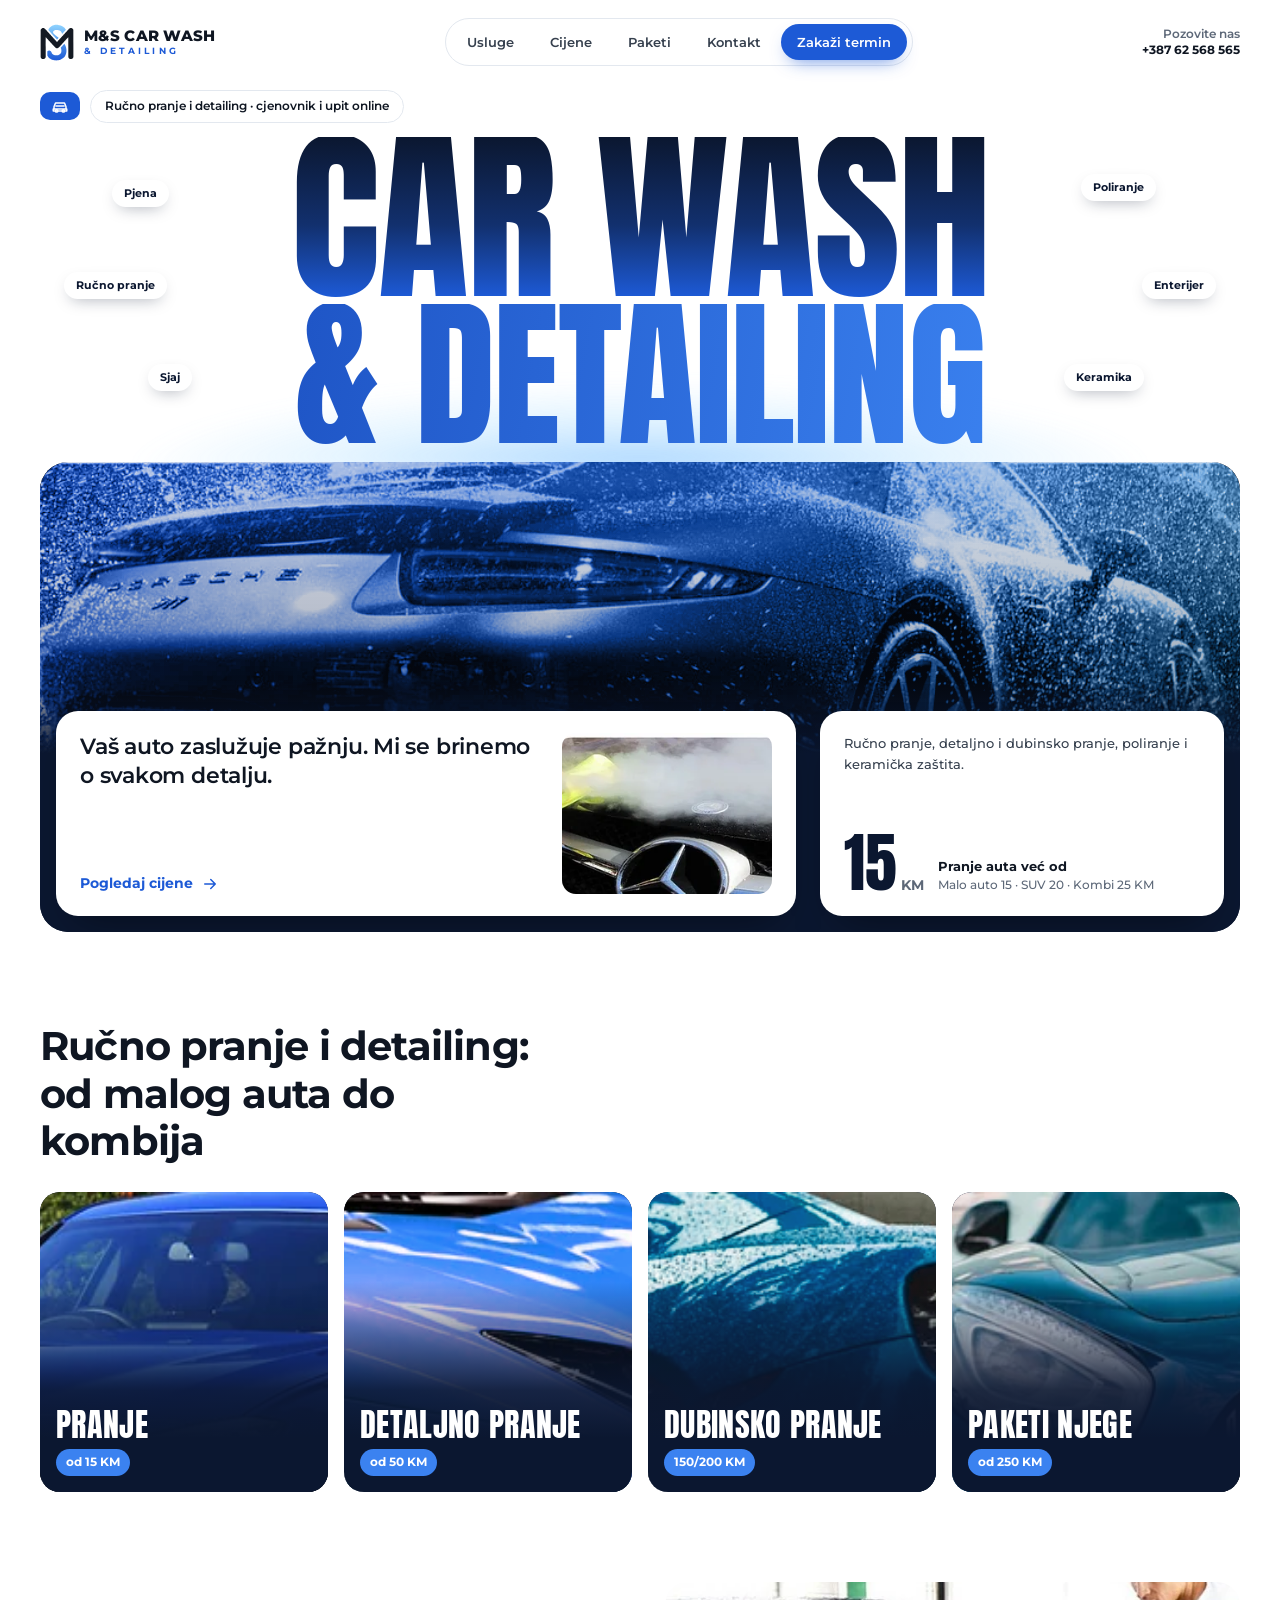
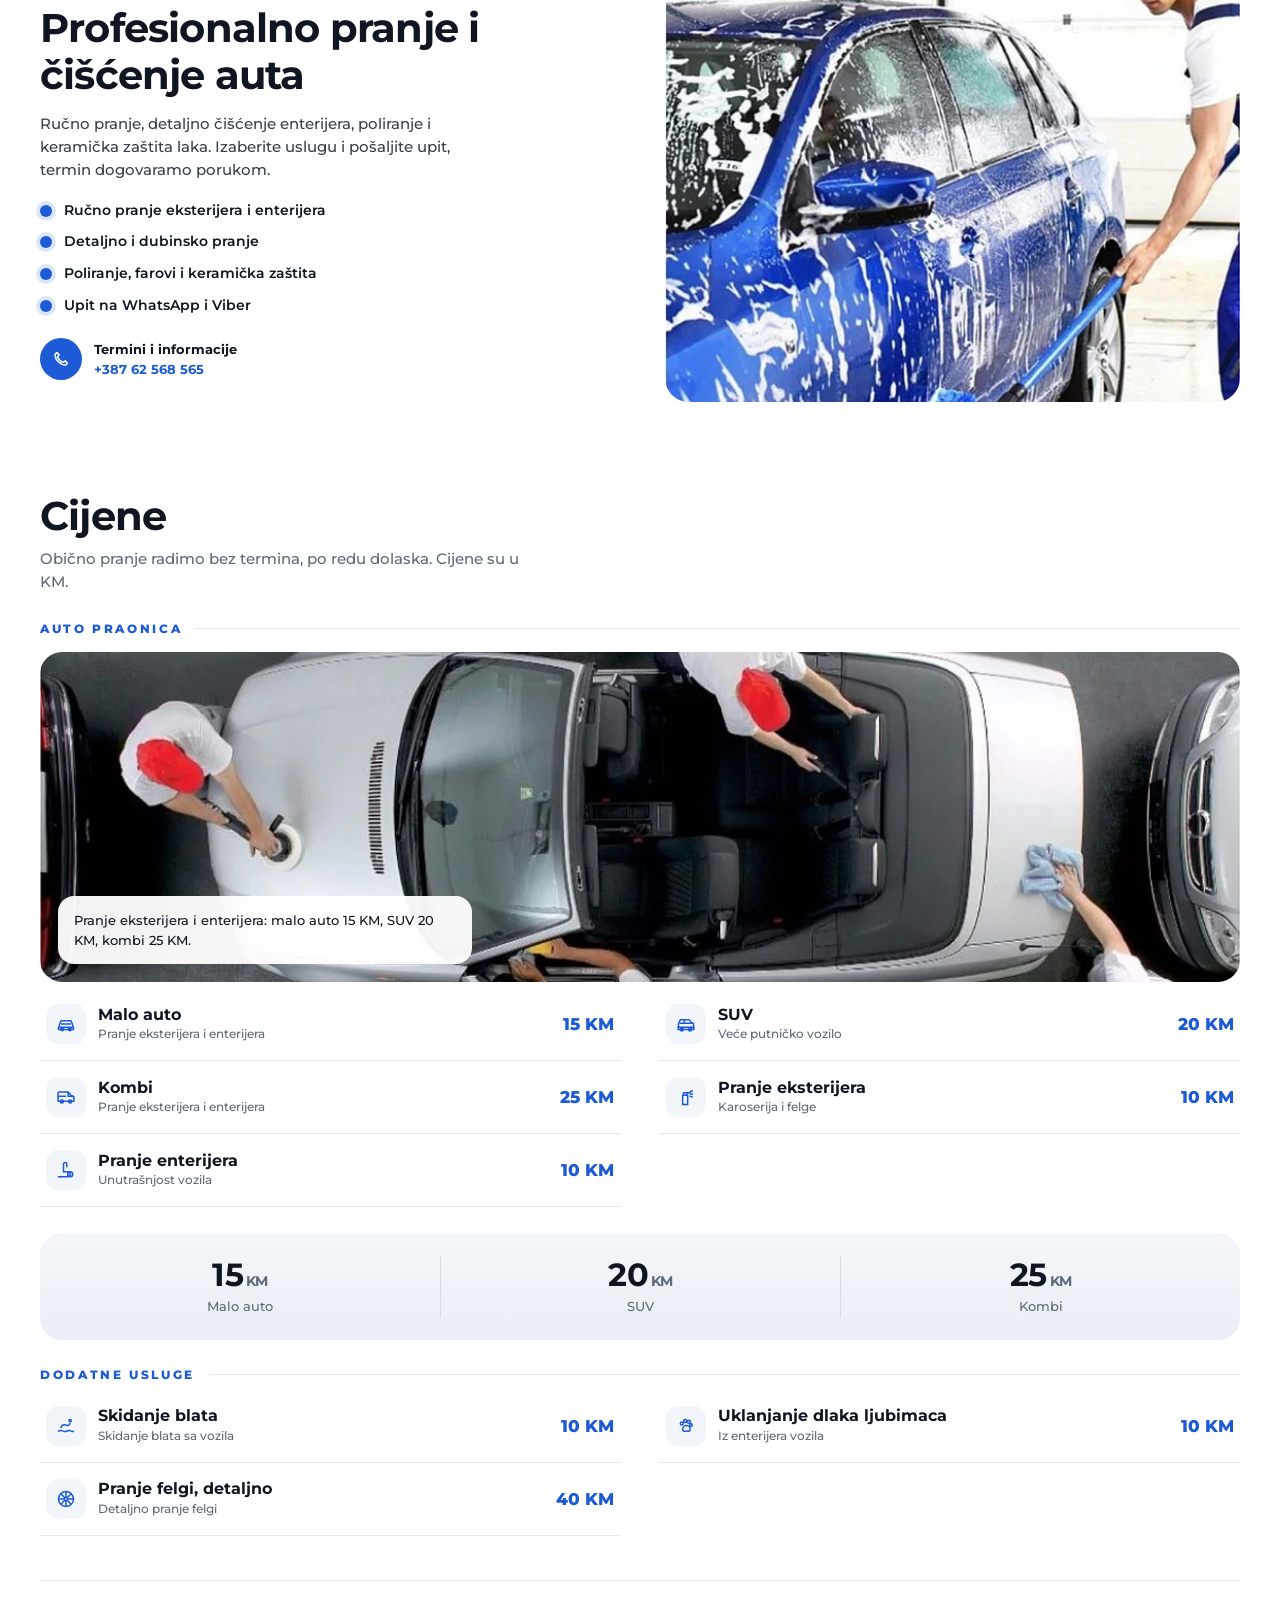
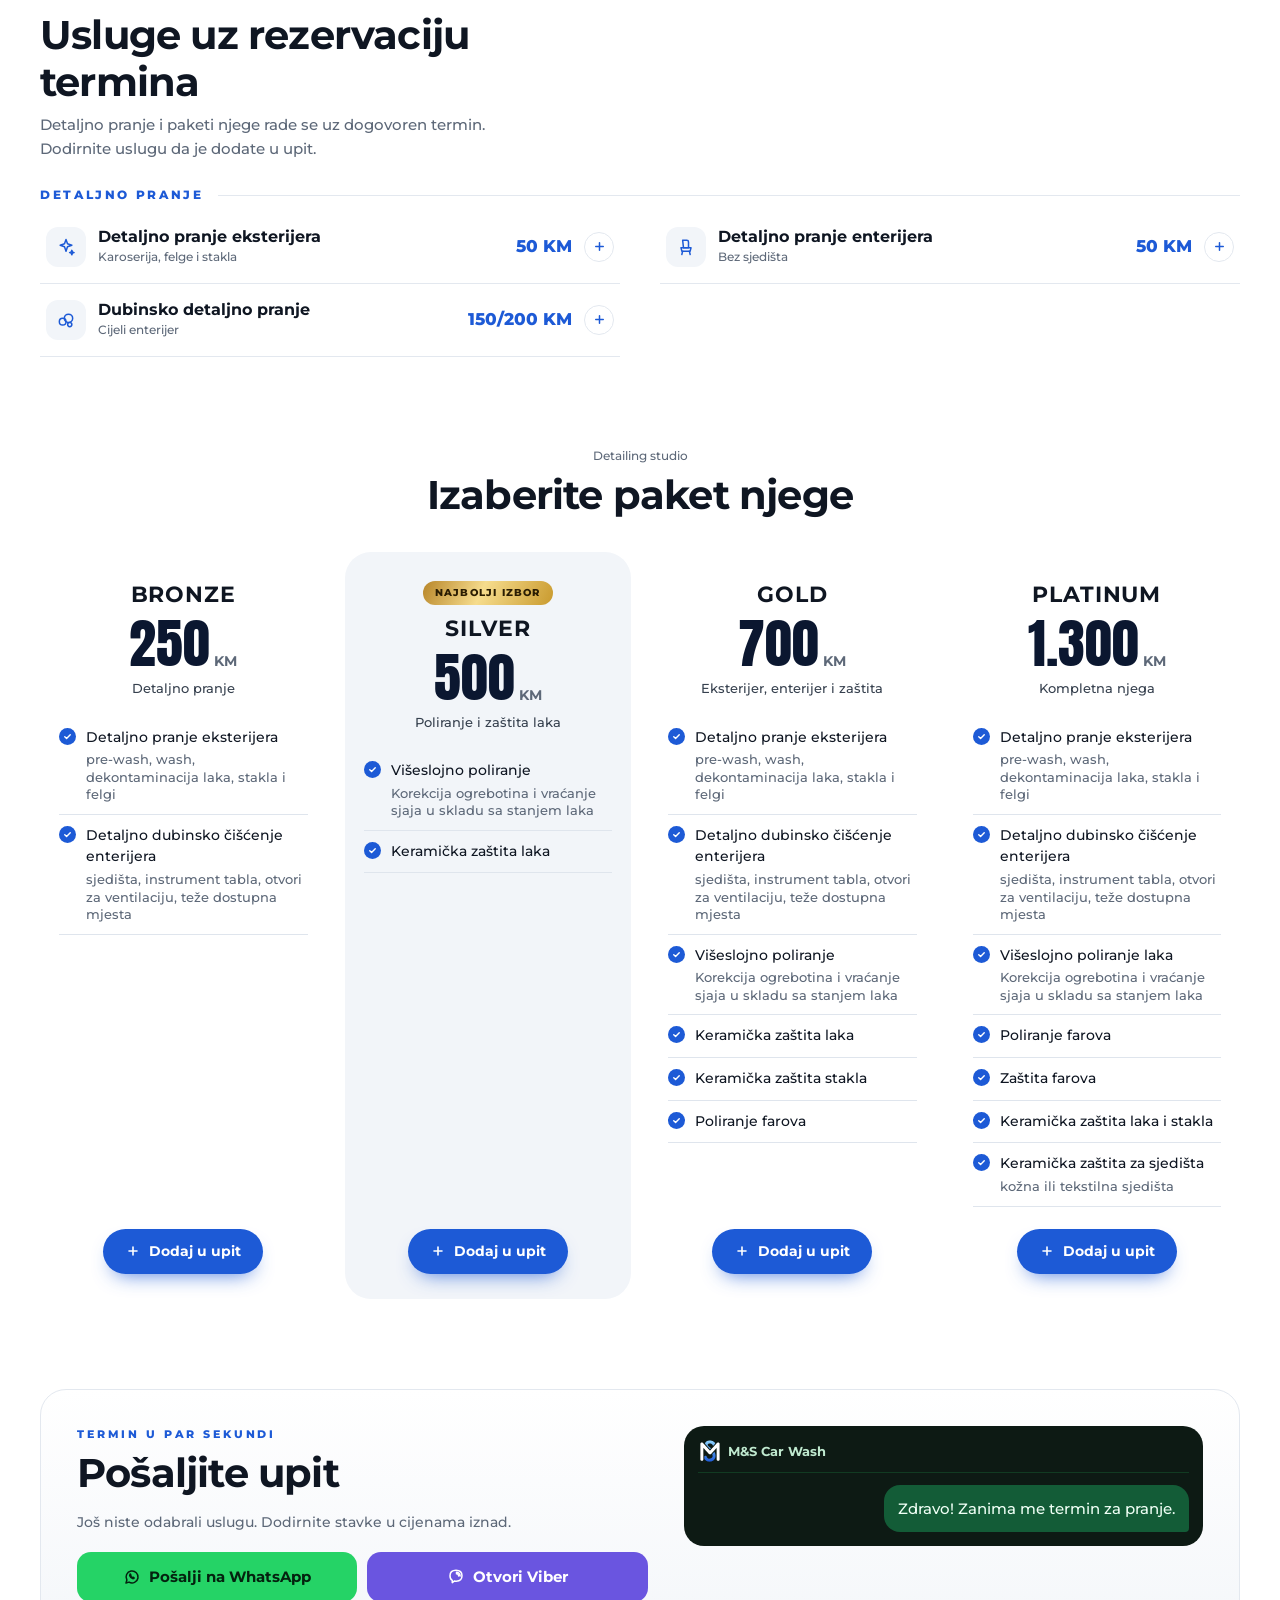
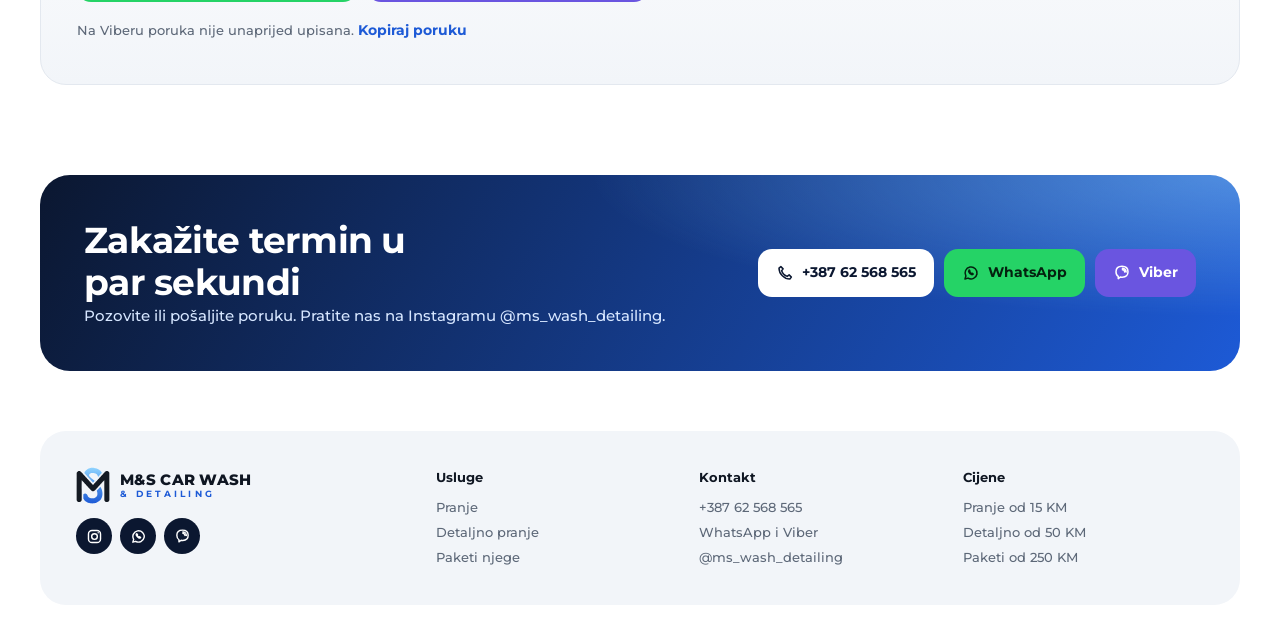
==== commit e58183b0: "Kartice usluga bez natpisa Zakaži termin" ====
--- a/index.html
+++ b/index.html
@@ -88,10 +88,10 @@
   <section class="sec rv" id="usluge" aria-labelledby="usluge-h">
     <h2 id="usluge-h">Ručno pranje i detailing: od malog auta do kombija</h2>
     <ul class="cards" role="list">
-      <li><a class="card" href="#cijene"><img src="assets/img/foto/c1.webp" alt="" loading="lazy"><span class="bn">Zakaži termin</span><span class="ct"><b>Pranje</b><span>od 15 KM</span></span></a></li>
-      <li><a class="card" href="#detaljno"><img class="hue1" src="assets/img/foto/c2.webp" alt="" loading="lazy"><span class="bn">Zakaži termin</span><span class="ct"><b>Detaljno pranje</b><span>od 50 KM</span></span></a></li>
-      <li><a class="card" href="#detaljno"><img class="hue2" src="assets/img/foto/c3.webp" alt="" loading="lazy"><span class="bn">Zakaži termin</span><span class="ct"><b>Dubinsko pranje</b><span>150/200 KM</span></span></a></li>
-      <li><a class="card" href="#paketi"><img src="assets/img/foto/c4.webp" alt="" loading="lazy"><span class="bn">Zakaži termin</span><span class="ct"><b>Paketi njege</b><span>od 250 KM</span></span></a></li>
+      <li><a class="card" href="#cijene"><img src="assets/img/foto/c1.webp" alt="" loading="lazy"><span class="ct"><b>Pranje</b><span>od 15 KM</span></span></a></li>
+      <li><a class="card" href="#detaljno"><img class="hue1" src="assets/img/foto/c2.webp" alt="" loading="lazy"><span class="ct"><b>Detaljno pranje</b><span>od 50 KM</span></span></a></li>
+      <li><a class="card" href="#detaljno"><img class="hue2" src="assets/img/foto/c3.webp" alt="" loading="lazy"><span class="ct"><b>Dubinsko pranje</b><span>150/200 KM</span></span></a></li>
+      <li><a class="card" href="#paketi"><img src="assets/img/foto/c4.webp" alt="" loading="lazy"><span class="ct"><b>Paketi njege</b><span>od 250 KM</span></span></a></li>
     </ul>
   </section>
 
